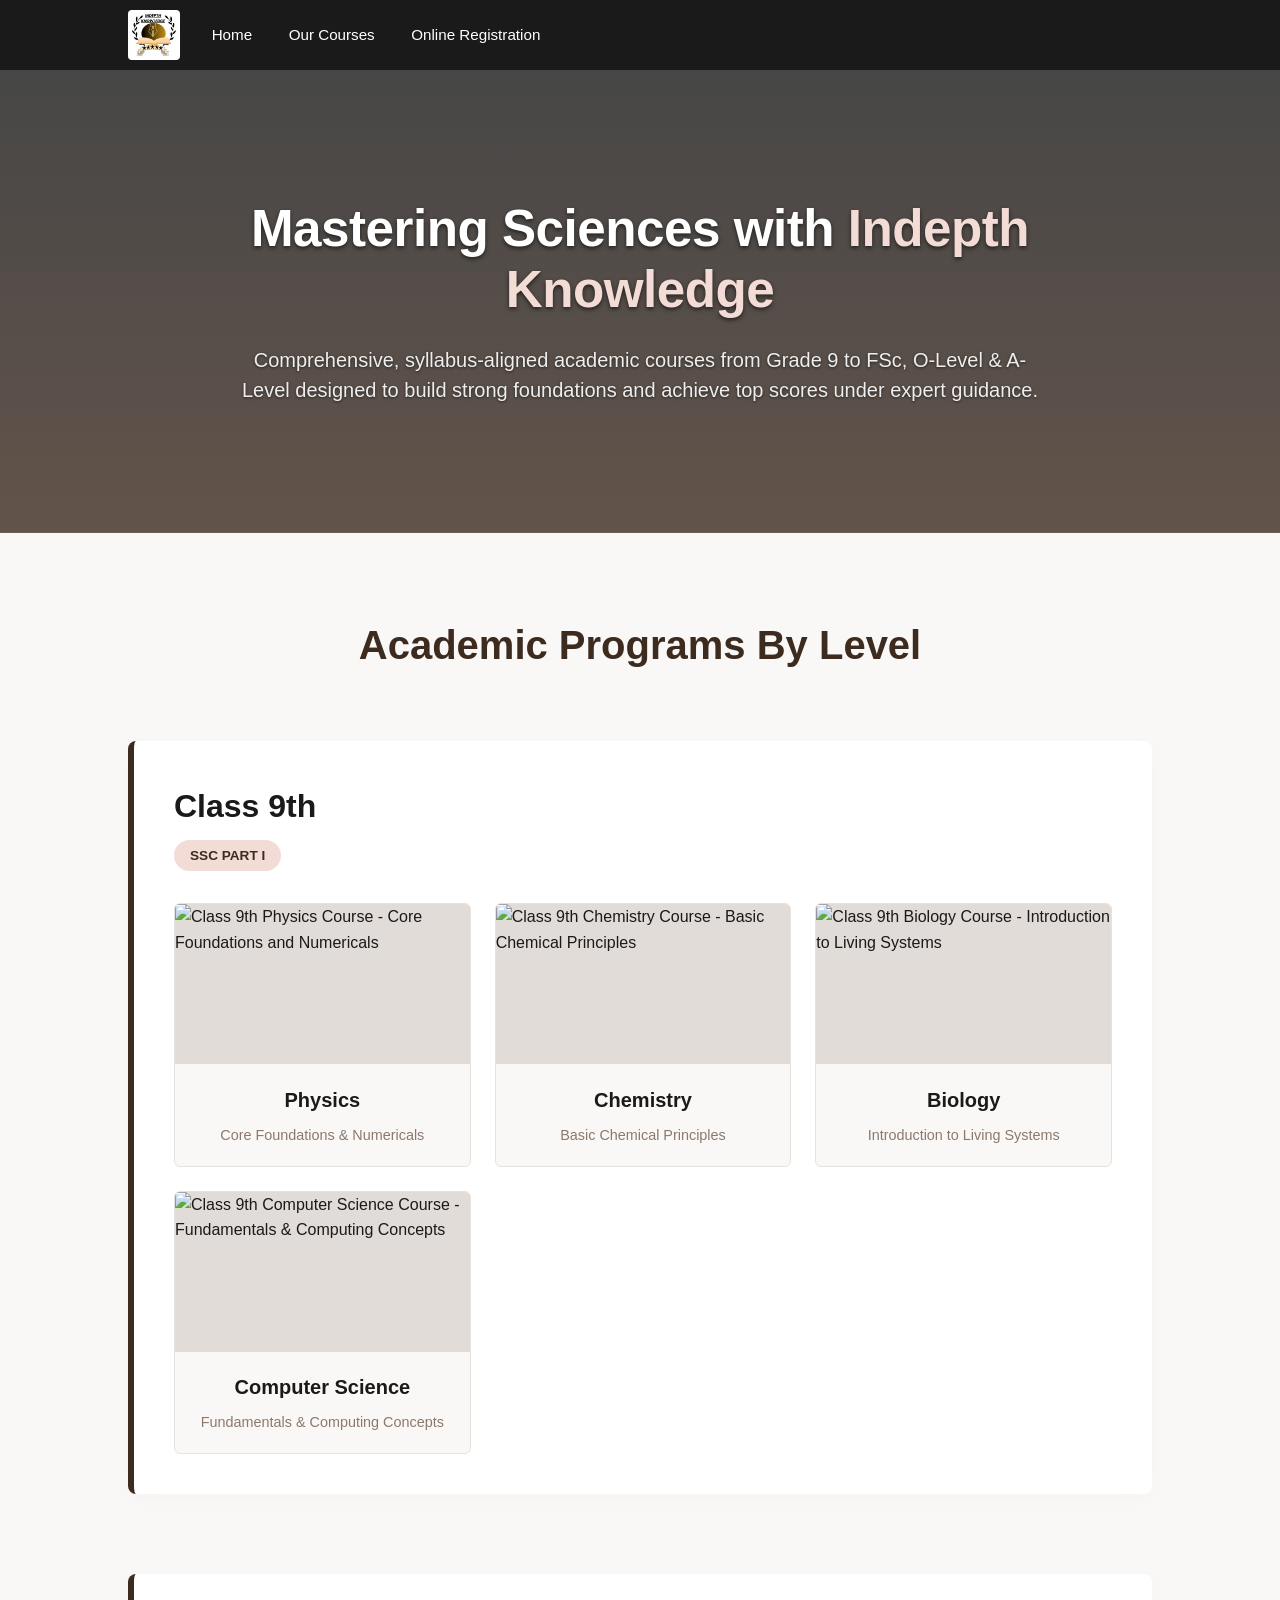
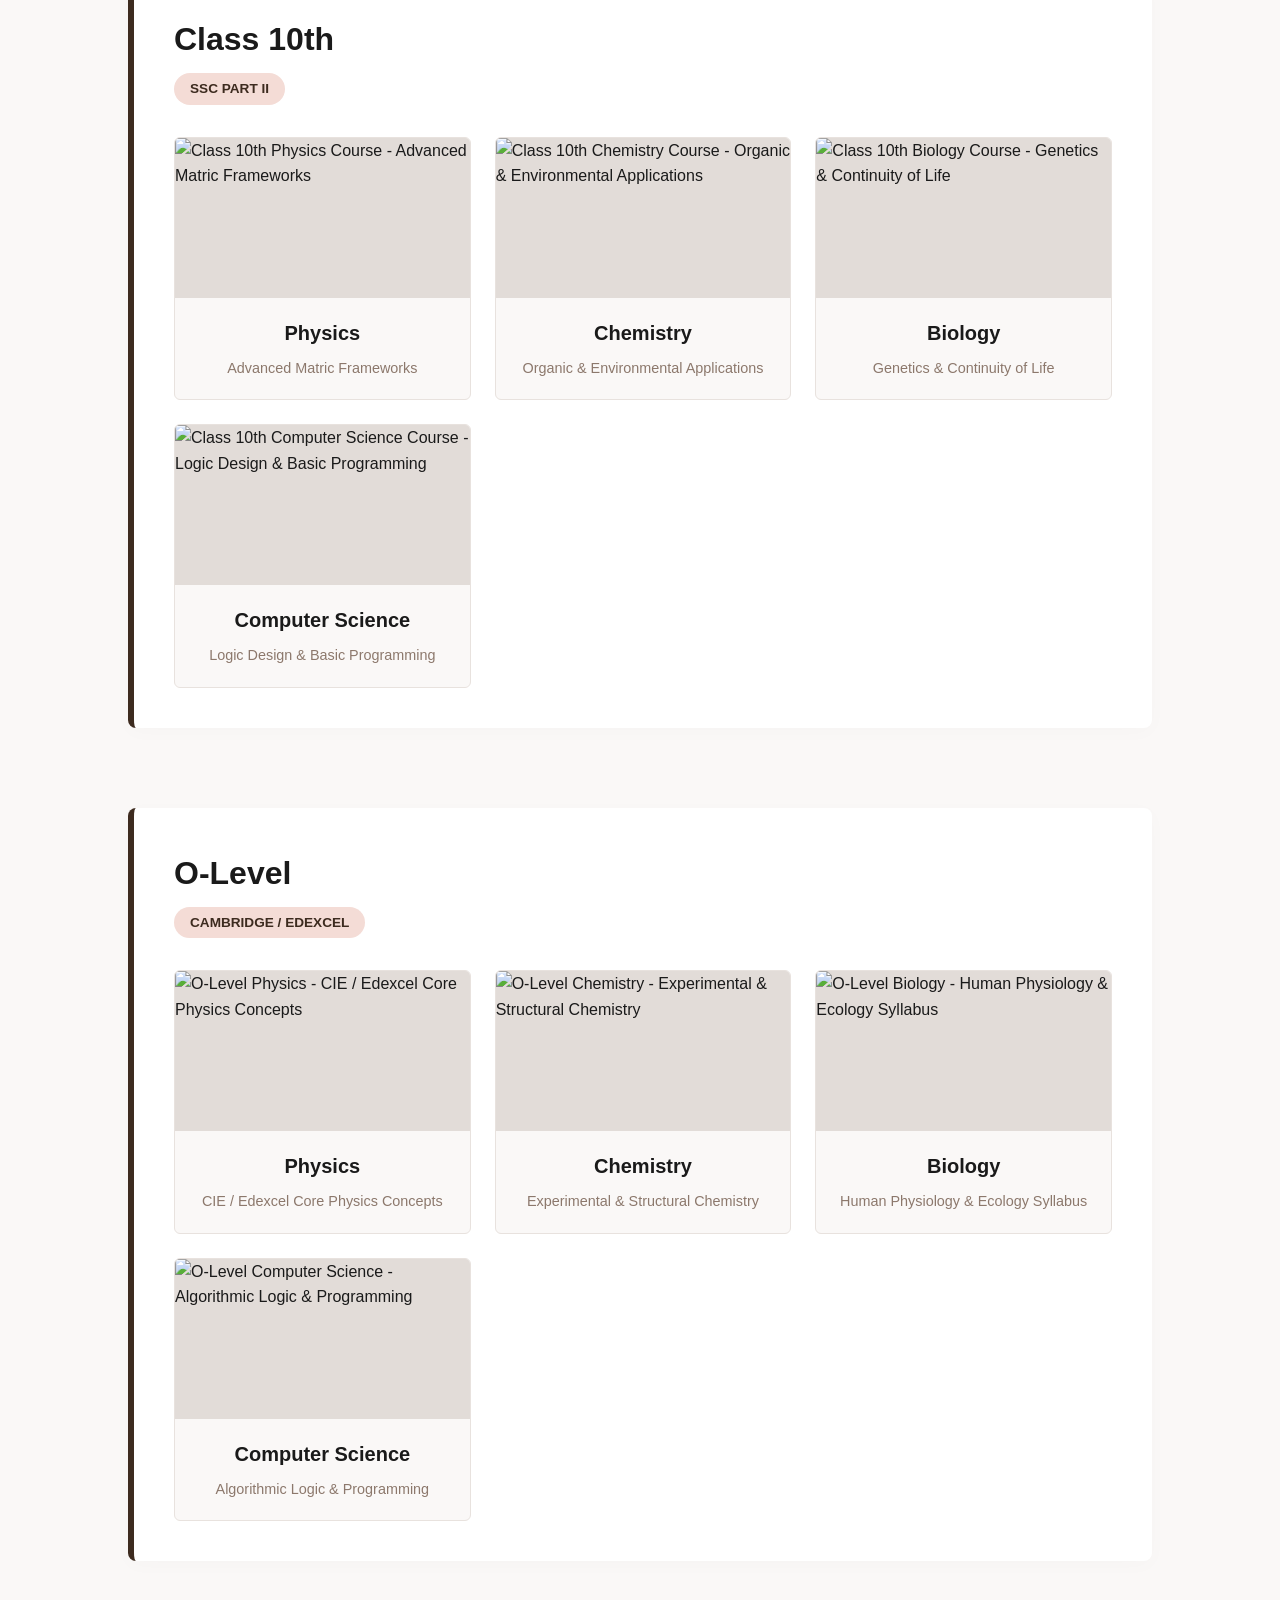
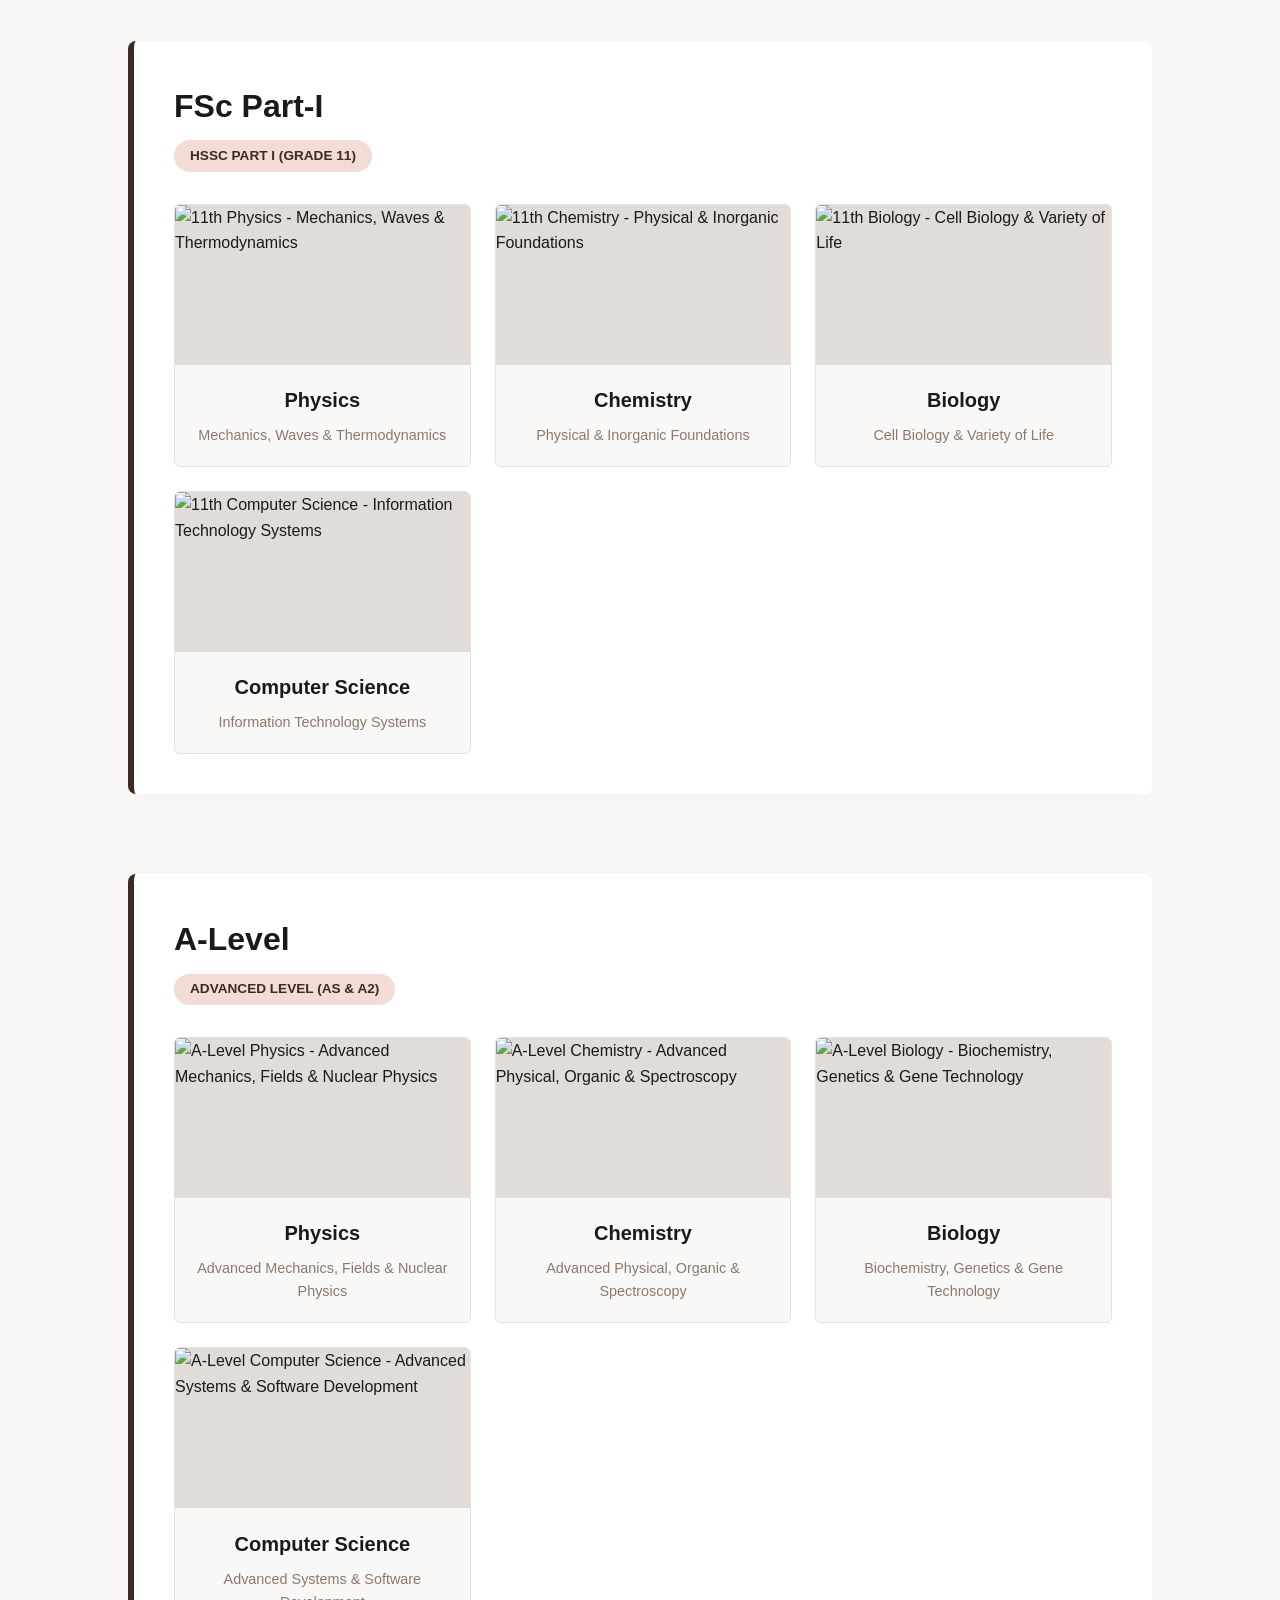
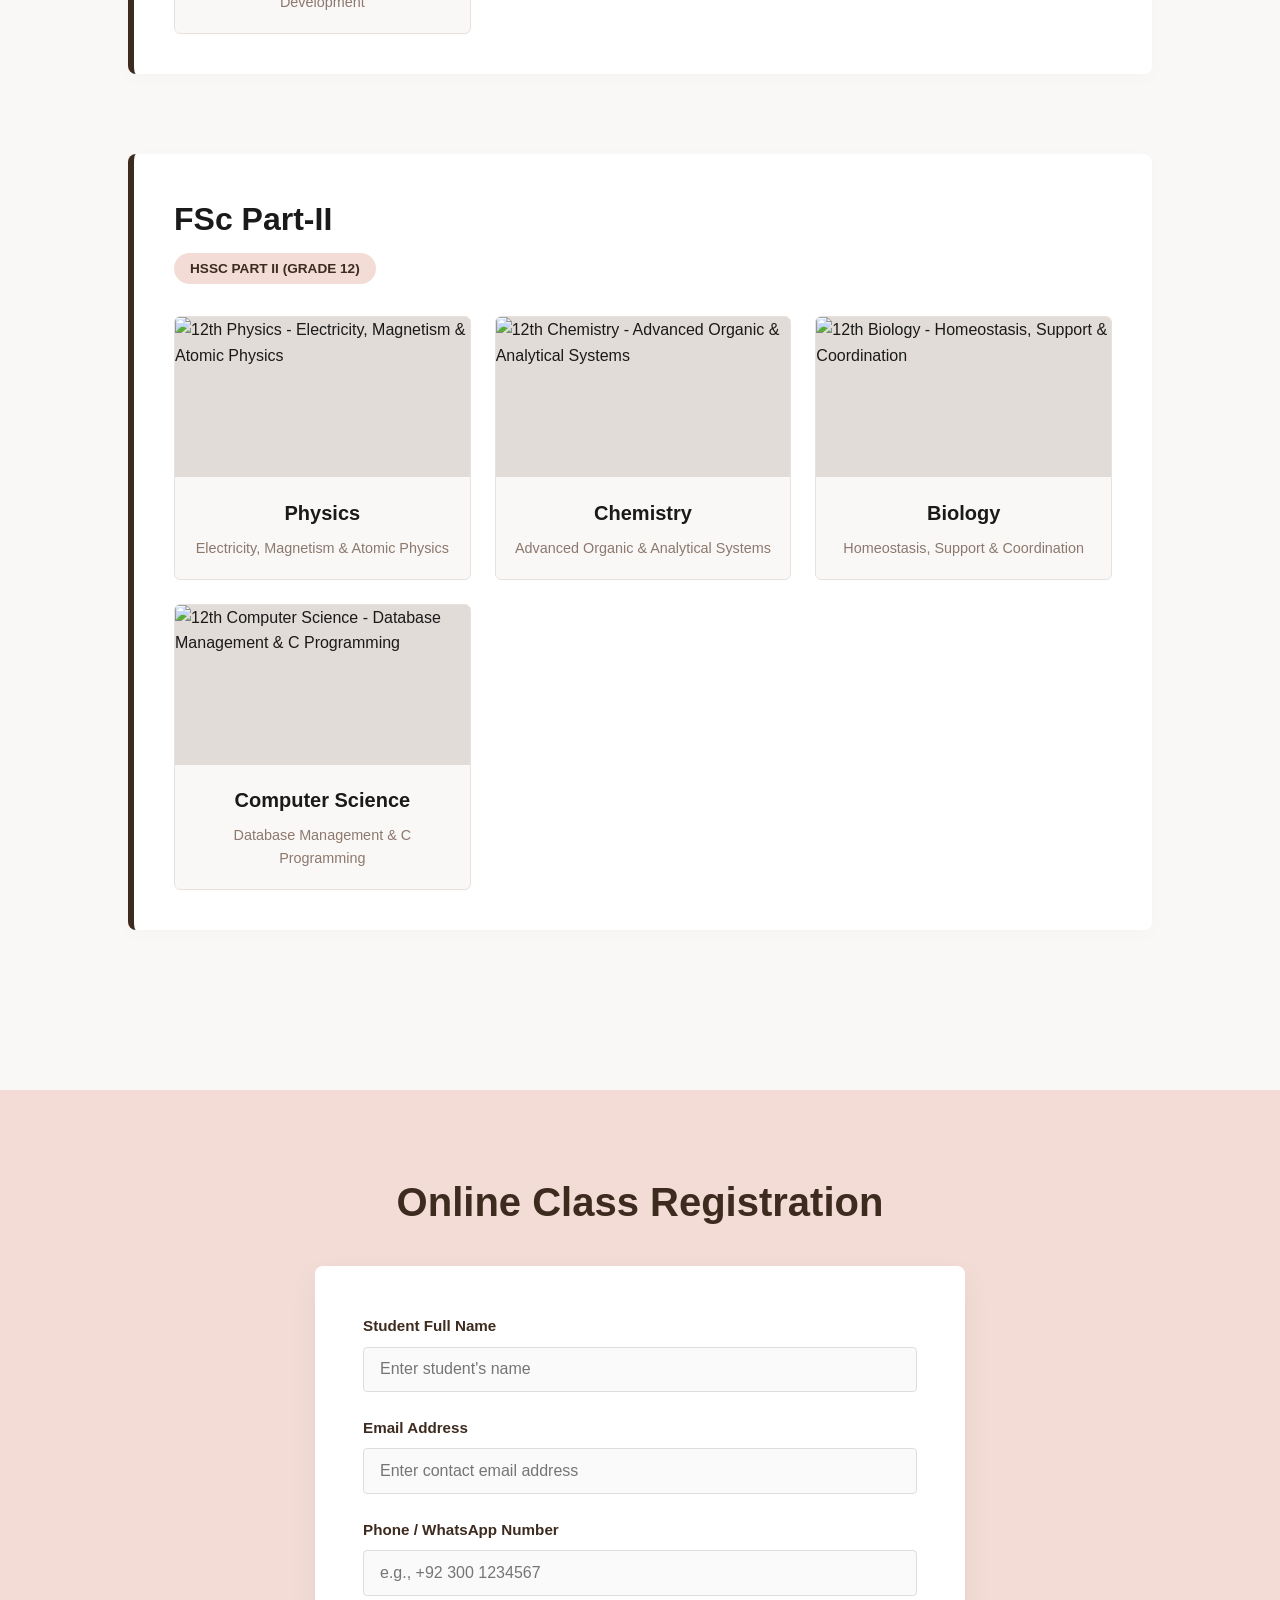
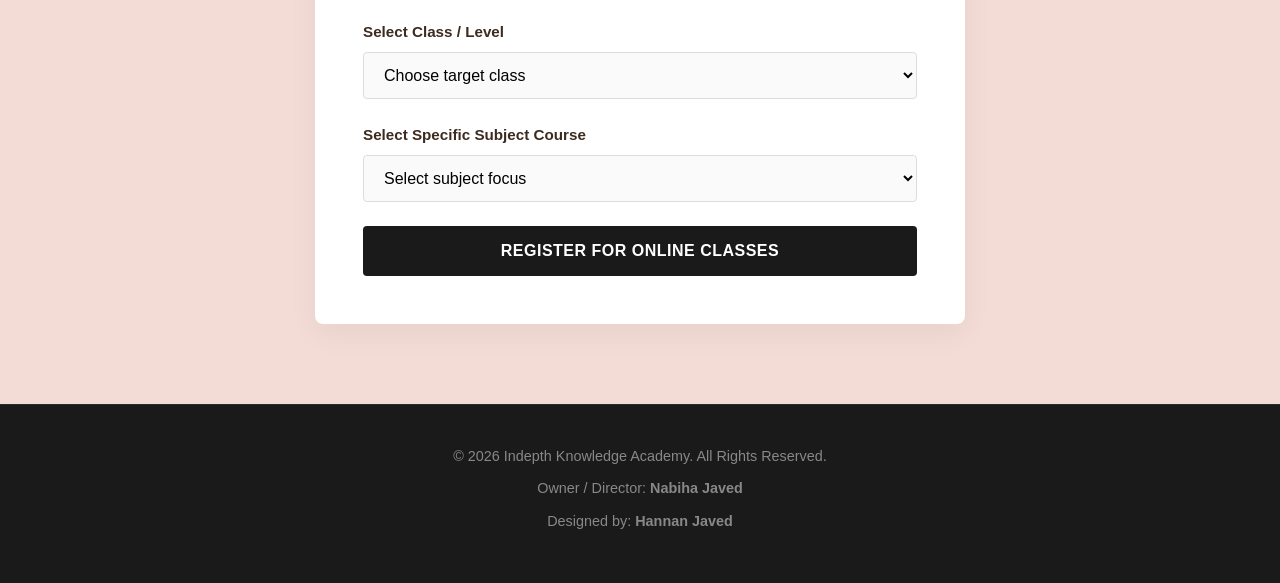
==== index.html @ d08467b9 "Update index.html" ====
<!DOCTYPE html>
<html lang="en">


    
<head>

    <meta name="google-site-verification" content="olIi0YYb6KyYKxqacEdqMsvg9S6M71KrC2X16PNwboU" />  
    <meta charset="UTF-8">
    <meta name="viewport" content="width=device-width, initial-scale=1.0">
    <meta name="robots" content="index, follow">
    <meta name="author" content="Nabiha Javed">
    
    <!-- Optimized Title & Meta Description for Google Search -->
    <title>Indepth Knowledge Academy | Matric, FSc, O & A Level Science Classes</title>
    <meta name="description" content="Master Physics, Chemistry, Biology, and Computer Science at Indepth Knowledge Academy under Director Nabiha Javed. Syllabus-aligned coaching for SSC, HSSC, O-Level, and A-Level students.">
    <meta name="keywords" content="Indepth Knowledge Academy, Class 9th Physics, Class 10th Chemistry, FSc Biology, O Level Computer Science, A Level Physics, Online Science Coaching">

    <!-- Social Media & WhatsApp Link Sharing Preview (Open Graph) -->
    <meta property="og:type" content="website">
    <meta property="og:url" content="https://indepth-knowledge-academy.vercel.app/">
    <meta property="og:title" content="Indepth Knowledge Academy | Science Coaching">
    <meta property="og:description" content="Comprehensive academic preparation for Grade 9 to FSc, O-Level & A-Level under expert guidance.">
    <meta property="og:image" content="your-backgroun.jpg">

    <link rel="canonical" href="https://indepth-knowledge-academy.vercel.app/">
        
    <!-- Browser Tab Icon (Favicon) -->
    <link class="favicon" rel="icon" type="image/png" href="your-backgroun.jpg">

    <!-- Schema Markup for Search Engine Crawlers -->
    <script type="application/ld+json">
    {
      "@context": "https://schema.org",
      "@type": "EducationalOrganization",
      "name": "Indepth Knowledge Academy",
      "url": "https://nabihajaved301-cmyk.github.io/Indepth-knowleg-Academy/",
      "founder": {
        "@type": "Person",
        "name": "Nabiha Javed"
      }
    }
    </script>

    <style>
        /* Modern Reset & Base Styles */
        * {
            margin: 0;
            padding: 0;
            box-sizing: border-box;
            font-family: 'Segoe UI', Tahoma, Geneva, Verdana, sans-serif;
        }
        :root {
            --primary-black: #1a1a1a;
            --deep-brown: #3d2b1f;
            --warm-tan: #8c786c;
            --soft-pink: #f4dcd6;
            --accent-pink: #e0b0a8;
            --pure-white: #ffffff;
            --light-bg: #faf8f7;
        }
        html {
            scroll-behavior: smooth;
        }
        body {
            background-color: var(--light-bg);
            color: var(--primary-black);
            line-height: 1.6;
        }
        /* Navigation Header */
        header {
            background-color: var(--primary-black);
            padding: 10px 10%;
            display: flex;
            justify-content: space-between;
            align-items: center;
            position: sticky;
            top: 0;
            z-index: 1000;
        }
        .logo {
            display: flex;
            align-items: center;
        }
        .logo img {
            height: 50px;
            width: auto;
            display: block;
            object-fit: contain;
            border-radius: 4px;
        }
        nav a {
            color: var(--pure-white);
            text-decoration: none;
            margin-left: 2rem;
            font-size: 0.95rem;
            font-weight: 500;
            transition: color 0.3s;
        }
        nav a:hover {
            color: var(--soft-pink);
        }
        /* Modern Hero Section */
        .hero {
            background: linear-gradient(rgba(26, 26, 26, 0.8), rgba(61, 43, 31, 0.8)), 
                        url('https://images.unsplash.com/photo-1524995997946-a1c2e315a42f?auto=format&fit=crop&w=1600&q=80');
            background-size: cover;
            background-position: center;
            color: var(--pure-white);
            padding: 8rem 10%;
            display: flex;
            flex-direction: column;
            align-items: center;
            justify-content: center;
            text-align: center;
            min-height: 450px;
        }
        .hero-content {
            max-width: 800px;
            margin: 0 auto;
        }
        .hero h1 {
            font-size: 3.2rem;
            margin-bottom: 1.5rem;
            font-weight: 600;
            letter-spacing: -0.5px;
            line-height: 1.2;
            text-shadow: 0 2px 4px rgba(0, 0, 0, 0.6);
        }
        .hero h1 span {
            color: var(--soft-pink);
        }
        .hero p {
            font-size: 1.25rem;
            color: #eeeeee;
            margin-bottom: 0;
            text-shadow: 0 1px 3px rgba(0, 0, 0, 0.6);
            line-height: 1.5;
        }
        /* Main Section Styling */
        .academic-section {
            padding: 5rem 10%;
        }
        .main-title {
            text-align: center;
            font-size: 2.5rem;
            color: var(--deep-brown);
            margin-bottom: 4rem;
        }
        /* Class Row Setup */
        .class-row {
            margin-bottom: 5rem;
            background-color: var(--pure-white);
            padding: 2.5rem;
            border-radius: 8px;
            box-shadow: 0 4px 20px rgba(0,0,0,0.02);
            border-left: 6px solid var(--deep-brown);
        }
        .class-heading {
            font-size: 2rem;
            color: var(--primary-black);
            margin-bottom: 0.5rem;
        }
        .class-badge {
            display: inline-block;
            background-color: var(--soft-pink);
            color: var(--deep-brown);
            padding: 0.3rem 1rem;
            font-size: 0.85rem;
            font-weight: 600;
            border-radius: 20px;
            margin-bottom: 2rem;
            text-transform: uppercase;
        }
        /* Subject Grid Column Framework */
        .subject-grid {
            display: grid;
            grid-template-columns: repeat(auto-fit, minmax(220px, 1fr));
            gap: 1.5rem;
        }
        /* Subject Individual Column/Card */
        .subject-column {
            background: var(--light-bg);
            border: 1px solid #e8e2de;
            border-radius: 6px;
            overflow: hidden;
            display: flex;
            flex-direction: column;
            transition: transform 0.3s, box-shadow 0.3s;
        }
        .subject-column:hover {
            transform: translateY(-5px);
            box-shadow: 0 5px 15px rgba(61, 43, 31, 0.1);
        }
        /* Image Container inside Subject Column */
        .subject-image-container {
            width: 100%;
            height: 160px;
            background-color: #e2dcd8;
            overflow: hidden;
            position: relative;
        }
        .subject-image-container img {
            width: 100%;
            height: 100%;
            object-fit: cover;
            display: block;
        }
        /* Subject Details */
        .subject-details {
            padding: 1.2rem;
            text-align: center;
            flex-grow: 1;
            display: flex;
            flex-direction: column;
            justify-content: center;
        }
        .subject-details h4 {
            font-size: 1.25rem;
            color: var(--primary-black);
            margin-bottom: 0.5rem;
        }
        .subject-details p {
            font-size: 0.9rem;
            color: var(--warm-tan);
        }
        /* Registration & Teacher Portal Forms */
        .registration-section, .teacher-section {
            background-color: var(--soft-pink);
            padding: 5rem 10%;
        }
        .teacher-section {
            background-color: #f0eae5;
            border-top: 2px dashed var(--warm-tan);
        }
        .form-container {
            max-width: 650px;
            margin: 0 auto;
            background: var(--pure-white);
            padding: 3rem;
            border-radius: 8px;
            box-shadow: 0 10px 30px rgba(0,0,0,0.05);
        }
        .form-group {
            margin-bottom: 1.5rem;
        }
        .form-group label {
            display: block;
            font-weight: 600;
            margin-bottom: 0.5rem;
            color: var(--deep-brown);
            font-size: 0.95rem;
        }
        .form-group input, 
        .form-group select {
            width: 100%;
            padding: 0.8rem 1rem;
            border: 1px solid #dddddd;
            border-radius: 4px;
            font-size: 1rem;
            background-color: #fafafa;
            transition: border-color 0.3s, background-color 0.3s;
        }
        .form-group input:focus, 
        .form-group select:focus {
            outline: none;
            border-color: var(--accent-pink);
            background-color: var(--pure-white);
        }
        .form-group input[type="file"] {
            padding: 0.6rem;
            background-color: #fff;
            cursor: pointer;
        }
        .form-group .file-help-text {
            display: block;
            font-size: 0.8rem;
            color: #777777;
            margin-top: 0.3rem;
        }
        .submit-btn {
            width: 100%;
            background-color: var(--primary-black);
            color: var(--pure-white);
            border: none;
            padding: 1rem;
            font-size: 1rem;
            font-weight: 600;
            border-radius: 4px;
            cursor: pointer;
            transition: background-color 0.3s;
            text-transform: uppercase;
            letter-spacing: 0.5px;
        }
        .submit-btn:hover {
            background-color: var(--deep-brown);
        }
        /* Notes Table Container */
        .notes-table-container {
            margin-top: 2.5rem;
            background: var(--pure-white);
            padding: 2rem;
            border-radius: 8px;
            box-shadow: 0 4px 15px rgba(0,0,0,0.05);
        }
        .notes-table-container h3 {
            color: var(--deep-brown);
            margin-bottom: 1.5rem;
            font-size: 1.4rem;
            border-bottom: 2px solid var(--soft-pink);
            padding-bottom: 0.5rem;
        }
        .table-responsive {
            width: 100%;
            overflow-x: auto;
            -webkit-overflow-scrolling: touch;
        }
        .notes-table {
            width: 100%;
            border-collapse: collapse;
            text-align: left;
            min-width: 500px;
        }
        .notes-table th, .notes-table td {
            padding: 1rem;
            border-bottom: 1px solid #eeeeee;
        }
        .notes-table th {
            background-color: var(--primary-black);
            color: var(--pure-white);
            font-size: 0.9rem;
            text-transform: uppercase;
        }
        .notes-table tr:hover {
            background-color: #fafafa;
        }
        .download-btn {
            background-color: var(--accent-pink);
            color: var(--deep-brown);
            padding: 0.4rem 0.8rem;
            border-radius: 4px;
            text-decoration: none;
            font-weight: bold;
            font-size: 0.85rem;
            transition: background-color 0.2s;
            display: inline-block;
        }
        .download-btn:hover {
            background-color: var(--warm-tan);
            color: var(--pure-white);
        }
        /* Footer */
        footer {
            background-color: var(--primary-black);
            color: #888888;
            padding: 2.5rem 10%;
            text-align: center;
            font-size: 0.9rem;
            border-top: 1px solid #2a2a2a;
        }
        footer p {
            margin-bottom: 0.6rem;
        }
        footer .credits-container {
            margin-top: 1rem;
            padding-top: 1rem;
            border-top: 1px solid #252525;
            display: flex;
            flex-direction: column;
            align-items: center;
            gap: 0.5rem;
        }
        footer .credit-tag {
            font-size: 0.85rem;
            letter-spacing: 1px;
            text-transform: uppercase;
            color: #aaaaaa;
        }
        footer .credit-tag span {
            color: var(--accent-pink);
            font-weight: 600;
        }
        /* Responsive CSS */
        @media (max-width: 992px) {
            .hero {
                padding: 6rem 5%;
                min-height: 400px;
            }
            .hero h1 {
                font-size: 2.5rem;
            }
        }
        @media (max-width: 768px) {
            header {
                flex-direction: column;
                gap: 1rem;
                padding: 15px 5%;
            }
            nav {
                display: flex;
                flex-wrap: wrap;
                justify-content: center;
                gap: 1rem;
            }
            nav a {
                margin: 0;
            }
            .hero h1 {
                font-size: 2.2rem;
            }
            .class-row {
                padding: 1.5rem;
            }
            .form-container {
                padding: 2rem 1.5rem;
            }
            .notes-table th, .notes-table td {
                padding: 0.8rem 0.5rem;
                font-size: 0.85rem;
            }
        }
    </style>

</head>

<body>
    <script src="form.js"></script>
    <!-- Header Navigation -->
    <header>
        <div class="logo">
            <!-- Online logo placeholder that works out of the box -->
            <img src="your-backgroun.jpg"
        </div>
        <nav>
            <a href="#home">Home</a>
            <a href="#courses">Our Courses</a>
            <!-- <a href="#portal">Upload Notes</a> -->
            <a href="#register">Online Registration</a>
        </nav>
    </header>

    <main id="home">

    <!-- Clean Education-themed Hero Section -->
    <section class="hero" id="home">
        <div class="hero-content">
            <h1>Mastering Sciences with <span>Indepth Knowledge</span></h1>
            <p>Comprehensive, syllabus-aligned academic courses from Grade 9 to FSc, O-Level & A-Level designed to build strong foundations and achieve top scores under expert guidance.</p>
        </div>
    </section>

    <!-- All Academic Levels Section -->
    <section class="academic-section" id="courses">
        <h2 class="main-title">Academic Programs By Level</h2>

        <!-- ================= CLASS 9TH ROW ================= -->
        <div class="class-row">
            <h3 class="class-heading">Class 9th</h3>
            <span class="class-badge">SSC Part I</span>
            <div class="subject-grid">
                <div class="subject-column">
                    <div class="subject-image-container">
                        <img src="https://images.unsplash.com/photo-1507668077129-56e32842fceb?auto=format&fit=crop&w=400&q=80" 
                        alt="Class 9th Physics Course - Core Foundations and Numericals" loading="lazy">
                    </div>
                    <div class="subject-details">
                        <h4>Physics</h4>
                        <p>Core Foundations & Numericals</p>
                    </div>
                </div>

                <div class="subject-column">
                    <div class="subject-image-container">
                        <img src="https://images.unsplash.com/photo-1617155093730-a8bf47be792d?auto=format&fit=crop&w=400&q=80" 
                        alt="Class 9th Chemistry Course - Basic Chemical Principles" loading="lazy">
                    </div>
                    <div class="subject-details">
                        <h4>Chemistry</h4>
                        <p>Basic Chemical Principles</p>
                    </div>
                </div>

                <div class="subject-column">
                    <div class="subject-image-container">
                        <img src="https://images.unsplash.com/photo-1447752875215-b2761acb3c5d?auto=format&fit=crop&w=400&q=80" alt="Class 9th Biology Course - Introduction to Living Systems" loading="lazy">
                    </div>
                    <div class="subject-details">
                        <h4>Biology</h4>
                        <p>Introduction to Living Systems</p>
                    </div>
                </div>

                <div class="subject-column">
                    <div class="subject-image-container">
                        <img src="https://images.unsplash.com/photo-1517694712202-14dd9538aa97?auto=format&fit=crop&w=400&q=80"
                         alt="Class 9th Computer Science Course - Fundamentals & Computing Concepts" loading="lazy">
                    </div>
                    <div class="subject-details">
                        <h4>Computer Science</h4>
                        <p>Fundamentals & Computing Concepts</p>
                    </div>
                </div>
            </div>
        </div>

        <!-- ================= CLASS 10TH ROW ================= -->
        <div class="class-row">
            <h3 class="class-heading">Class 10th</h3>
            <span class="class-badge">SSC Part II</span>
            <div class="subject-grid">
                <div class="subject-column">
                    <div class="subject-image-container">
                        <img src="https://images.unsplash.com/photo-1614064641938-3bbee52942c7?auto=format&fit=crop&w=400&q=80" 
                        alt="Class 10th Physics Course - Advanced Matric Frameworks" loading="lazy">
                    </div>
                    <div class="subject-details">
                        <h4>Physics</h4>
                        <p>Advanced Matric Frameworks</p>
                    </div>
                </div>

                <div class="subject-column">
                    <div class="subject-image-container">
                        <img src="https://images.unsplash.com/photo-1603126857599-f6e157fa2fe6?auto=format&fit=crop&w=400&q=80" 
                        alt="Class 10th Chemistry Course - Organic & Environmental Applications" loading="lazy">
                    </div>
                    <div class="subject-details">
                        <h4>Chemistry</h4>
                        <p>Organic & Environmental Applications</p>
                    </div>
                </div>

                <div class="subject-column">
                    <div class="subject-image-container">
                        <img src="https://images.unsplash.com/photo-1516321318423-f06f85e504b3?auto=format&fit=crop&w=400&q=80" 
                        alt="Class 10th Biology Course - Genetics & Continuity of Life" loading="lazy">
                    </div>
                    <div class="subject-details">
                        <h4>Biology</h4>
                        <p>Genetics & Continuity of Life</p>
                    </div>
                </div>

                <div class="subject-column">
                    <div class="subject-image-container">
                        <img src="https://images.unsplash.com/photo-1555066931-4365d14bab8c?auto=format&fit=crop&w=400&q=80" 
                        alt="Class 10th Computer Science Course - Logic Design & Basic Programming" loading="lazy">
                    </div>
                    <div class="subject-details">
                        <h4>Computer Science</h4>
                        <p>Logic Design & Basic Programming</p>
                    </div>
                </div>
            </div>
        </div>

        <!-- ================= O LEVEL ROW ================= -->
        <div class="class-row">
            <h3 class="class-heading">O-Level</h3>
            <span class="class-badge">Cambridge / Edexcel</span>
            <div class="subject-grid">
                <div class="subject-column">
                    <div class="subject-image-container">
                        <img src="https://images.unsplash.com/photo-1451187580459-43490279c0fa?auto=format&fit=crop&w=400&q=80" 
                        alt="O-Level Physics - CIE / Edexcel Core Physics Concepts" loading="lazy">
                    </div>
                    <div class="subject-details">
                        <h4>Physics</h4>
                        <p>CIE / Edexcel Core Physics Concepts</p>
                    </div>
                </div>

                <div class="subject-column">
                    <div class="subject-image-container">
                        <img src="https://images.unsplash.com/photo-1461360370896-922624d12aa1?auto=format&fit=crop&w=400&q=80" 
                        alt="O-Level Chemistry - Experimental & Structural Chemistry" loading="lazy">
                    </div>
                    <div class="subject-details">
                        <h4>Chemistry</h4>
                        <p>Experimental & Structural Chemistry</p>
                    </div>
                </div>

                <div class="subject-column">
                    <div class="subject-image-container">
                        <img src="https://images.unsplash.com/photo-1559827291-72ee739d0d9a?auto=format&fit=crop&w=400&q=80" 
                        alt="O-Level Biology - Human Physiology & Ecology Syllabus" loading="lazy">
                    </div>
                    <div class="subject-details">
                        <h4>Biology</h4>
                        <p>Human Physiology & Ecology Syllabus</p>
                    </div>
                </div>

                <div class="subject-column">
                    <div class="subject-image-container">
                        <img src="https://images.unsplash.com/photo-1542831371-29b0f74f9713?auto=format&fit=crop&w=400&q=80" 
                        alt="O-Level Computer Science - Algorithmic Logic & Programming" loading="lazy">
                    </div>
                    <div class="subject-details">
                        <h4>Computer Science</h4>
                        <p>Algorithmic Logic & Programming</p>
                    </div>
                </div>
            </div>
        </div>

        <!-- ================= FSC PART 1 (11th) ROW ================= -->
        <div class="class-row">
            <h3 class="class-heading">FSc Part-I</h3>
            <span class="class-badge">HSSC Part I (Grade 11)</span>
            <div class="subject-grid">
                <div class="subject-column">
                    <div class="subject-image-container">
                        <img src="https://images.unsplash.com/photo-1635070041078-e363dbe005cb?auto=format&fit=crop&w=400&q=80" 
                        alt="11th Physics - Mechanics, Waves & Thermodynamics" loading="lazy">
                    </div>
                    <div class="subject-details">
                        <h4>Physics</h4>
                        <p>Mechanics, Waves & Thermodynamics</p>
                    </div>
                </div>

                <div class="subject-column">
                    <div class="subject-image-container">
                        <img src="https://images.unsplash.com/photo-1603126857599-f6e157fa2fe6?auto=format&fit=crop&w=400&q=80" 
                        alt="11th Chemistry - Physical & Inorganic Foundations" loading="lazy">
                    </div>
                    <div class="subject-details">
                        <h4>Chemistry</h4>
                        <p>Physical & Inorganic Foundations</p>
                    </div>
                </div>

                <div class="subject-column">
                    <div class="subject-image-container">
                        <img src="https://images.unsplash.com/photo-1447752875215-b2761acb3c5d?auto=format&fit=crop&w=400&q=80" 
                        alt="11th Biology - Cell Biology & Variety of Life" loading="lazy">
                    </div>
                    <div class="subject-details">
                        <h4>Biology</h4>
                        <p>Cell Biology & Variety of Life</p>
                    </div>
                </div>

                <div class="subject-column">
                    <div class="subject-image-container">
                        <img src="https://images.unsplash.com/photo-1600132806370-bf17e65e942f?auto=format&fit=crop&w=400&q=80" 
                        alt="11th Computer Science - Information Technology Systems" loading="lazy">

                    </div>
                    <div class="subject-details">
                        <h4>Computer Science</h4>
                        <p>Information Technology Systems</p>
                    </div>
                </div>
            </div>
        </div>

        <!-- ================= A LEVEL ROW ================= -->
        <div class="class-row">
            <h3 class="class-heading">A-Level</h3>
            <span class="class-badge">Advanced Level (AS & A2)</span>
            <div class="subject-grid">
                <div class="subject-column">
                    <div class="subject-image-container">
                        <img src="https://images.unsplash.com/photo-1607988795691-3d0147b43231?auto=format&fit=crop&w=400&q=80" 
                        alt="A-Level Physics - Advanced Mechanics, Fields & Nuclear Physics" loading="lazy">
                    </div>
                    <div class="subject-details">
                        <h4>Physics</h4>
                        <p>Advanced Mechanics, Fields & Nuclear Physics</p>
                    </div>
                </div>

                <div class="subject-column">
                    <div class="subject-image-container">
                        <img src="https://images.unsplash.com/photo-1544383835-bda2bc66a55d?auto=format&fit=crop&w=400&q=80" 
                        alt="A-Level Chemistry - Advanced Physical, Organic & Spectroscopy" loading="lazy">
                    </div>
                    <div class="subject-details">
                        <h4>Chemistry</h4>
                        <p>Advanced Physical, Organic & Spectroscopy</p>
                    </div>
                </div>

                <div class="subject-column">
                    <div class="subject-image-container">
                        <img src="https://images.unsplash.com/photo-1576086213369-97a306d36557?auto=format&fit=crop&w=400&q=80" 
                        alt="A-Level Biology - Biochemistry, Genetics & Gene Technology" loading="lazy">
                    </div>
                    <div class="subject-details">
                        <h4>Biology</h4>
                        <p>Biochemistry, Genetics & Gene Technology</p>
                    </div>
                </div>

                <div class="subject-column">
                    <div class="subject-image-container">
                        <img src="https://images.unsplash.com/photo-1526374965328-7f61d4dc18c5?auto=format&fit=crop&w=400&q=80" 
                        alt="A-Level Computer Science - Advanced Systems & Software Development" loading="lazy">
                    </div>
                    <div class="subject-details">
                        <h4>Computer Science</h4>
                        <p>Advanced Systems & Software Development</p>
                    </div>
                </div>
            </div>
        </div>

        <!-- ================= FSC PART 2 (12th) ROW ================= -->
        <div class="class-row">
            <h3 class="class-heading">FSc Part-II</h3>
            <span class="class-badge">HSSC Part II (Grade 12)</span>
            <div class="subject-grid">
                <div class="subject-column">
                    <div class="subject-image-container">
                        <img src="https://images.unsplash.com/photo-1506784983877-45594efa4cbe?auto=format&fit=crop&w=400&q=80" 
                        alt="12th Physics - Electricity, Magnetism & Atomic Physics" loading="lazy">
                    </div>
                    <div class="subject-details">
                        <h4>Physics</h4>
                        <p>Electricity, Magnetism & Atomic Physics</p>
                    </div>
                </div>

                <div class="subject-column">
                    <div class="subject-image-container">
                        <img src="https://images.unsplash.com/photo-1617155093730-a8bf47be792d?auto=format&fit=crop&w=400&q=80" 
                        alt="12th Chemistry - Advanced Organic & Analytical Systems" loading="lazy">
                    </div>
                    <div class="subject-details">
                        <h4>Chemistry</h4>
                        <p>Advanced Organic & Analytical Systems</p>
                    </div>
                </div>

                <div class="subject-column">
                    <div class="subject-image-container">
                        <img src="https://images.unsplash.com/photo-1501854140801-50d01698950b?auto=format&fit=crop&w=400&q=80" 
                        alt="12th Biology - Homeostasis, Support & Coordination" loading="lazy">
                    </div>
                    <div class="subject-details">
                        <h4>Biology</h4>
                        <p>Homeostasis, Support & Coordination</p>
                    </div>
                </div>

                <div class="subject-column">
                    <div class="subject-image-container">
                        <img src="https://images.unsplash.com/photo-1531297484001-80022131f5a1?auto=format&fit=crop&w=400&q=80" 
                        alt="12th Computer Science - Database Management & C Programming" loading="lazy">
                    </div>
                    <div class="subject-details">
                        <h4>Computer Science</h4>
                        <p>Database Management & C Programming</p>
                    </div>
                </div>
            </div>
        </div>
    </section>

    <!-- ================= TEACHER / ADMIN PORTAL SECTION ================= -->
    <!-- <section class="teacher-section" id="portal">
        <h2 class="main-title" style="margin-bottom: 2rem;">Teacher Portal — Upload Study Notes</h2>
        <div class="form-container">
            <form id="uploadNotesForm" onsubmit="addUploadedNote(event)">
                <div class="form-group">
                    <label for="notes-title">Notes Topic / Chapter Name</label>
                    <input type="text" id="notes-title" placeholder="e.g., Plasma Membrane structure, Cell Transport" required>
                </div>

                <div class="form-group">
                    <label for="notes-grade">Target Class / Level</label>
                    <select id="notes-grade" required>
                        <option value="" disabled selected>Select Level</option>
                        <option value="Class 9th">Class 9th (SSC-I)</option>
                        <option value="Class 10th">Class 10th (SSC-II)</option>
                        <option value="O-Level">O-Level (CIE / Edexcel)</option>
                        <option value="FSc Part-I">FSc Part-I (Grade 11)</option>
                        <option value="A-Level">A-Level (AS & A2)</option>
                        <option value="FSc Part-II">FSc Part-II (Grade 12)</option>
                    </select>
                </div>

                <div class="form-group">
                    <label for="notes-subject">Subject</label>
                    <select id="notes-subject" required>
                        <option value="" disabled selected>Select Subject</option>
                        <option value="Physics">Physics</option>
                        <option value="Chemistry">Chemistry</option>
                        <option value="Biology">Biology</option>
                        <option value="Computer Science">Computer Science</option>
                    </select>
                </div>

                <div class="form-group">
                    <label for="teacher-file">Choose Notes File</label>
                    <input type="file" id="teacher-file" accept=".pdf,.doc,.docx,.jpg,.jpeg,.png" required>
                    <span class="file-help-text">Upload .docx, .pdf, or image file notes.</span>
                </div>

                <button type="submit" class="submit-btn">Publish Notes on Website</button>
            </form>

            <div class="notes-table-container">
                <h3>Download Study Resources</h3>
                <div class="table-responsive">
                    <table class="notes-table">
                        <thead>
                            <tr>
                                <th>Class</th>
                                <th>Subject</th>
                                <th>Topic</th>
                                <th>Action</th>
                            </tr>
                        </thead>
                        <tbody id="notes-list-body">
                            Default placeholder notes
                            <tr>
                                <td>Class 9th</td>
                                <td>Biology</td>
                                <td>Cell Membrane & Cell Theory Notes</td>
                                <td><a href="#" class="download-btn" onclick="alert('Downloading sample file...')">Download Docx</a></td>
                            </tr>
                            <tr>
                                <td>FSc Part-I</td>
                                <td>Chemistry</td>
                                <td>Chemical Shift and Spectroscopy Basics</td>
                                <td><a href="#" class="download-btn" onclick="alert('Downloading sample file...')">Download PDF</a></td>
                            </tr>
                        </tbody>
                    </table>
                </div>
            </div>
        </div>
    </section>

    <!-- Online Class Registration Section -->
    <section class="section registration-section" id="register">
        <h2 class="main-title" style="margin-bottom: 2rem;">Online Class Registration</h2>
        <div class="form-container">
            <form id="student-registration-form" action="#" method="POST">
                <input type="hidden" name="access_key" value="75689110-ca5c-4e39-abfa-f3f4c56ea6d0">
                <input type="hidden" name="subject" value="New Student Registration">
                <input type="hidden" name="from_name" value="Indepth Knowledge Academy Website">
            
                <div class="form-group">
                    <label for="student-name">Student Full Name</label>
                    <input type="text" id="student-name" name="Student Name" placeholder="Enter student's name" required>
                </div>
                <div class="form-group">
                    <label for="email">Email Address</label>
                    <input type="email" id="email" name="Email" placeholder="Enter contact email address" required>
                </div>

                <div class="form-group">
                    <label for="phone">Phone / WhatsApp Number</label>
                    <input type="tel" id="phone" name="Phone" placeholder="e.g., +92 300 1234567" required>
                </div>

                <div class="form-group">
                    <label for="grade">Select Class / Level</label>
                    <select id="grade" name="Grade"  required>
                        <option value="" disabled selected>Choose target class</option>
                        <option value="9th">Class 9th (SSC-I)</option>
                        <option value="10th">Class 10th (SSC-II)</option>
                        <option value="O-Level">O-Level (CIE / Edexcel)</option>
                        <option value="FSc Part-I">FSc Part-I (HSSC-I)</option>
                        <option value="A-Level">A-Level (CIE / Edexcel)</option>
                        <option value="FSc Part-II">FSc Part-II (HSSC-II)</option>
                    </select>
                </div>

                <div class="form-group">
                    <label for="subject">Select Specific Subject Course</label>
                    <select id="subject" name="Subject" required>
                        <option value="" disabled selected>Select subject focus</option>
                        <option value="All Science Subjects">All Science Subjects Bundle</option>
                        <option value="Physics">Physics</option>
                        <option value="Chemistry">Chemistry</option>
                        <option value="Biology">Biology</option>
                        <option value="Computer Science">Computer Science</option>
                    </select>
                </div>

                <button type="submit" class="submit-btn">Register for Online Classes</button>
            </form>
        </div>
    </section>
    </main>

    <!-- Footer -->
    <footer>
        <p>&copy; 2026 Indepth Knowledge Academy. All Rights Reserved.</p>
        <div>
            <p>Owner / Director: <strong>Nabiha Javed</strong></p>
            <p>Designed by: <strong>Hannan Javed</strong></p>
        </div>
    </footer>

    <!-- JavaScript logic for dynamic behaviors -->
    <script>
        function addUploadedNote(event) {
            event.preventDefault();

            // Get form element values
            const titleInput = document.getElementById('notes-title');
            const gradeInput = document.getElementById('notes-grade');
            const subjectInput = document.getElementById('notes-subject');
            const fileInput = document.getElementById('teacher-file');

            const title = titleInput.value.trim();
            const grade = gradeInput.value;
            const subject = subjectInput.value;
            const file = fileInput.files[0];

            if (!title || !grade || !subject || !file) {
                alert('Please fill in all fields and select a valid file.');
                return;
            }

            // Extract file extension to display in download button label
            const filename = file.name;
            const extension = filename.slice(((filename.lastIndexOf(".") - 1) >>> 0) + 2).toUpperCase() || 'FILE';

            // Reference to the notes table body
            const tableBody = document.getElementById('notes-list-body');

            // Create a new row dynamically
            const newRow = document.createElement('tr');

            newRow.innerHTML = `
                <td>${escapeHTML(grade)}</td>
                <td>${escapeHTML(subject)}</td>
                <td>${escapeHTML(title)}</td>
                <td><a href="#" class="download-btn" onclick="alert('Simulating download of uploaded file: ${escapeHTML(filename)}')">Download ${escapeHTML(extension)}</a></td>
            `;

            // Insert new row at the beginning of the table body list
            tableBody.insertBefore(newRow, tableBody.firstChild);

            // Clean up and reset form inputs
            document.getElementById('uploadNotesForm').reset();
            alert('Success! Your notes have been published to the study table below.');
        }

        // Helper function to prevent HTML injection/XSS
        function escapeHTML(str) {
            return str.replace(/[&<>'"]/g, 
                tag => ({
                    '&': '&amp;',
                    '<': '&lt;',
                    '>': '&gt;',
                    "'": '&#39;',
                    '"': '&quot;'
                }[tag] || tag)
            );
        }
    </script>
</body>
</html>
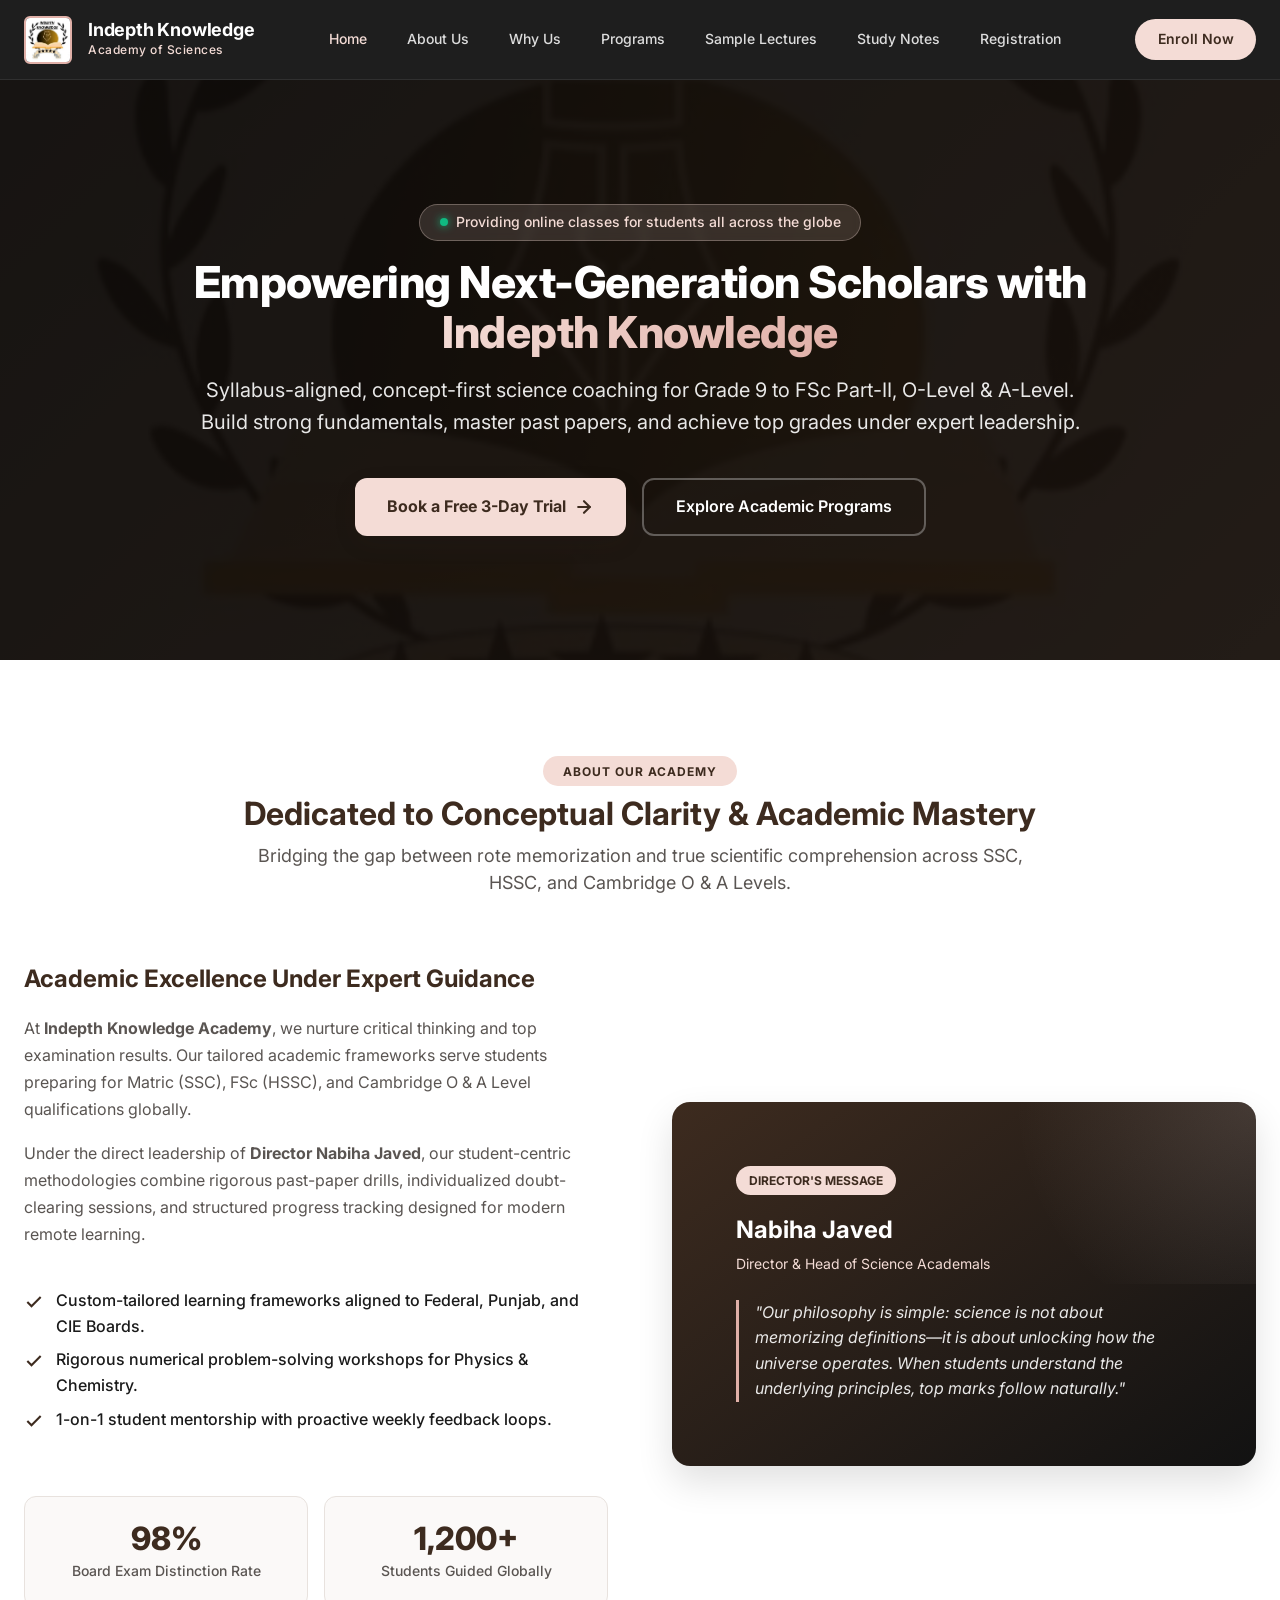
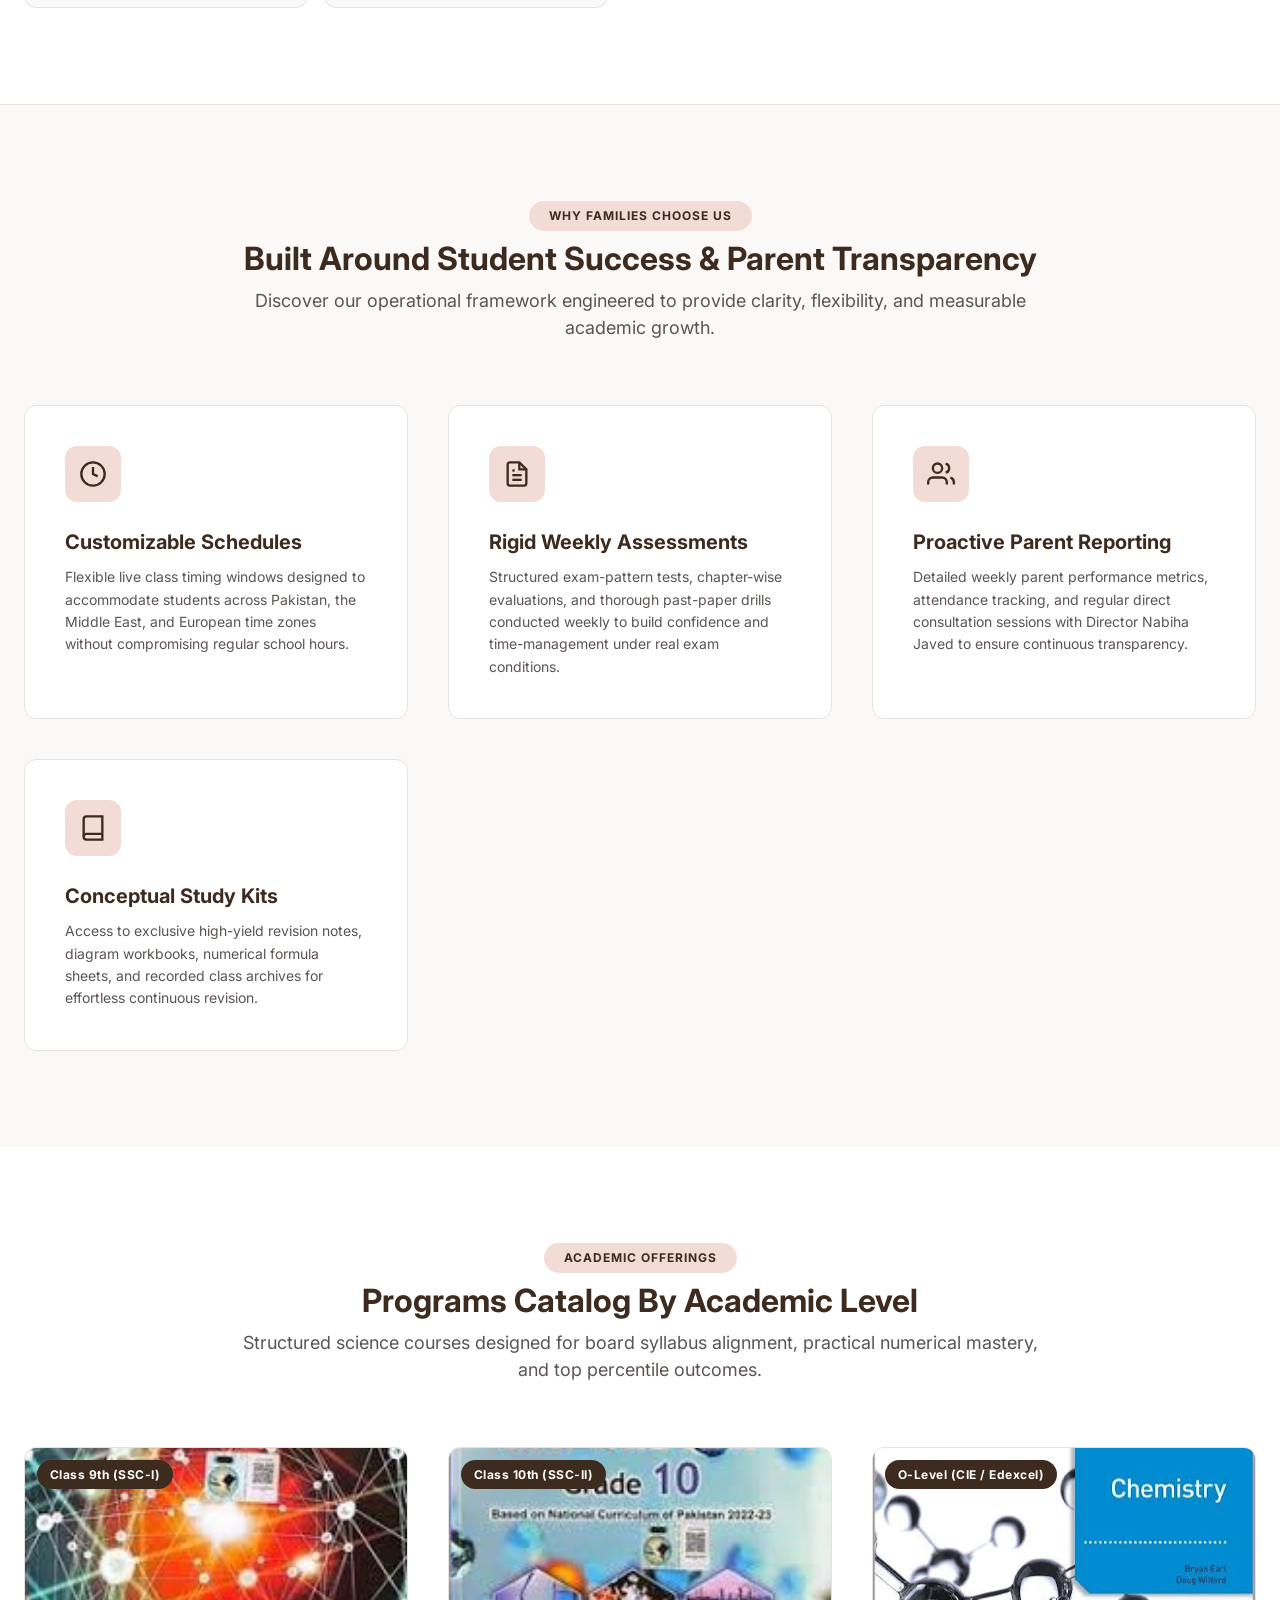
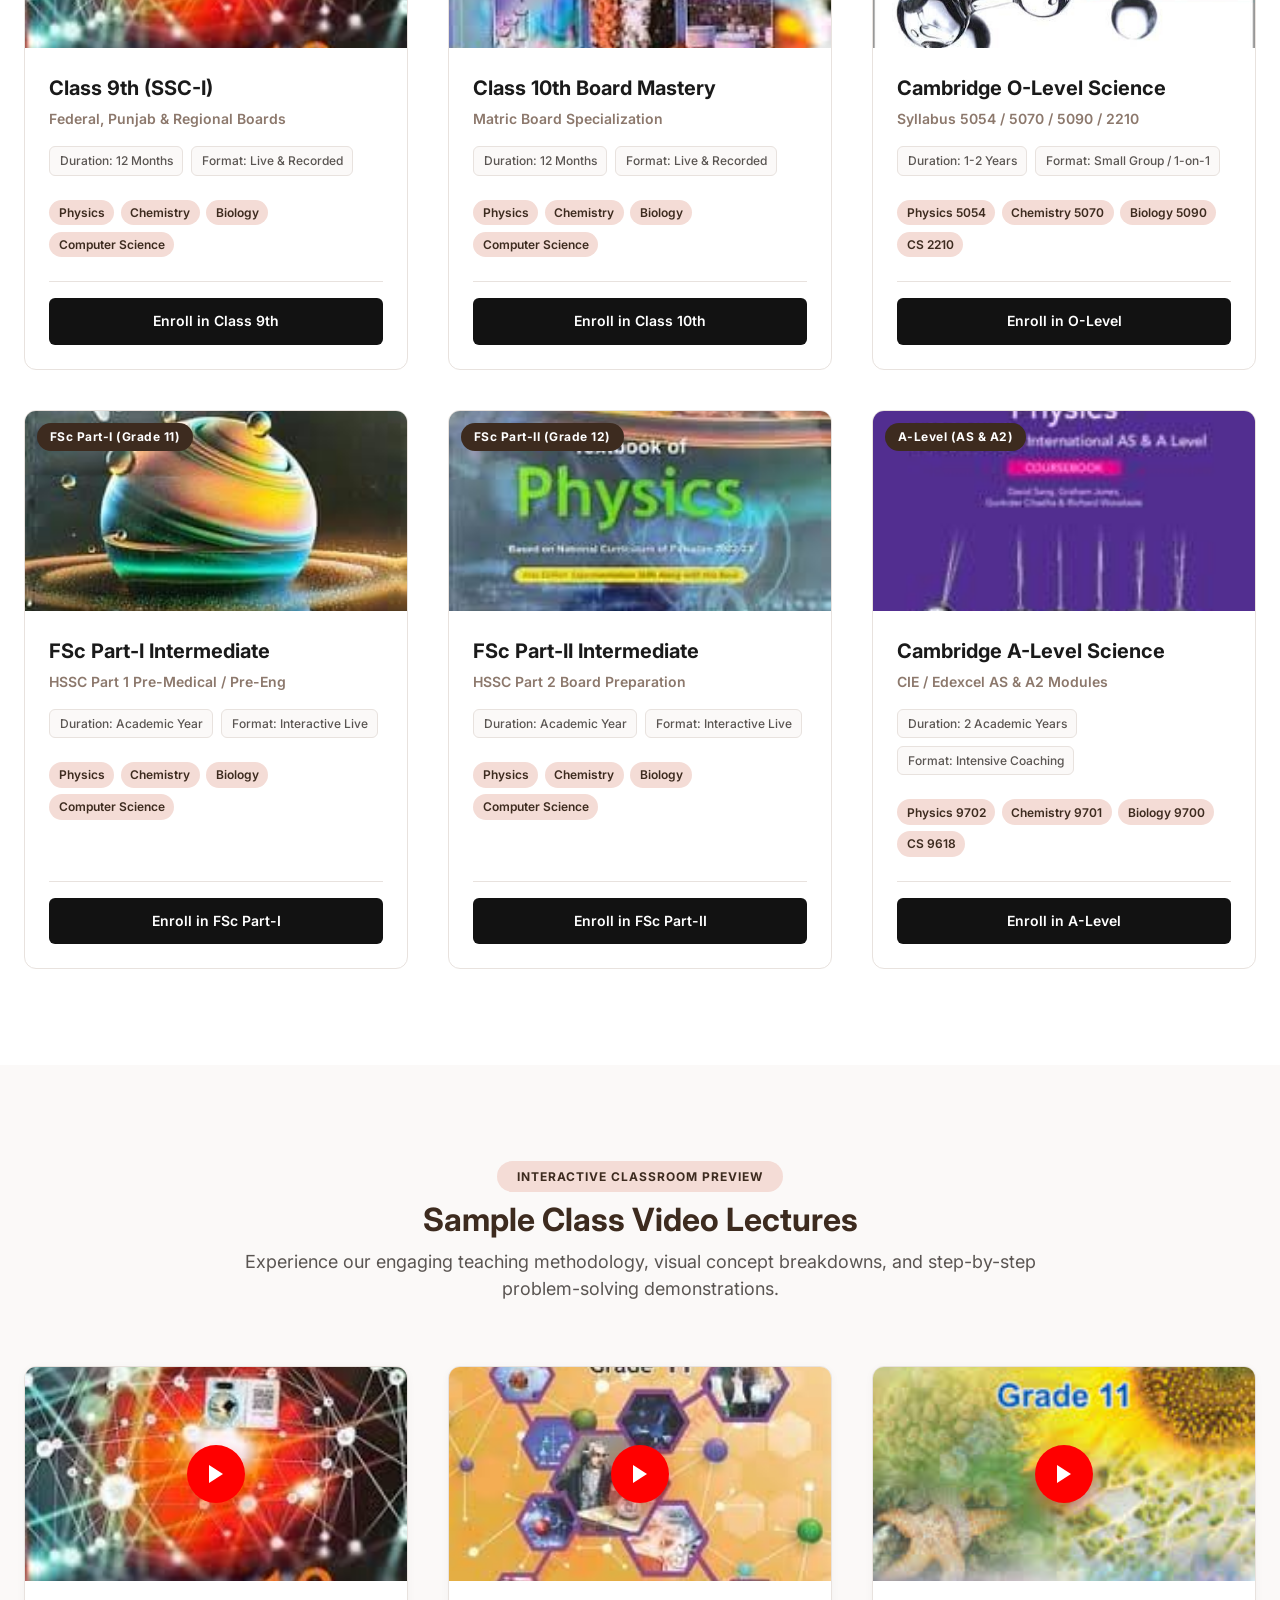
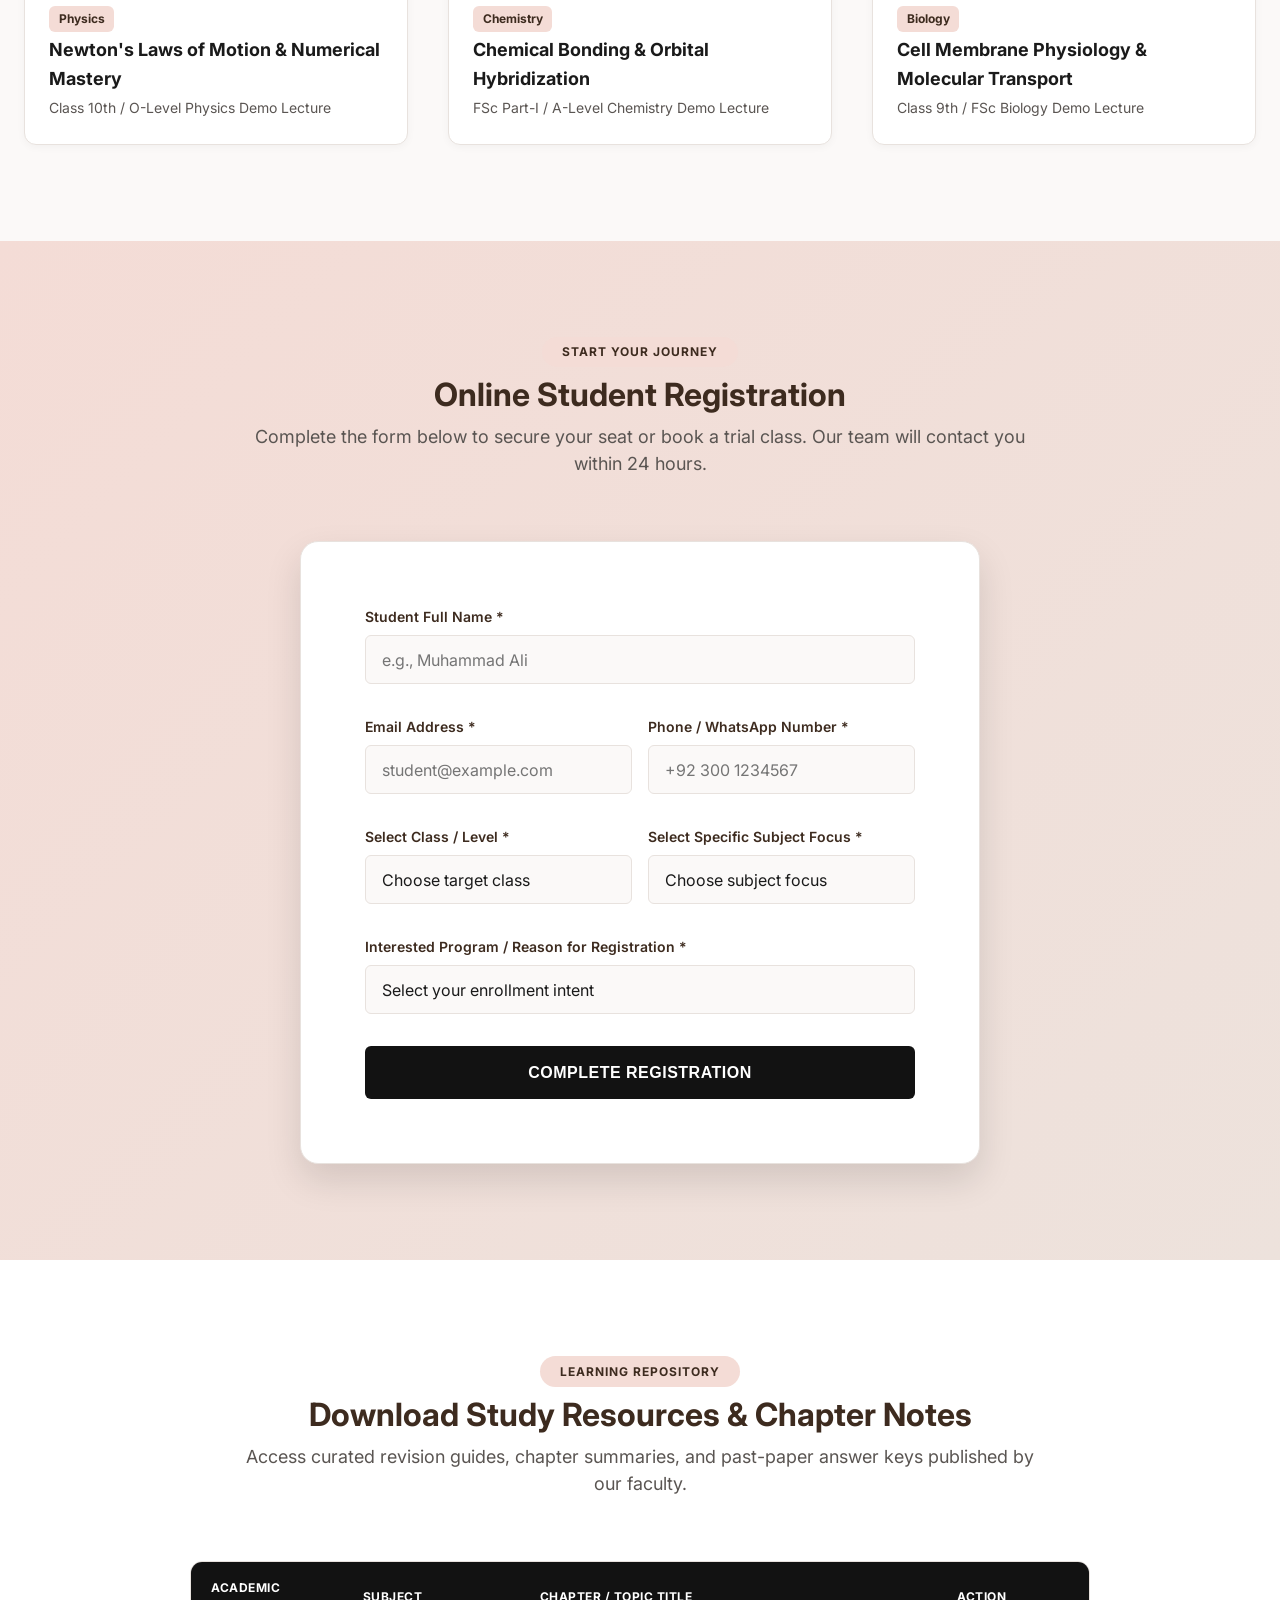
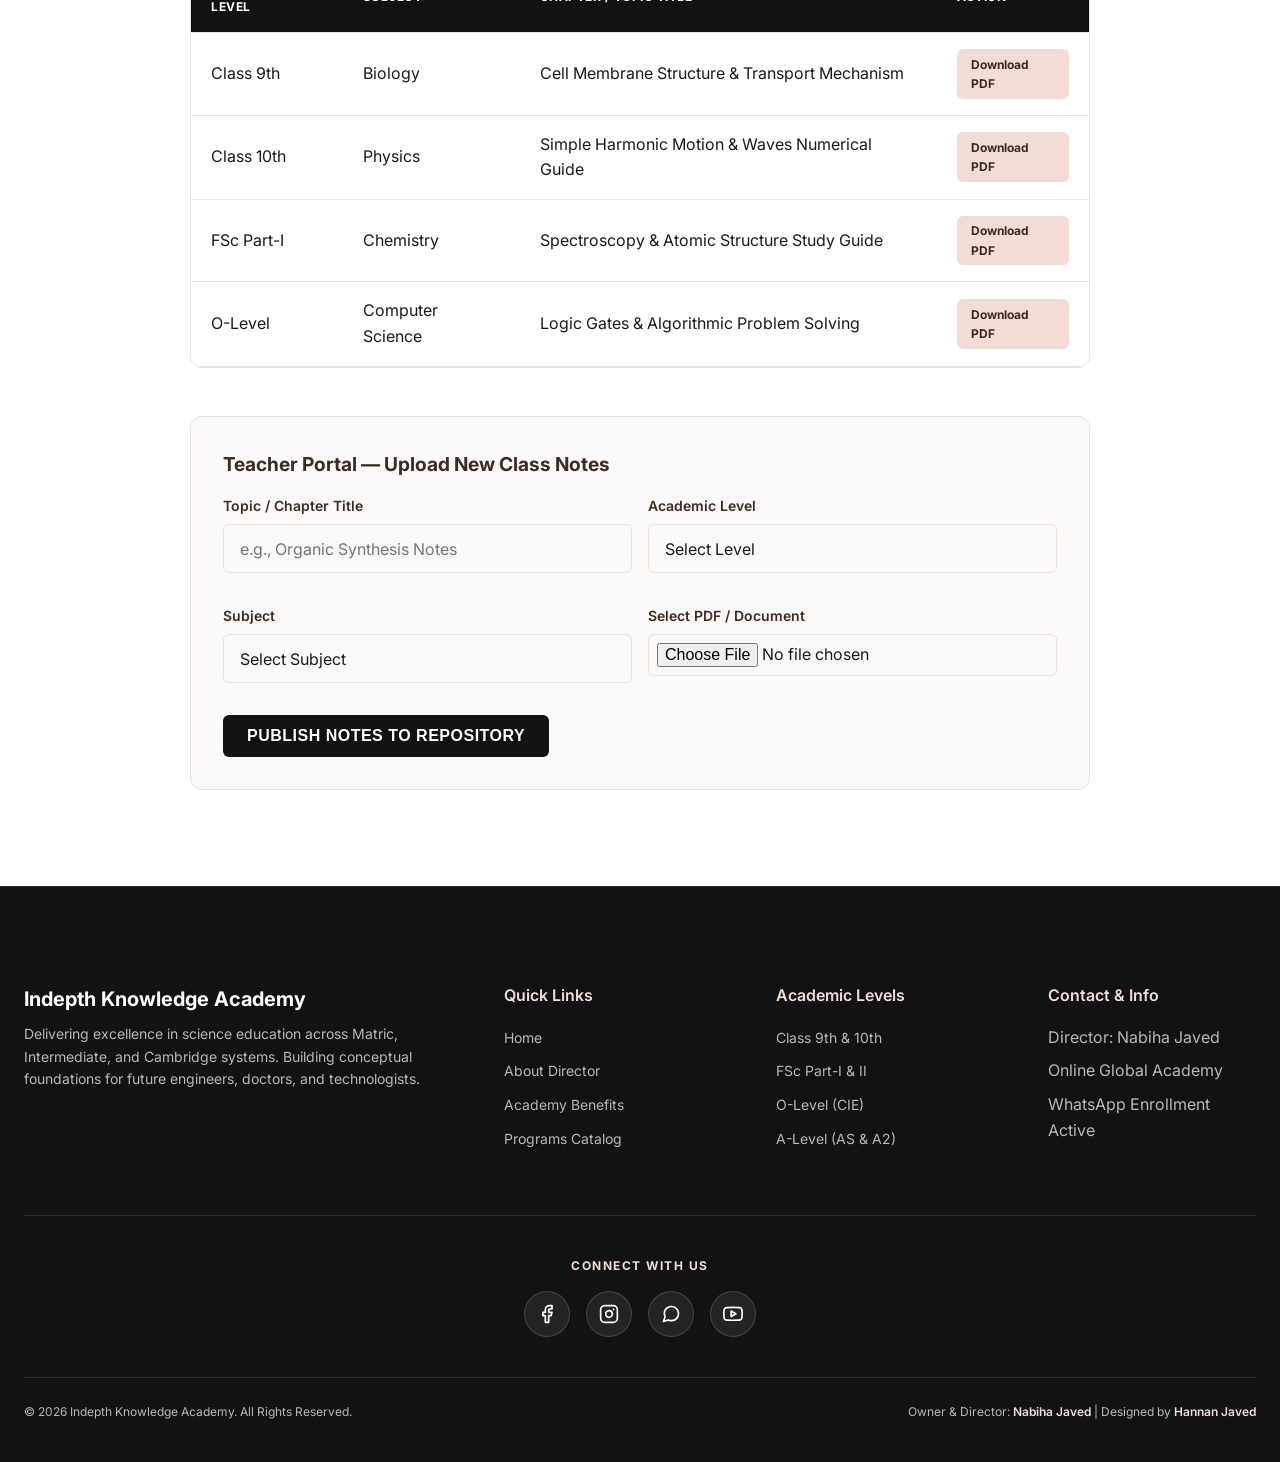
==== commit fe479d0a: "Website Refactoring Part 1" ====
--- a/index.html
+++ b/index.html
@@ -1,963 +1,872 @@
-
-<!DOCTYPE html>
-<html lang="en">
-
-
-    
-<head>
-
-    <meta name="google-site-verification" content="olIi0YYb6KyYKxqacEdqMsvg9S6M71KrC2X16PNwboU" />  
-    <meta charset="UTF-8">
-    <meta name="viewport" content="width=device-width, initial-scale=1.0">
-    <meta name="robots" content="index, follow">
-    <meta name="author" content="Nabiha Javed">
-    
-    <!-- Optimized Title & Meta Description for Google Search -->
-    <title>Indepth Knowledge Academy | Matric, FSc, O & A Level Science Classes</title>
-    <meta name="description" content="Master Physics, Chemistry, Biology, and Computer Science at Indepth Knowledge Academy under Director Nabiha Javed. Syllabus-aligned coaching for SSC, HSSC, O-Level, and A-Level students.">
-    <meta name="keywords" content="Indepth Knowledge Academy, Class 9th Physics, Class 10th Chemistry, FSc Biology, O Level Computer Science, A Level Physics, Online Science Coaching">
-
-    <!-- Social Media & WhatsApp Link Sharing Preview (Open Graph) -->
-    <meta property="og:type" content="website">
-    <meta property="og:url" content="https://indepth-knowledge-academy.vercel.app/">
-    <meta property="og:title" content="Indepth Knowledge Academy | Science Coaching">
-    <meta property="og:description" content="Comprehensive academic preparation for Grade 9 to FSc, O-Level & A-Level under expert guidance.">
-    <meta property="og:image" content="your-backgroun.jpg">
-
-    <link rel="canonical" href="https://indepth-knowledge-academy.vercel.app/">
-        
-    <!-- Browser Tab Icon (Favicon) -->
-    <link class="favicon" rel="icon" type="image/png" href="your-backgroun.jpg">
-
-    <!-- Schema Markup for Search Engine Crawlers -->
-    <script type="application/ld+json">
-    {
-      "@context": "https://schema.org",
-      "@type": "EducationalOrganization",
-      "name": "Indepth Knowledge Academy",
-      "url": "https://nabihajaved301-cmyk.github.io/Indepth-knowleg-Academy/",
-      "founder": {
-        "@type": "Person",
-        "name": "Nabiha Javed"
-      }
-    }
-    </script>
-
-    <style>
-        /* Modern Reset & Base Styles */
-        * {
-            margin: 0;
-            padding: 0;
-            box-sizing: border-box;
-            font-family: 'Segoe UI', Tahoma, Geneva, Verdana, sans-serif;
-        }
-        :root {
-            --primary-black: #1a1a1a;
-            --deep-brown: #3d2b1f;
-            --warm-tan: #8c786c;
-            --soft-pink: #f4dcd6;
-            --accent-pink: #e0b0a8;
-            --pure-white: #ffffff;
-            --light-bg: #faf8f7;
-        }
-        html {
-            scroll-behavior: smooth;
-        }
-        body {
-            background-color: var(--light-bg);
-            color: var(--primary-black);
-            line-height: 1.6;
-        }
-        /* Navigation Header */
-        header {
-            background-color: var(--primary-black);
-            padding: 10px 10%;
-            display: flex;
-            justify-content: space-between;
-            align-items: center;
-            position: sticky;
-            top: 0;
-            z-index: 1000;
-        }
-        .logo {
-            display: flex;
-            align-items: center;
-        }
-        .logo img {
-            height: 50px;
-            width: auto;
-            display: block;
-            object-fit: contain;
-            border-radius: 4px;
-        }
-        nav a {
-            color: var(--pure-white);
-            text-decoration: none;
-            margin-left: 2rem;
-            font-size: 0.95rem;
-            font-weight: 500;
-            transition: color 0.3s;
-        }
-        nav a:hover {
-            color: var(--soft-pink);
-        }
-        /* Modern Hero Section */
-        .hero {
-            background: linear-gradient(rgba(26, 26, 26, 0.8), rgba(61, 43, 31, 0.8)), 
-                        url('https://images.unsplash.com/photo-1524995997946-a1c2e315a42f?auto=format&fit=crop&w=1600&q=80');
-            background-size: cover;
-            background-position: center;
-            color: var(--pure-white);
-            padding: 8rem 10%;
-            display: flex;
-            flex-direction: column;
-            align-items: center;
-            justify-content: center;
-            text-align: center;
-            min-height: 450px;
-        }
-        .hero-content {
-            max-width: 800px;
-            margin: 0 auto;
-        }
-        .hero h1 {
-            font-size: 3.2rem;
-            margin-bottom: 1.5rem;
-            font-weight: 600;
-            letter-spacing: -0.5px;
-            line-height: 1.2;
-            text-shadow: 0 2px 4px rgba(0, 0, 0, 0.6);
-        }
-        .hero h1 span {
-            color: var(--soft-pink);
-        }
-        .hero p {
-            font-size: 1.25rem;
-            color: #eeeeee;
-            margin-bottom: 0;
-            text-shadow: 0 1px 3px rgba(0, 0, 0, 0.6);
-            line-height: 1.5;
-        }
-        /* Main Section Styling */
-        .academic-section {
-            padding: 5rem 10%;
-        }
-        .main-title {
-            text-align: center;
-            font-size: 2.5rem;
-            color: var(--deep-brown);
-            margin-bottom: 4rem;
-        }
-        /* Class Row Setup */
-        .class-row {
-            margin-bottom: 5rem;
-            background-color: var(--pure-white);
-            padding: 2.5rem;
-            border-radius: 8px;
-            box-shadow: 0 4px 20px rgba(0,0,0,0.02);
-            border-left: 6px solid var(--deep-brown);
-        }
-        .class-heading {
-            font-size: 2rem;
-            color: var(--primary-black);
-            margin-bottom: 0.5rem;
-        }
-        .class-badge {
-            display: inline-block;
-            background-color: var(--soft-pink);
-            color: var(--deep-brown);
-            padding: 0.3rem 1rem;
-            font-size: 0.85rem;
-            font-weight: 600;
-            border-radius: 20px;
-            margin-bottom: 2rem;
-            text-transform: uppercase;
-        }
-        /* Subject Grid Column Framework */
-        .subject-grid {
-            display: grid;
-            grid-template-columns: repeat(auto-fit, minmax(220px, 1fr));
-            gap: 1.5rem;
-        }
-        /* Subject Individual Column/Card */
-        .subject-column {
-            background: var(--light-bg);
-            border: 1px solid #e8e2de;
-            border-radius: 6px;
-            overflow: hidden;
-            display: flex;
-            flex-direction: column;
-            transition: transform 0.3s, box-shadow 0.3s;
-        }
-        .subject-column:hover {
-            transform: translateY(-5px);
-            box-shadow: 0 5px 15px rgba(61, 43, 31, 0.1);
-        }
-        /* Image Container inside Subject Column */
-        .subject-image-container {
-            width: 100%;
-            height: 160px;
-            background-color: #e2dcd8;
-            overflow: hidden;
-            position: relative;
-        }
-        .subject-image-container img {
-            width: 100%;
-            height: 100%;
-            object-fit: cover;
-            display: block;
-        }
-        /* Subject Details */
-        .subject-details {
-            padding: 1.2rem;
-            text-align: center;
-            flex-grow: 1;
-            display: flex;
-            flex-direction: column;
-            justify-content: center;
-        }
-        .subject-details h4 {
-            font-size: 1.25rem;
-            color: var(--primary-black);
-            margin-bottom: 0.5rem;
-        }
-        .subject-details p {
-            font-size: 0.9rem;
-            color: var(--warm-tan);
-        }
-        /* Registration & Teacher Portal Forms */
-        .registration-section, .teacher-section {
-            background-color: var(--soft-pink);
-            padding: 5rem 10%;
-        }
-        .teacher-section {
-            background-color: #f0eae5;
-            border-top: 2px dashed var(--warm-tan);
-        }
-        .form-container {
-            max-width: 650px;
-            margin: 0 auto;
-            background: var(--pure-white);
-            padding: 3rem;
-            border-radius: 8px;
-            box-shadow: 0 10px 30px rgba(0,0,0,0.05);
-        }
-        .form-group {
-            margin-bottom: 1.5rem;
-        }
-        .form-group label {
-            display: block;
-            font-weight: 600;
-            margin-bottom: 0.5rem;
-            color: var(--deep-brown);
-            font-size: 0.95rem;
-        }
-        .form-group input, 
-        .form-group select {
-            width: 100%;
-            padding: 0.8rem 1rem;
-            border: 1px solid #dddddd;
-            border-radius: 4px;
-            font-size: 1rem;
-            background-color: #fafafa;
-            transition: border-color 0.3s, background-color 0.3s;
-        }
-        .form-group input:focus, 
-        .form-group select:focus {
-            outline: none;
-            border-color: var(--accent-pink);
-            background-color: var(--pure-white);
-        }
-        .form-group input[type="file"] {
-            padding: 0.6rem;
-            background-color: #fff;
-            cursor: pointer;
-        }
-        .form-group .file-help-text {
-            display: block;
-            font-size: 0.8rem;
-            color: #777777;
-            margin-top: 0.3rem;
-        }
-        .submit-btn {
-            width: 100%;
-            background-color: var(--primary-black);
-            color: var(--pure-white);
-            border: none;
-            padding: 1rem;
-            font-size: 1rem;
-            font-weight: 600;
-            border-radius: 4px;
-            cursor: pointer;
-            transition: background-color 0.3s;
-            text-transform: uppercase;
-            letter-spacing: 0.5px;
-        }
-        .submit-btn:hover {
-            background-color: var(--deep-brown);
-        }
-        /* Notes Table Container */
-        .notes-table-container {
-            margin-top: 2.5rem;
-            background: var(--pure-white);
-            padding: 2rem;
-            border-radius: 8px;
-            box-shadow: 0 4px 15px rgba(0,0,0,0.05);
-        }
-        .notes-table-container h3 {
-            color: var(--deep-brown);
-            margin-bottom: 1.5rem;
-            font-size: 1.4rem;
-            border-bottom: 2px solid var(--soft-pink);
-            padding-bottom: 0.5rem;
-        }
-        .table-responsive {
-            width: 100%;
-            overflow-x: auto;
-            -webkit-overflow-scrolling: touch;
-        }
-        .notes-table {
-            width: 100%;
-            border-collapse: collapse;
-            text-align: left;
-            min-width: 500px;
-        }
-        .notes-table th, .notes-table td {
-            padding: 1rem;
-            border-bottom: 1px solid #eeeeee;
-        }
-        .notes-table th {
-            background-color: var(--primary-black);
-            color: var(--pure-white);
-            font-size: 0.9rem;
-            text-transform: uppercase;
-        }
-        .notes-table tr:hover {
-            background-color: #fafafa;
-        }
-        .download-btn {
-            background-color: var(--accent-pink);
-            color: var(--deep-brown);
-            padding: 0.4rem 0.8rem;
-            border-radius: 4px;
-            text-decoration: none;
-            font-weight: bold;
-            font-size: 0.85rem;
-            transition: background-color 0.2s;
-            display: inline-block;
-        }
-        .download-btn:hover {
-            background-color: var(--warm-tan);
-            color: var(--pure-white);
-        }
-        /* Footer */
-        footer {
-            background-color: var(--primary-black);
-            color: #888888;
-            padding: 2.5rem 10%;
-            text-align: center;
-            font-size: 0.9rem;
-            border-top: 1px solid #2a2a2a;
-        }
-        footer p {
-            margin-bottom: 0.6rem;
-        }
-        footer .credits-container {
-            margin-top: 1rem;
-            padding-top: 1rem;
-            border-top: 1px solid #252525;
-            display: flex;
-            flex-direction: column;
-            align-items: center;
-            gap: 0.5rem;
-        }
-        footer .credit-tag {
-            font-size: 0.85rem;
-            letter-spacing: 1px;
-            text-transform: uppercase;
-            color: #aaaaaa;
-        }
-        footer .credit-tag span {
-            color: var(--accent-pink);
-            font-weight: 600;
-        }
-        /* Responsive CSS */
-        @media (max-width: 992px) {
-            .hero {
-                padding: 6rem 5%;
-                min-height: 400px;
-            }
-            .hero h1 {
-                font-size: 2.5rem;
-            }
-        }
-        @media (max-width: 768px) {
-            header {
-                flex-direction: column;
-                gap: 1rem;
-                padding: 15px 5%;
-            }
-            nav {
-                display: flex;
-                flex-wrap: wrap;
-                justify-content: center;
-                gap: 1rem;
-            }
-            nav a {
-                margin: 0;
-            }
-            .hero h1 {
-                font-size: 2.2rem;
-            }
-            .class-row {
-                padding: 1.5rem;
-            }
-            .form-container {
-                padding: 2rem 1.5rem;
-            }
-            .notes-table th, .notes-table td {
-                padding: 0.8rem 0.5rem;
-                font-size: 0.85rem;
-            }
-        }
-    </style>
-
-</head>
-
-<body>
-    <script src="form.js"></script>
-    <!-- Header Navigation -->
-    <header>
-        <div class="logo">
-            <!-- Online logo placeholder that works out of the box -->
-            <img src="your-backgroun.jpg"
-        </div>
-        <nav>
-            <a href="#home">Home</a>
-            <a href="#courses">Our Courses</a>
-            <!-- <a href="#portal">Upload Notes</a> -->
-            <a href="#register">Online Registration</a>
-        </nav>
-    </header>
-
-    <main id="home">
-
-    <!-- Clean Education-themed Hero Section -->
-    <section class="hero" id="home">
-        <div class="hero-content">
-            <h1>Mastering Sciences with <span>Indepth Knowledge</span></h1>
-            <p>Comprehensive, syllabus-aligned academic courses from Grade 9 to FSc, O-Level & A-Level designed to build strong foundations and achieve top scores under expert guidance.</p>
-        </div>
-    </section>
-
-    <!-- All Academic Levels Section -->
-    <section class="academic-section" id="courses">
-        <h2 class="main-title">Academic Programs By Level</h2>
-
-        <!-- ================= CLASS 9TH ROW ================= -->
-        <div class="class-row">
-            <h3 class="class-heading">Class 9th</h3>
-            <span class="class-badge">SSC Part I</span>
-            <div class="subject-grid">
-                <div class="subject-column">
-                    <div class="subject-image-container">
-                        <img src="https://images.unsplash.com/photo-1507668077129-56e32842fceb?auto=format&fit=crop&w=400&q=80" 
-                        alt="Class 9th Physics Course - Core Foundations and Numericals" loading="lazy">
-                    </div>
-                    <div class="subject-details">
-                        <h4>Physics</h4>
-                        <p>Core Foundations & Numericals</p>
-                    </div>
-                </div>
-
-                <div class="subject-column">
-                    <div class="subject-image-container">
-                        <img src="https://images.unsplash.com/photo-1617155093730-a8bf47be792d?auto=format&fit=crop&w=400&q=80" 
-                        alt="Class 9th Chemistry Course - Basic Chemical Principles" loading="lazy">
-                    </div>
-                    <div class="subject-details">
-                        <h4>Chemistry</h4>
-                        <p>Basic Chemical Principles</p>
-                    </div>
-                </div>
-
-                <div class="subject-column">
-                    <div class="subject-image-container">
-                        <img src="https://images.unsplash.com/photo-1447752875215-b2761acb3c5d?auto=format&fit=crop&w=400&q=80" alt="Class 9th Biology Course - Introduction to Living Systems" loading="lazy">
-                    </div>
-                    <div class="subject-details">
-                        <h4>Biology</h4>
-                        <p>Introduction to Living Systems</p>
-                    </div>
-                </div>
-
-                <div class="subject-column">
-                    <div class="subject-image-container">
-                        <img src="https://images.unsplash.com/photo-1517694712202-14dd9538aa97?auto=format&fit=crop&w=400&q=80"
-                         alt="Class 9th Computer Science Course - Fundamentals & Computing Concepts" loading="lazy">
-                    </div>
-                    <div class="subject-details">
-                        <h4>Computer Science</h4>
-                        <p>Fundamentals & Computing Concepts</p>
-                    </div>
-                </div>
-            </div>
-        </div>
-
-        <!-- ================= CLASS 10TH ROW ================= -->
-        <div class="class-row">
-            <h3 class="class-heading">Class 10th</h3>
-            <span class="class-badge">SSC Part II</span>
-            <div class="subject-grid">
-                <div class="subject-column">
-                    <div class="subject-image-container">
-                        <img src="https://images.unsplash.com/photo-1614064641938-3bbee52942c7?auto=format&fit=crop&w=400&q=80" 
-                        alt="Class 10th Physics Course - Advanced Matric Frameworks" loading="lazy">
-                    </div>
-                    <div class="subject-details">
-                        <h4>Physics</h4>
-                        <p>Advanced Matric Frameworks</p>
-                    </div>
-                </div>
-
-                <div class="subject-column">
-                    <div class="subject-image-container">
-                        <img src="https://images.unsplash.com/photo-1603126857599-f6e157fa2fe6?auto=format&fit=crop&w=400&q=80" 
-                        alt="Class 10th Chemistry Course - Organic & Environmental Applications" loading="lazy">
-                    </div>
-                    <div class="subject-details">
-                        <h4>Chemistry</h4>
-                        <p>Organic & Environmental Applications</p>
-                    </div>
-                </div>
-
-                <div class="subject-column">
-                    <div class="subject-image-container">
-                        <img src="https://images.unsplash.com/photo-1516321318423-f06f85e504b3?auto=format&fit=crop&w=400&q=80" 
-                        alt="Class 10th Biology Course - Genetics & Continuity of Life" loading="lazy">
-                    </div>
-                    <div class="subject-details">
-                        <h4>Biology</h4>
-                        <p>Genetics & Continuity of Life</p>
-                    </div>
-                </div>
-
-                <div class="subject-column">
-                    <div class="subject-image-container">
-                        <img src="https://images.unsplash.com/photo-1555066931-4365d14bab8c?auto=format&fit=crop&w=400&q=80" 
-                        alt="Class 10th Computer Science Course - Logic Design & Basic Programming" loading="lazy">
-                    </div>
-                    <div class="subject-details">
-                        <h4>Computer Science</h4>
-                        <p>Logic Design & Basic Programming</p>
-                    </div>
-                </div>
-            </div>
-        </div>
-
-        <!-- ================= O LEVEL ROW ================= -->
-        <div class="class-row">
-            <h3 class="class-heading">O-Level</h3>
-            <span class="class-badge">Cambridge / Edexcel</span>
-            <div class="subject-grid">
-                <div class="subject-column">
-                    <div class="subject-image-container">
-                        <img src="https://images.unsplash.com/photo-1451187580459-43490279c0fa?auto=format&fit=crop&w=400&q=80" 
-                        alt="O-Level Physics - CIE / Edexcel Core Physics Concepts" loading="lazy">
-                    </div>
-                    <div class="subject-details">
-                        <h4>Physics</h4>
-                        <p>CIE / Edexcel Core Physics Concepts</p>
-                    </div>
-                </div>
-
-                <div class="subject-column">
-                    <div class="subject-image-container">
-                        <img src="https://images.unsplash.com/photo-1461360370896-922624d12aa1?auto=format&fit=crop&w=400&q=80" 
-                        alt="O-Level Chemistry - Experimental & Structural Chemistry" loading="lazy">
-                    </div>
-                    <div class="subject-details">
-                        <h4>Chemistry</h4>
-                        <p>Experimental & Structural Chemistry</p>
-                    </div>
-                </div>
-
-                <div class="subject-column">
-                    <div class="subject-image-container">
-                        <img src="https://images.unsplash.com/photo-1559827291-72ee739d0d9a?auto=format&fit=crop&w=400&q=80" 
-                        alt="O-Level Biology - Human Physiology & Ecology Syllabus" loading="lazy">
-                    </div>
-                    <div class="subject-details">
-                        <h4>Biology</h4>
-                        <p>Human Physiology & Ecology Syllabus</p>
-                    </div>
-                </div>
-
-                <div class="subject-column">
-                    <div class="subject-image-container">
-                        <img src="https://images.unsplash.com/photo-1542831371-29b0f74f9713?auto=format&fit=crop&w=400&q=80" 
-                        alt="O-Level Computer Science - Algorithmic Logic & Programming" loading="lazy">
-                    </div>
-                    <div class="subject-details">
-                        <h4>Computer Science</h4>
-                        <p>Algorithmic Logic & Programming</p>
-                    </div>
-                </div>
-            </div>
-        </div>
-
-        <!-- ================= FSC PART 1 (11th) ROW ================= -->
-        <div class="class-row">
-            <h3 class="class-heading">FSc Part-I</h3>
-            <span class="class-badge">HSSC Part I (Grade 11)</span>
-            <div class="subject-grid">
-                <div class="subject-column">
-                    <div class="subject-image-container">
-                        <img src="https://images.unsplash.com/photo-1635070041078-e363dbe005cb?auto=format&fit=crop&w=400&q=80" 
-                        alt="11th Physics - Mechanics, Waves & Thermodynamics" loading="lazy">
-                    </div>
-                    <div class="subject-details">
-                        <h4>Physics</h4>
-                        <p>Mechanics, Waves & Thermodynamics</p>
-                    </div>
-                </div>
-
-                <div class="subject-column">
-                    <div class="subject-image-container">
-                        <img src="https://images.unsplash.com/photo-1603126857599-f6e157fa2fe6?auto=format&fit=crop&w=400&q=80" 
-                        alt="11th Chemistry - Physical & Inorganic Foundations" loading="lazy">
-                    </div>
-                    <div class="subject-details">
-                        <h4>Chemistry</h4>
-                        <p>Physical & Inorganic Foundations</p>
-                    </div>
-                </div>
-
-                <div class="subject-column">
-                    <div class="subject-image-container">
-                        <img src="https://images.unsplash.com/photo-1447752875215-b2761acb3c5d?auto=format&fit=crop&w=400&q=80" 
-                        alt="11th Biology - Cell Biology & Variety of Life" loading="lazy">
-                    </div>
-                    <div class="subject-details">
-                        <h4>Biology</h4>
-                        <p>Cell Biology & Variety of Life</p>
-                    </div>
-                </div>
-
-                <div class="subject-column">
-                    <div class="subject-image-container">
-                        <img src="https://images.unsplash.com/photo-1600132806370-bf17e65e942f?auto=format&fit=crop&w=400&q=80" 
-                        alt="11th Computer Science - Information Technology Systems" loading="lazy">
-
-                    </div>
-                    <div class="subject-details">
-                        <h4>Computer Science</h4>
-                        <p>Information Technology Systems</p>
-                    </div>
-                </div>
-            </div>
-        </div>
-
-        <!-- ================= A LEVEL ROW ================= -->
-        <div class="class-row">
-            <h3 class="class-heading">A-Level</h3>
-            <span class="class-badge">Advanced Level (AS & A2)</span>
-            <div class="subject-grid">
-                <div class="subject-column">
-                    <div class="subject-image-container">
-                        <img src="https://images.unsplash.com/photo-1607988795691-3d0147b43231?auto=format&fit=crop&w=400&q=80" 
-                        alt="A-Level Physics - Advanced Mechanics, Fields & Nuclear Physics" loading="lazy">
-                    </div>
-                    <div class="subject-details">
-                        <h4>Physics</h4>
-                        <p>Advanced Mechanics, Fields & Nuclear Physics</p>
-                    </div>
-                </div>
-
-                <div class="subject-column">
-                    <div class="subject-image-container">
-                        <img src="https://images.unsplash.com/photo-1544383835-bda2bc66a55d?auto=format&fit=crop&w=400&q=80" 
-                        alt="A-Level Chemistry - Advanced Physical, Organic & Spectroscopy" loading="lazy">
-                    </div>
-                    <div class="subject-details">
-                        <h4>Chemistry</h4>
-                        <p>Advanced Physical, Organic & Spectroscopy</p>
-                    </div>
-                </div>
-
-                <div class="subject-column">
-                    <div class="subject-image-container">
-                        <img src="https://images.unsplash.com/photo-1576086213369-97a306d36557?auto=format&fit=crop&w=400&q=80" 
-                        alt="A-Level Biology - Biochemistry, Genetics & Gene Technology" loading="lazy">
-                    </div>
-                    <div class="subject-details">
-                        <h4>Biology</h4>
-                        <p>Biochemistry, Genetics & Gene Technology</p>
-                    </div>
-                </div>
-
-                <div class="subject-column">
-                    <div class="subject-image-container">
-                        <img src="https://images.unsplash.com/photo-1526374965328-7f61d4dc18c5?auto=format&fit=crop&w=400&q=80" 
-                        alt="A-Level Computer Science - Advanced Systems & Software Development" loading="lazy">
-                    </div>
-                    <div class="subject-details">
-                        <h4>Computer Science</h4>
-                        <p>Advanced Systems & Software Development</p>
-                    </div>
-                </div>
-            </div>
-        </div>
-
-        <!-- ================= FSC PART 2 (12th) ROW ================= -->
-        <div class="class-row">
-            <h3 class="class-heading">FSc Part-II</h3>
-            <span class="class-badge">HSSC Part II (Grade 12)</span>
-            <div class="subject-grid">
-                <div class="subject-column">
-                    <div class="subject-image-container">
-                        <img src="https://images.unsplash.com/photo-1506784983877-45594efa4cbe?auto=format&fit=crop&w=400&q=80" 
-                        alt="12th Physics - Electricity, Magnetism & Atomic Physics" loading="lazy">
-                    </div>
-                    <div class="subject-details">
-                        <h4>Physics</h4>
-                        <p>Electricity, Magnetism & Atomic Physics</p>
-                    </div>
-                </div>
-
-                <div class="subject-column">
-                    <div class="subject-image-container">
-                        <img src="https://images.unsplash.com/photo-1617155093730-a8bf47be792d?auto=format&fit=crop&w=400&q=80" 
-                        alt="12th Chemistry - Advanced Organic & Analytical Systems" loading="lazy">
-                    </div>
-                    <div class="subject-details">
-                        <h4>Chemistry</h4>
-                        <p>Advanced Organic & Analytical Systems</p>
-                    </div>
-                </div>
-
-                <div class="subject-column">
-                    <div class="subject-image-container">
-                        <img src="https://images.unsplash.com/photo-1501854140801-50d01698950b?auto=format&fit=crop&w=400&q=80" 
-                        alt="12th Biology - Homeostasis, Support & Coordination" loading="lazy">
-                    </div>
-                    <div class="subject-details">
-                        <h4>Biology</h4>
-                        <p>Homeostasis, Support & Coordination</p>
-                    </div>
-                </div>
-
-                <div class="subject-column">
-                    <div class="subject-image-container">
-                        <img src="https://images.unsplash.com/photo-1531297484001-80022131f5a1?auto=format&fit=crop&w=400&q=80" 
-                        alt="12th Computer Science - Database Management & C Programming" loading="lazy">
-                    </div>
-                    <div class="subject-details">
-                        <h4>Computer Science</h4>
-                        <p>Database Management & C Programming</p>
-                    </div>
-                </div>
-            </div>
-        </div>
-    </section>
-
-    <!-- ================= TEACHER / ADMIN PORTAL SECTION ================= -->
-    <!-- <section class="teacher-section" id="portal">
-        <h2 class="main-title" style="margin-bottom: 2rem;">Teacher Portal — Upload Study Notes</h2>
-        <div class="form-container">
-            <form id="uploadNotesForm" onsubmit="addUploadedNote(event)">
-                <div class="form-group">
-                    <label for="notes-title">Notes Topic / Chapter Name</label>
-                    <input type="text" id="notes-title" placeholder="e.g., Plasma Membrane structure, Cell Transport" required>
-                </div>
-
-                <div class="form-group">
-                    <label for="notes-grade">Target Class / Level</label>
-                    <select id="notes-grade" required>
-                        <option value="" disabled selected>Select Level</option>
-                        <option value="Class 9th">Class 9th (SSC-I)</option>
-                        <option value="Class 10th">Class 10th (SSC-II)</option>
-                        <option value="O-Level">O-Level (CIE / Edexcel)</option>
-                        <option value="FSc Part-I">FSc Part-I (Grade 11)</option>
-                        <option value="A-Level">A-Level (AS & A2)</option>
-                        <option value="FSc Part-II">FSc Part-II (Grade 12)</option>
-                    </select>
-                </div>
-
-                <div class="form-group">
-                    <label for="notes-subject">Subject</label>
-                    <select id="notes-subject" required>
-                        <option value="" disabled selected>Select Subject</option>
-                        <option value="Physics">Physics</option>
-                        <option value="Chemistry">Chemistry</option>
-                        <option value="Biology">Biology</option>
-                        <option value="Computer Science">Computer Science</option>
-                    </select>
-                </div>
-
-                <div class="form-group">
-                    <label for="teacher-file">Choose Notes File</label>
-                    <input type="file" id="teacher-file" accept=".pdf,.doc,.docx,.jpg,.jpeg,.png" required>
-                    <span class="file-help-text">Upload .docx, .pdf, or image file notes.</span>
-                </div>
-
-                <button type="submit" class="submit-btn">Publish Notes on Website</button>
-            </form>
-
-            <div class="notes-table-container">
-                <h3>Download Study Resources</h3>
-                <div class="table-responsive">
-                    <table class="notes-table">
-                        <thead>
-                            <tr>
-                                <th>Class</th>
-                                <th>Subject</th>
-                                <th>Topic</th>
-                                <th>Action</th>
-                            </tr>
-                        </thead>
-                        <tbody id="notes-list-body">
-                            Default placeholder notes
-                            <tr>
-                                <td>Class 9th</td>
-                                <td>Biology</td>
-                                <td>Cell Membrane & Cell Theory Notes</td>
-                                <td><a href="#" class="download-btn" onclick="alert('Downloading sample file...')">Download Docx</a></td>
-                            </tr>
-                            <tr>
-                                <td>FSc Part-I</td>
-                                <td>Chemistry</td>
-                                <td>Chemical Shift and Spectroscopy Basics</td>
-                                <td><a href="#" class="download-btn" onclick="alert('Downloading sample file...')">Download PDF</a></td>
-                            </tr>
-                        </tbody>
-                    </table>
-                </div>
-            </div>
-        </div>
-    </section>
-
-    <!-- Online Class Registration Section -->
-    <section class="section registration-section" id="register">
-        <h2 class="main-title" style="margin-bottom: 2rem;">Online Class Registration</h2>
-        <div class="form-container">
-            <form id="student-registration-form" action="#" method="POST">
-                <input type="hidden" name="access_key" value="75689110-ca5c-4e39-abfa-f3f4c56ea6d0">
-                <input type="hidden" name="subject" value="New Student Registration">
-                <input type="hidden" name="from_name" value="Indepth Knowledge Academy Website">
-            
-                <div class="form-group">
-                    <label for="student-name">Student Full Name</label>
-                    <input type="text" id="student-name" name="Student Name" placeholder="Enter student's name" required>
-                </div>
-                <div class="form-group">
-                    <label for="email">Email Address</label>
-                    <input type="email" id="email" name="Email" placeholder="Enter contact email address" required>
-                </div>
-
-                <div class="form-group">
-                    <label for="phone">Phone / WhatsApp Number</label>
-                    <input type="tel" id="phone" name="Phone" placeholder="e.g., +92 300 1234567" required>
-                </div>
-
-                <div class="form-group">
-                    <label for="grade">Select Class / Level</label>
-                    <select id="grade" name="Grade"  required>
-                        <option value="" disabled selected>Choose target class</option>
-                        <option value="9th">Class 9th (SSC-I)</option>
-                        <option value="10th">Class 10th (SSC-II)</option>
-                        <option value="O-Level">O-Level (CIE / Edexcel)</option>
-                        <option value="FSc Part-I">FSc Part-I (HSSC-I)</option>
-                        <option value="A-Level">A-Level (CIE / Edexcel)</option>
-                        <option value="FSc Part-II">FSc Part-II (HSSC-II)</option>
-                    </select>
-                </div>
-
-                <div class="form-group">
-                    <label for="subject">Select Specific Subject Course</label>
-                    <select id="subject" name="Subject" required>
-                        <option value="" disabled selected>Select subject focus</option>
-                        <option value="All Science Subjects">All Science Subjects Bundle</option>
-                        <option value="Physics">Physics</option>
-                        <option value="Chemistry">Chemistry</option>
-                        <option value="Biology">Biology</option>
-                        <option value="Computer Science">Computer Science</option>
-                    </select>
-                </div>
-
-                <button type="submit" class="submit-btn">Register for Online Classes</button>
-            </form>
-        </div>
-    </section>
-    </main>
-
-    <!-- Footer -->
-    <footer>
-        <p>&copy; 2026 Indepth Knowledge Academy. All Rights Reserved.</p>
-        <div>
-            <p>Owner / Director: <strong>Nabiha Javed</strong></p>
-            <p>Designed by: <strong>Hannan Javed</strong></p>
-        </div>
-    </footer>
-
-    <!-- JavaScript logic for dynamic behaviors -->
-    <script>
-        function addUploadedNote(event) {
-            event.preventDefault();
-
-            // Get form element values
-            const titleInput = document.getElementById('notes-title');
-            const gradeInput = document.getElementById('notes-grade');
-            const subjectInput = document.getElementById('notes-subject');
-            const fileInput = document.getElementById('teacher-file');
-
-            const title = titleInput.value.trim();
-            const grade = gradeInput.value;
-            const subject = subjectInput.value;
-            const file = fileInput.files[0];
-
-            if (!title || !grade || !subject || !file) {
-                alert('Please fill in all fields and select a valid file.');
-                return;
-            }
-
-            // Extract file extension to display in download button label
-            const filename = file.name;
-            const extension = filename.slice(((filename.lastIndexOf(".") - 1) >>> 0) + 2).toUpperCase() || 'FILE';
-
-            // Reference to the notes table body
-            const tableBody = document.getElementById('notes-list-body');
-
-            // Create a new row dynamically
-            const newRow = document.createElement('tr');
-
-            newRow.innerHTML = `
-                <td>${escapeHTML(grade)}</td>
-                <td>${escapeHTML(subject)}</td>
-                <td>${escapeHTML(title)}</td>
-                <td><a href="#" class="download-btn" onclick="alert('Simulating download of uploaded file: ${escapeHTML(filename)}')">Download ${escapeHTML(extension)}</a></td>
-            `;
-
-            // Insert new row at the beginning of the table body list
-            tableBody.insertBefore(newRow, tableBody.firstChild);
-
-            // Clean up and reset form inputs
-            document.getElementById('uploadNotesForm').reset();
-            alert('Success! Your notes have been published to the study table below.');
-        }
-
-        // Helper function to prevent HTML injection/XSS
-        function escapeHTML(str) {
-            return str.replace(/[&<>'"]/g, 
-                tag => ({
-                    '&': '&amp;',
-                    '<': '&lt;',
-                    '>': '&gt;',
-                    "'": '&#39;',
-                    '"': '&quot;'
-                }[tag] || tag)
-            );
-        }
-    </script>
-</body>
-</html>
+<!DOCTYPE html>
+<html lang="en">
+
+<head>
+  <meta charset="UTF-8">
+  <meta name="viewport" content="width=device-width, initial-scale=1.0">
+  <meta name="robots" content="index, follow">
+  <meta name="author" content="Director Nabiha Javed - Indepth Knowledge Academy">
+  <meta name="google-site-verification" content="olIi0YYb6KyYKxqacEdqMsvg9S6M71KrC2X16PNwboU">
+
+  <!-- SEO Title & Meta Description -->
+  <title>Indepth Knowledge Academy | Matric, FSc, O & A Level Science Classes</title>
+  <meta name="description"
+    content="Master Physics, Chemistry, Biology, and Computer Science at Indepth Knowledge Academy under Director Nabiha Javed. Syllabus-aligned coaching for SSC, HSSC, O/A Levels.">
+  <meta name="keywords"
+    content="Indepth Knowledge Academy, Class 9th Physics, Class 10th Chemistry, FSc Biology, O Level Computer Science, A Level Physics, Online Science Coaching, Pakistan Science Academy">
+
+  <!-- OpenGraph Social Sharing Metadata -->
+  <meta property="og:type" content="website">
+  <meta property="og:url" content="https://indepth-knowledge-academy.vercel.app/">
+  <meta property="og:title" content="Indepth Knowledge Academy | Premier Science Coaching">
+  <meta property="og:description"
+    content="Comprehensive academic preparation for SSC, HSSC, O-Level & A-Level under expert guidance of Director Nabiha Javed.">
+  <meta property="og:image" content="assets/images/your-backgroun.jpg">
+
+  <!-- Canonical URL & Favicon -->
+  <link rel="canonical" href="https://indepth-knowledge-academy.vercel.app/">
+  <link rel="icon" type="image/png" href="assets/images/your-backgroun.jpg">
+
+  <!-- External Stylesheet -->
+  <link rel="stylesheet" href="styles.css">
+
+  <!-- Google Fonts Preconnect -->
+  <link rel="preconnect" href="https://fonts.googleapis.com">
+  <link rel="preconnect" href="https://fonts.gstatic.com" crossorigin>
+  <link href="https://fonts.googleapis.com/css2?family=Inter:wght@400;500;600;700;800&display=swap" rel="stylesheet">
+
+  <!-- Structured Data JSON-LD Schema (EducationalOrganization) -->
+  <script type="application/ld+json">
+  {
+    "@context": "https://schema.org",
+    "@type": "EducationalOrganization",
+    "name": "Indepth Knowledge Academy",
+    "url": "https://indepth-knowledge-academy.vercel.app/",
+    "logo": "https://indepth-knowledge-academy.vercel.app/assets/images/your-backgroun.jpg",
+    "description": "Leading science academy delivering comprehensive coaching in Physics, Chemistry, Biology, and Computer Science for SSC, HSSC, O-Level, and A-Level students globally.",
+    "founder": {
+      "@type": "Person",
+      "name": "Nabiha Javed",
+      "jobTitle": "Director & Lead Science Educator"
+    },
+    "address": {
+      "@type": "PostalAddress",
+      "addressCountry": "PK"
+    },
+    "hasOfferCatalog": {
+      "@type": "OfferCatalog",
+      "name": "Academic Science Programs",
+      "itemListElement": [
+        {
+          "@type": "Course",
+          "name": "Class 9th SSC Part-I Science Coaching",
+          "description": "Core foundation in Physics, Chemistry, Biology & Computer Science"
+        },
+        {
+          "@type": "Course",
+          "name": "Class 10th SSC Part-II Science Coaching",
+          "description": "Matric examination preparation and numerical mastery"
+        },
+        {
+          "@type": "Course",
+          "name": "O-Level CIE & Edexcel Science Preparation",
+          "description": "Experimental physics, organic chemistry, physiology and algorithmic logic"
+        },
+        {
+          "@type": "Course",
+          "name": "FSc & A-Level Advanced Science Coaching",
+          "description": "HSSC and Cambridge AS/A2 level comprehensive science curricula"
+        }
+      ]
+    }
+  }
+  </script>
+</head>
+
+<body>
+
+  <!-- ================= HEADER & NAVIGATION ================= -->
+  <header class="site-header" role="banner">
+    <div class="container nav-container">
+      <a href="#home" class="logo-brand" aria-label="Indepth Knowledge Academy Homepage">
+        <img src="assets/images/your-backgroun.jpg" alt="Indepth Knowledge Academy Emblem" class="logo-img" width="48"
+          height="48" loading="eager">
+        <div class="logo-text">
+          <span class="logo-title">Indepth Knowledge</span>
+          <span class="logo-subtitle">Academy of Sciences</span>
+        </div>
+      </a>
+
+      <!-- Mobile Menu Navigation Toggle -->
+      <button class="mobile-toggle" aria-label="Toggle Navigation Menu" aria-expanded="false"
+        aria-controls="primary-nav">
+        &#9776;
+      </button>
+
+      <!-- Primary Navigation Links -->
+      <nav id="primary-nav" class="nav-menu" role="navigation" aria-label="Main Navigation">
+        <a href="#home" class="nav-link active">Home</a>
+        <a href="#about" class="nav-link">About Us</a>
+        <a href="#advantages" class="nav-link">Why Us</a>
+        <a href="#courses" class="nav-link">Programs</a>
+        <a href="#lectures" class="nav-link">Sample Lectures</a>
+        <a href="#resources" class="nav-link">Study Notes</a>
+        <a href="#register" class="nav-link">Registration</a>
+      </nav>
+
+      <a href="#register" class="header-cta-btn">Enroll Now</a>
+    </div>
+  </header>
+
+  <main id="main-content" role="main">
+
+    <!-- ================= HERO SECTION (POLISHED BACKGROUND WITH MINIMAL OPACITY) ================= -->
+    <section class="hero-section" id="home" aria-labelledby="hero-title-text">
+      <div class="container">
+        <div class="hero-grid">
+          <div>
+            <div class="trust-badge">
+              <span class="trust-badge-dot"></span>
+              <span>Providing online classes for students all across the globe</span>
+            </div>
+
+            <!-- Single Unique H1 Heading -->
+            <h1 id="hero-title-text" class="hero-title">
+              Empowering Next-Generation Scholars with <span>Indepth Knowledge</span>
+            </h1>
+
+            <p class="hero-subtitle">
+              Syllabus-aligned, concept-first science coaching for Grade 9 to FSc Part-II, O-Level & A-Level. Build
+              strong fundamentals, master past papers, and achieve top grades under expert leadership.
+            </p>
+
+            <div class="hero-cta-group">
+              <a href="#register" class="btn-primary">
+                Book a Free 3-Day Trial
+                <svg width="20" height="20" viewBox="0 0 24 24" fill="none" stroke="currentColor" stroke-width="2.5"
+                  stroke-linecap="round" stroke-linejoin="round" aria-hidden="true">
+                  <line x1="5" y1="12" x2="19" y2="12"></line>
+                  <polyline points="12 5 19 12 12 19"></polyline>
+                </svg>
+              </a>
+              <a href="#courses" class="btn-secondary">Explore Academic Programs</a>
+            </div>
+          </div>
+        </div>
+      </div>
+    </section>
+
+    <!-- ================= ABOUT US SECTION (BALANCED ALIGNMENT) ================= -->
+    <section class="section-padding about-section" id="about" aria-labelledby="about-title">
+      <div class="container">
+
+        <!-- Centered Section Header -->
+        <div class="section-header">
+          <span class="section-tag">About Our Academy</span>
+          <h2 id="about-title" class="section-title">Dedicated to Conceptual Clarity & Academic Mastery</h2>
+          <p class="section-subtitle">Bridging the gap between rote memorization and true scientific comprehension
+            across SSC, HSSC, and Cambridge O & A Levels.</p>
+        </div>
+
+        <!-- Balanced Grid Content -->
+        <div class="about-grid">
+          <div class="about-content">
+            <h3>Academic Excellence Under Expert Guidance</h3>
+            <p>
+              At <strong>Indepth Knowledge Academy</strong>, we nurture critical thinking and top examination results.
+              Our tailored academic frameworks serve students preparing for Matric (SSC), FSc (HSSC), and Cambridge O &
+              A Level qualifications globally.
+            </p>
+            <p>
+              Under the direct leadership of <strong>Director Nabiha Javed</strong>, our student-centric methodologies
+              combine rigorous past-paper drills, individualized doubt-clearing sessions, and structured progress
+              tracking designed for modern remote learning.
+            </p>
+
+            <ul class="authority-list" role="list">
+              <li>
+                <svg width="20" height="20" viewBox="0 0 24 24" fill="none" stroke="currentColor" stroke-width="2.5">
+                  <polyline points="20 6 9 17 4 12"></polyline>
+                </svg>
+                <span>Custom-tailored learning frameworks aligned to Federal, Punjab, and CIE Boards.</span>
+              </li>
+              <li>
+                <svg width="20" height="20" viewBox="0 0 24 24" fill="none" stroke="currentColor" stroke-width="2.5">
+                  <polyline points="20 6 9 17 4 12"></polyline>
+                </svg>
+                <span>Rigorous numerical problem-solving workshops for Physics & Chemistry.</span>
+              </li>
+              <li>
+                <svg width="20" height="20" viewBox="0 0 24 24" fill="none" stroke="currentColor" stroke-width="2.5">
+                  <polyline points="20 6 9 17 4 12"></polyline>
+                </svg>
+                <span>1-on-1 student mentorship with proactive weekly feedback loops.</span>
+              </li>
+            </ul>
+
+            <div class="about-stats">
+              <div class="stat-card">
+                <div class="stat-number">98%</div>
+                <div class="stat-label">Board Exam Distinction Rate</div>
+              </div>
+              <div class="stat-card">
+                <div class="stat-number">1,200+</div>
+                <div class="stat-label">Students Guided Globally</div>
+              </div>
+            </div>
+          </div>
+
+          <div class="about-visual">
+            <div class="director-card">
+              <span class="director-badge">Director's Message</span>
+              <h3 class="director-name">Nabiha Javed</h3>
+              <p class="director-title">Director & Head of Science Academals</p>
+              <blockquote class="director-quote">
+                "Our philosophy is simple: science is not about memorizing definitions—it is about unlocking how the
+                universe operates. When students understand the underlying principles, top marks follow naturally."
+              </blockquote>
+            </div>
+          </div>
+        </div>
+
+      </div>
+    </section>
+
+    <!-- ================= THE VALUE GRID SECTION ================= -->
+    <section class="section-padding value-section" id="advantages" aria-labelledby="advantages-title">
+      <div class="container">
+        <div class="section-header">
+          <span class="section-tag">Why Families Choose Us</span>
+          <h2 id="advantages-title" class="section-title">Built Around Student Success & Parent Transparency</h2>
+          <p class="section-subtitle">Discover our operational framework engineered to provide clarity, flexibility, and
+            measurable academic growth.</p>
+        </div>
+
+        <div class="value-grid">
+          <!-- Card 1 -->
+          <article class="value-card">
+            <div class="value-icon-box" aria-hidden="true">
+              <svg width="28" height="28" viewBox="0 0 24 24" fill="none" stroke="currentColor" stroke-width="2">
+                <circle cx="12" cy="12" r="10"></circle>
+                <polyline points="12 6 12 12 16 14"></polyline>
+              </svg>
+            </div>
+            <h3 class="value-title">Customizable Schedules</h3>
+            <p class="value-desc">
+              Flexible live class timing windows designed to accommodate students across Pakistan, the Middle East, and
+              European time zones without compromising regular school hours.
+            </p>
+          </article>
+
+          <!-- Card 2 -->
+          <article class="value-card">
+            <div class="value-icon-box" aria-hidden="true">
+              <svg width="28" height="28" viewBox="0 0 24 24" fill="none" stroke="currentColor" stroke-width="2">
+                <path d="M14 2H6a2 2 0 0 0-2 2v16a2 2 0 0 0 2 2h12a2 2 0 0 0 2-2V8z"></path>
+                <polyline points="14 2 14 8 20 8"></polyline>
+                <line x1="16" y1="13" x2="8" y2="13"></line>
+                <line x1="16" y1="17" x2="8" y2="17"></line>
+                <polyline points="10 9 9 9 8 9"></polyline>
+              </svg>
+            </div>
+            <h3 class="value-title">Rigid Weekly Assessments</h3>
+            <p class="value-desc">
+              Structured exam-pattern tests, chapter-wise evaluations, and thorough past-paper drills conducted weekly
+              to build confidence and time-management under real exam conditions.
+            </p>
+          </article>
+
+          <!-- Card 3 -->
+          <article class="value-card">
+            <div class="value-icon-box" aria-hidden="true">
+              <svg width="28" height="28" viewBox="0 0 24 24" fill="none" stroke="currentColor" stroke-width="2">
+                <path d="M17 21v-2a4 4 0 0 0-4-4H5a4 4 0 0 0-4 4v2"></path>
+                <circle cx="9" cy="7" r="4"></circle>
+                <path d="M23 21v-2a4 4 0 0 0-3-3.87"></path>
+                <path d="M16 3.13a4 4 0 0 1 0 7.75"></path>
+              </svg>
+            </div>
+            <h3 class="value-title">Proactive Parent Reporting</h3>
+            <p class="value-desc">
+              Detailed weekly parent performance metrics, attendance tracking, and regular direct consultation sessions
+              with Director Nabiha Javed to ensure continuous transparency.
+            </p>
+          </article>
+
+          <!-- Card 4 -->
+          <article class="value-card">
+            <div class="value-icon-box" aria-hidden="true">
+              <svg width="28" height="28" viewBox="0 0 24 24" fill="none" stroke="currentColor" stroke-width="2">
+                <path d="M4 19.5A2.5 2.5 0 0 1 6.5 17H20"></path>
+                <path d="M6.5 2H20v20H6.5A2.5 2.5 0 0 1 4 19.5v-15A2.5 2.5 0 0 1 6.5 2z"></path>
+              </svg>
+            </div>
+            <h3 class="value-title">Conceptual Study Kits</h3>
+            <p class="value-desc">
+              Access to exclusive high-yield revision notes, diagram workbooks, numerical formula sheets, and recorded
+              class archives for effortless continuous revision.
+            </p>
+          </article>
+        </div>
+      </div>
+    </section>
+
+    <!-- ================= PROGRAMS CATALOG GRID SECTION ================= -->
+    <section class="section-padding programs-section" id="courses" aria-labelledby="programs-title">
+      <div class="container">
+        <div class="section-header">
+          <span class="section-tag">Academic Offerings</span>
+          <h2 id="programs-title" class="section-title">Programs Catalog By Academic Level</h2>
+          <p class="section-subtitle">Structured science courses designed for board syllabus alignment, practical
+            numerical mastery, and top percentile outcomes.</p>
+        </div>
+
+        <div class="programs-grid">
+
+          <!-- Program 1: Class 9th -->
+          <article class="program-card">
+            <div class="program-img-wrapper">
+              <img src="assets/images/10th-Physics.jpg" alt="Class 9th SSC Science Class Room" loading="lazy"
+                width="400" height="200">
+              <span class="program-level-badge">Class 9th (SSC-I)</span>
+            </div>
+            <div class="program-body">
+              <h3 class="program-title">Class 9th (SSC-I)</h3>
+              <p class="program-subtitle">Federal, Punjab & Regional Boards</p>
+
+              <div class="program-meta">
+                <span class="meta-tag">Duration: 12 Months</span>
+                <span class="meta-tag">Format: Live & Recorded</span>
+              </div>
+
+              <div class="subject-list-tags">
+                <span class="subject-pill">Physics</span>
+                <span class="subject-pill">Chemistry</span>
+                <span class="subject-pill">Biology</span>
+                <span class="subject-pill">Computer Science</span>
+              </div>
+
+              <div class="program-card-footer">
+                <a href="#register" class="enroll-btn" data-enroll-level="9th">Enroll in Class 9th</a>
+              </div>
+            </div>
+          </article>
+
+          <!-- Program 2: Class 10th -->
+          <article class="program-card">
+            <div class="program-img-wrapper">
+              <img src="assets/images/10th-chemistry.jpg" alt="Class 10th SSC Chemistry & Science Class" loading="lazy"
+                width="400" height="200">
+              <span class="program-level-badge">Class 10th (SSC-II)</span>
+            </div>
+            <div class="program-body">
+              <h3 class="program-title">Class 10th Board Mastery</h3>
+              <p class="program-subtitle">Matric Board Specialization</p>
+
+              <div class="program-meta">
+                <span class="meta-tag">Duration: 12 Months</span>
+                <span class="meta-tag">Format: Live & Recorded</span>
+              </div>
+
+              <div class="subject-list-tags">
+                <span class="subject-pill">Physics</span>
+                <span class="subject-pill">Chemistry</span>
+                <span class="subject-pill">Biology</span>
+                <span class="subject-pill">Computer Science</span>
+              </div>
+
+              <div class="program-card-footer">
+                <a href="#register" class="enroll-btn" data-enroll-level="10th">Enroll in Class 10th</a>
+              </div>
+            </div>
+          </article>
+
+          <!-- Program 3: O-Level -->
+          <article class="program-card">
+            <div class="program-img-wrapper">
+              <img src="assets/images/o-chemistry.jpg" alt="O Level Cambridge Science Coaching" loading="lazy"
+                width="400" height="200">
+              <span class="program-level-badge">O-Level (CIE / Edexcel)</span>
+            </div>
+            <div class="program-body">
+              <h3 class="program-title">Cambridge O-Level Science</h3>
+              <p class="program-subtitle">Syllabus 5054 / 5070 / 5090 / 2210</p>
+
+              <div class="program-meta">
+                <span class="meta-tag">Duration: 1-2 Years</span>
+                <span class="meta-tag">Format: Small Group / 1-on-1</span>
+              </div>
+
+              <div class="subject-list-tags">
+                <span class="subject-pill">Physics 5054</span>
+                <span class="subject-pill">Chemistry 5070</span>
+                <span class="subject-pill">Biology 5090</span>
+                <span class="subject-pill">CS 2210</span>
+              </div>
+
+              <div class="program-card-footer">
+                <a href="#register" class="enroll-btn" data-enroll-level="O-Level">Enroll in O-Level</a>
+              </div>
+            </div>
+          </article>
+
+          <!-- Program 4: FSc Part-I -->
+          <article class="program-card">
+            <div class="program-img-wrapper">
+              <img src="assets/images/11th-physics.jpg" alt="11th Grade FSc Pre-Medical & Pre-Engineering Physics"
+                loading="lazy" width="400" height="200">
+              <span class="program-level-badge">FSc Part-I (Grade 11)</span>
+            </div>
+            <div class="program-body">
+              <h3 class="program-title">FSc Part-I Intermediate</h3>
+              <p class="program-subtitle">HSSC Part 1 Pre-Medical / Pre-Eng</p>
+
+              <div class="program-meta">
+                <span class="meta-tag">Duration: Academic Year</span>
+                <span class="meta-tag">Format: Interactive Live</span>
+              </div>
+
+              <div class="subject-list-tags">
+                <span class="subject-pill">Physics</span>
+                <span class="subject-pill">Chemistry</span>
+                <span class="subject-pill">Biology</span>
+                <span class="subject-pill">Computer Science</span>
+              </div>
+
+              <div class="program-card-footer">
+                <a href="#register" class="enroll-btn" data-enroll-level="FSc Part-I">Enroll in FSc Part-I</a>
+              </div>
+            </div>
+          </article>
+
+          <!-- Program 5: FSc Part-II -->
+          <article class="program-card">
+            <div class="program-img-wrapper">
+              <img src="assets/images/12th-physics.jpg" alt="12th Grade FSc Part II Science Class" loading="lazy"
+                width="400" height="200">
+              <span class="program-level-badge">FSc Part-II (Grade 12)</span>
+            </div>
+            <div class="program-body">
+              <h3 class="program-title">FSc Part-II Intermediate</h3>
+              <p class="program-subtitle">HSSC Part 2 Board Preparation</p>
+
+              <div class="program-meta">
+                <span class="meta-tag">Duration: Academic Year</span>
+                <span class="meta-tag">Format: Interactive Live</span>
+              </div>
+
+              <div class="subject-list-tags">
+                <span class="subject-pill">Physics</span>
+                <span class="subject-pill">Chemistry</span>
+                <span class="subject-pill">Biology</span>
+                <span class="subject-pill">Computer Science</span>
+              </div>
+
+              <div class="program-card-footer">
+                <a href="#register" class="enroll-btn" data-enroll-level="FSc Part-II">Enroll in FSc Part-II</a>
+              </div>
+            </div>
+          </article>
+
+          <!-- Program 6: A-Level -->
+          <article class="program-card">
+            <div class="program-img-wrapper">
+              <img src="assets/images/a-physics.jpg" alt="A Level Advanced Physics & Chemistry Coaching" loading="lazy"
+                width="400" height="200">
+              <span class="program-level-badge">A-Level (AS & A2)</span>
+            </div>
+            <div class="program-body">
+              <h3 class="program-title">Cambridge A-Level Science</h3>
+              <p class="program-subtitle">CIE / Edexcel AS & A2 Modules</p>
+
+              <div class="program-meta">
+                <span class="meta-tag">Duration: 2 Academic Years</span>
+                <span class="meta-tag">Format: Intensive Coaching</span>
+              </div>
+
+              <div class="subject-list-tags">
+                <span class="subject-pill">Physics 9702</span>
+                <span class="subject-pill">Chemistry 9701</span>
+                <span class="subject-pill">Biology 9700</span>
+                <span class="subject-pill">CS 9618</span>
+              </div>
+
+              <div class="program-card-footer">
+                <a href="#register" class="enroll-btn" data-enroll-level="A-Level">Enroll in A-Level</a>
+              </div>
+            </div>
+          </article>
+
+        </div>
+      </div>
+    </section>
+
+    <!-- ================= SAMPLE LECTURES SECTION (HIGH-QUALITY THUMBNAILS & EMBEDS) ================= -->
+    <section class="section-padding lectures-section" id="lectures" aria-labelledby="lectures-title">
+      <div class="container">
+        <div class="section-header">
+          <span class="section-tag">Interactive Classroom Preview</span>
+          <h2 id="lectures-title" class="section-title">Sample Class Video Lectures</h2>
+          <p class="section-subtitle">Experience our engaging teaching methodology, visual concept breakdowns, and
+            step-by-step problem-solving demonstrations.</p>
+        </div>
+
+        <div class="lectures-grid">
+          <!-- Lecture 1 -->
+          <article class="lecture-card">
+            <div class="video-wrapper" data-video-src="https://www.youtube.com/embed/LXb3EKWsInQ"
+              data-video-title="Class 10th Physics Sample Lecture">
+              <img src="assets/images/10th-Physics.jpg" alt="Class 10th Physics Lecture Poster" class="video-poster-img"
+                loading="lazy">
+              <div class="video-play-btn" aria-label="Play Physics Lecture">
+                <svg width="24" height="24" viewBox="0 0 24 24" fill="currentColor">
+                  <polygon points="5 3 19 12 5 21 5 3"></polygon>
+                </svg>
+              </div>
+            </div>
+            <div class="lecture-info">
+              <span class="lecture-badge">Physics</span>
+              <h3 class="lecture-title">Newton's Laws of Motion & Numerical Mastery</h3>
+              <p class="lecture-topic">Class 10th / O-Level Physics Demo Lecture</p>
+            </div>
+          </article>
+
+          <!-- Lecture 2 -->
+          <article class="lecture-card">
+            <div class="video-wrapper" data-video-src="https://www.youtube.com/embed/t1M4w_Q2y2c"
+              data-video-title="FSc Chemistry Sample Lecture">
+              <img src="assets/images/11th-chemistry.jpg" alt="FSc Chemistry Lecture Poster" class="video-poster-img"
+                loading="lazy">
+              <div class="video-play-btn" aria-label="Play Chemistry Lecture">
+                <svg width="24" height="24" viewBox="0 0 24 24" fill="currentColor">
+                  <polygon points="5 3 19 12 5 21 5 3"></polygon>
+                </svg>
+              </div>
+            </div>
+            <div class="lecture-info">
+              <span class="lecture-badge">Chemistry</span>
+              <h3 class="lecture-title">Chemical Bonding & Orbital Hybridization</h3>
+              <p class="lecture-topic">FSc Part-I / A-Level Chemistry Demo Lecture</p>
+            </div>
+          </article>
+
+          <!-- Lecture 3 -->
+          <article class="lecture-card">
+            <div class="video-wrapper" data-video-src="https://www.youtube.com/embed/rfscVS0vtbw"
+              data-video-title="Biology Sample Lecture">
+              <img src="assets/images/11th-biology.jpg" alt="Biology Lecture Poster" class="video-poster-img"
+                loading="lazy">
+              <div class="video-play-btn" aria-label="Play Biology Lecture">
+                <svg width="24" height="24" viewBox="0 0 24 24" fill="currentColor">
+                  <polygon points="5 3 19 12 5 21 5 3"></polygon>
+                </svg>
+              </div>
+            </div>
+            <div class="lecture-info">
+              <span class="lecture-badge">Biology</span>
+              <h3 class="lecture-title">Cell Membrane Physiology & Molecular Transport</h3>
+              <p class="lecture-topic">Class 9th / FSc Biology Demo Lecture</p>
+            </div>
+          </article>
+        </div>
+      </div>
+    </section>
+
+    <!-- ================= UNIFIED LEAD CONVERSION FORM ================= -->
+    <section class="section-padding registration-section" id="register" aria-labelledby="register-title">
+      <div class="container">
+        <div class="section-header">
+          <span class="section-tag">Start Your Journey</span>
+          <h2 id="register-title" class="section-title">Online Student Registration</h2>
+          <p class="section-subtitle">Complete the form below to secure your seat or book a trial class. Our team will
+            contact you within 24 hours.</p>
+        </div>
+
+        <div class="form-wrapper" id="form-wrapper">
+          <form id="student-registration-form" action="https://api.web3forms.com/submit" method="POST" novalidate>
+            <!-- Web3Forms API Hidden Parameters -->
+            <input type="hidden" name="access_key" value="75689110-ca5c-4e39-abfa-f3f4c56ea6d0">
+            <input type="hidden" name="subject" value="New Student Registration - Indepth Knowledge Academy">
+            <input type="hidden" name="from_name" value="Indepth Knowledge Academy Portal">
+
+            <div class="form-grid">
+              <!-- Full Name -->
+              <div class="form-group form-group-full">
+                <label for="student-name">Student Full Name *</label>
+                <input type="text" id="student-name" name="Student Name" class="form-control"
+                  placeholder="e.g., Muhammad Ali" required>
+              </div>
+
+              <!-- Email -->
+              <div class="form-group">
+                <label for="email">Email Address *</label>
+                <input type="email" id="email" name="Email" class="form-control" placeholder="student@example.com"
+                  required>
+              </div>
+
+              <!-- Phone / WhatsApp -->
+              <div class="form-group">
+                <label for="phone">Phone / WhatsApp Number *</label>
+                <input type="tel" id="phone" name="Phone" class="form-control" placeholder="+92 300 1234567" required>
+              </div>
+
+              <!-- Grade / Level -->
+              <div class="form-group">
+                <label for="grade">Select Class / Level *</label>
+                <select id="grade" name="Grade" class="form-control" required>
+                  <option value="" disabled selected>Choose target class</option>
+                  <option value="9th">Class 9th (SSC-I)</option>
+                  <option value="10th">Class 10th (SSC-II)</option>
+                  <option value="O-Level">O-Level (CIE / Edexcel)</option>
+                  <option value="FSc Part-I">FSc Part-I (HSSC-I)</option>
+                  <option value="FSc Part-II">FSc Part-II (HSSC-II)</option>
+                  <option value="A-Level">A-Level (CIE / Edexcel)</option>
+                </select>
+              </div>
+
+              <!-- Subject Choice -->
+              <div class="form-group">
+                <label for="subject">Select Specific Subject Focus *</label>
+                <select id="subject" name="Subject Focus" class="form-control" required>
+                  <option value="" disabled selected>Choose subject focus</option>
+                  <option value="All Science Subjects Bundle">All Science Subjects Bundle</option>
+                  <option value="Physics Focus">Physics Focus</option>
+                  <option value="Chemistry Focus">Chemistry Focus</option>
+                  <option value="Biology Focus">Biology Focus</option>
+                  <option value="Computer Science Focus">Computer Science Focus</option>
+                </select>
+              </div>
+
+              <!-- Contextual Action Dropdown (Requirement #4) -->
+              <div class="form-group form-group-full">
+                <label for="registration-reason">Interested Program / Reason for Registration *</label>
+                <select id="registration-reason" name="Registration Objective" class="form-control" required>
+                  <option value="" disabled selected>Select your enrollment intent</option>
+                  <option value="Book a Free 3-Day Trial Class">Book a Free 3-Day Trial Class</option>
+                  <option value="Regular Academic Course Enrollment">Regular Academic Course Enrollment</option>
+                  <option value="Competitive Examination Preparation Prep">Competitive Examination Preparation Prep
+                  </option>
+                  <option value="Language Program Registration">Language Program Registration</option>
+                </select>
+              </div>
+            </div>
+
+            <button type="submit" class="submit-btn-main" style="margin-top: 1rem;">
+              Complete Registration
+            </button>
+          </form>
+        </div>
+      </div>
+    </section>
+
+    <!-- ================= STUDY NOTES & TEACHER PORTAL ================= -->
+    <section class="section-padding resources-section" id="resources" aria-labelledby="resources-title">
+      <div class="container">
+        <div class="section-header">
+          <span class="section-tag">Learning Repository</span>
+          <h2 id="resources-title" class="section-title">Download Study Resources & Chapter Notes</h2>
+          <p class="section-subtitle">Access curated revision guides, chapter summaries, and past-paper answer keys
+            published by our faculty.</p>
+        </div>
+
+        <div style="max-width: 900px; margin: 0 auto;">
+          <div class="table-responsive">
+            <table class="resources-table" aria-label="Available Study Resources Table">
+              <thead>
+                <tr>
+                  <th scope="col">Academic Level</th>
+                  <th scope="col">Subject</th>
+                  <th scope="col">Chapter / Topic Title</th>
+                  <th scope="col">Action</th>
+                </tr>
+              </thead>
+              <tbody id="notes-list-body">
+                <tr>
+                  <td>Class 9th</td>
+                  <td>Biology</td>
+                  <td>Cell Membrane Structure & Transport Mechanism</td>
+                  <td><a href="#" class="download-link"
+                      onclick="alert('Downloading Class 9th Biology Notes PDF...'); return false;">Download PDF</a></td>
+                </tr>
+                <tr>
+                  <td>Class 10th</td>
+                  <td>Physics</td>
+                  <td>Simple Harmonic Motion & Waves Numerical Guide</td>
+                  <td><a href="#" class="download-link"
+                      onclick="alert('Downloading Class 10th Physics PDF...'); return false;">Download PDF</a></td>
+                </tr>
+                <tr>
+                  <td>FSc Part-I</td>
+                  <td>Chemistry</td>
+                  <td>Spectroscopy & Atomic Structure Study Guide</td>
+                  <td><a href="#" class="download-link"
+                      onclick="alert('Downloading FSc Chemistry PDF...'); return false;">Download PDF</a></td>
+                </tr>
+                <tr>
+                  <td>O-Level</td>
+                  <td>Computer Science</td>
+                  <td>Logic Gates & Algorithmic Problem Solving</td>
+                  <td><a href="#" class="download-link"
+                      onclick="alert('Downloading O-Level CS PDF...'); return false;">Download PDF</a></td>
+                </tr>
+              </tbody>
+            </table>
+          </div>
+
+          <!-- Teacher Portal Collapsible Upload Form -->
+          <div
+            style="margin-top: 3rem; background: var(--color-light-bg); padding: 2rem; border-radius: var(--radius-md); border: 1px solid var(--color-border);">
+            <h3 style="font-size: 1.2rem; color: var(--color-deep-brown); margin-bottom: 1rem;">Teacher Portal — Upload
+              New Class Notes</h3>
+            <form id="uploadNotesForm">
+              <div class="form-grid">
+                <div class="form-group">
+                  <label for="notes-title">Topic / Chapter Title</label>
+                  <input type="text" id="notes-title" class="form-control" placeholder="e.g., Organic Synthesis Notes"
+                    required>
+                </div>
+                <div class="form-group">
+                  <label for="notes-grade">Academic Level</label>
+                  <select id="notes-grade" class="form-control" required>
+                    <option value="" disabled selected>Select Level</option>
+                    <option value="Class 9th">Class 9th</option>
+                    <option value="Class 10th">Class 10th</option>
+                    <option value="O-Level">O-Level</option>
+                    <option value="FSc Part-I">FSc Part-I</option>
+                    <option value="FSc Part-II">FSc Part-II</option>
+                    <option value="A-Level">A-Level</option>
+                  </select>
+                </div>
+                <div class="form-group">
+                  <label for="notes-subject">Subject</label>
+                  <select id="notes-subject" class="form-control" required>
+                    <option value="" disabled selected>Select Subject</option>
+                    <option value="Physics">Physics</option>
+                    <option value="Chemistry">Chemistry</option>
+                    <option value="Biology">Biology</option>
+                    <option value="Computer Science">Computer Science</option>
+                  </select>
+                </div>
+                <div class="form-group">
+                  <label for="teacher-file">Select PDF / Document</label>
+                  <input type="file" id="teacher-file" class="form-control" accept=".pdf,.doc,.docx,.jpg,.png" required
+                    style="padding: 0.5rem;">
+                </div>
+              </div>
+              <button type="submit" class="submit-btn-main"
+                style="margin-top: 1rem; width: auto; padding: 0.75rem 1.5rem;">
+                Publish Notes to Repository
+              </button>
+            </form>
+          </div>
+        </div>
+      </div>
+    </section>
+
+  </main>
+
+  <!-- ================= FOOTER ================= -->
+  <footer class="site-footer" role="contentinfo">
+    <div class="container">
+      <div class="footer-grid">
+        <div class="footer-brand">
+          <h3>Indepth Knowledge Academy</h3>
+          <p>
+            Delivering excellence in science education across Matric, Intermediate, and Cambridge systems. Building
+            conceptual foundations for future engineers, doctors, and technologists.
+          </p>
+        </div>
+
+        <div class="footer-column">
+          <h4>Quick Links</h4>
+          <ul class="footer-links" role="list">
+            <li><a href="#home">Home</a></li>
+            <li><a href="#about">About Director</a></li>
+            <li><a href="#advantages">Academy Benefits</a></li>
+            <li><a href="#courses">Programs Catalog</a></li>
+          </ul>
+        </div>
+
+        <div class="footer-column">
+          <h4>Academic Levels</h4>
+          <ul class="footer-links" role="list">
+            <li><a href="#courses">Class 9th & 10th</a></li>
+            <li><a href="#courses">FSc Part-I & II</a></li>
+            <li><a href="#courses">O-Level (CIE)</a></li>
+            <li><a href="#courses">A-Level (AS & A2)</a></li>
+          </ul>
+        </div>
+
+        <div class="footer-column">
+          <h4>Contact & Info</h4>
+          <ul class="footer-links" role="list">
+            <li>Director: Nabiha Javed</li>
+            <li>Online Global Academy</li>
+            <li>WhatsApp Enrollment Active</li>
+          </ul>
+        </div>
+      </div>
+
+      <!-- Centered Social Contact Icons (FB, Insta, WhatsApp, YouTube) -->
+      <div class="footer-social-container">
+        <p class="social-heading">Connect With Us</p>
+        <div class="social-icons-group">
+          <!-- Facebook -->
+          <a href="https://facebook.com" target="_blank" rel="noopener noreferrer" class="social-icon-btn facebook"
+            aria-label="Facebook Page">
+            <svg width="20" height="20" viewBox="0 0 24 24" fill="none" stroke="currentColor" stroke-width="2"
+              stroke-linecap="round" stroke-linejoin="round">
+              <path d="M18 2h-3a5 5 0 0 0-5 5v3H7v4h3v8h4v-8h3l1-4h-4V7a1 1 0 0 1 1-1h3z"></path>
+            </svg>
+          </a>
+
+          <!-- Instagram -->
+          <a href="https://instagram.com" target="_blank" rel="noopener noreferrer" class="social-icon-btn instagram"
+            aria-label="Instagram Profile">
+            <svg width="20" height="20" viewBox="0 0 24 24" fill="none" stroke="currentColor" stroke-width="2"
+              stroke-linecap="round" stroke-linejoin="round">
+              <rect x="2" y="2" width="20" height="20" rx="5" ry="5"></rect>
+              <path d="M16 11.37A4 4 0 1 1 12.63 8 4 4 0 0 1 16 11.37z"></path>
+              <line x1="17.5" y1="6.5" x2="17.51" y2="6.5"></line>
+            </svg>
+          </a>
+
+          <!-- WhatsApp -->
+          <a href="https://wa.me/923001234567" target="_blank" rel="noopener noreferrer"
+            class="social-icon-btn whatsapp" aria-label="WhatsApp Contact">
+            <svg width="20" height="20" viewBox="0 0 24 24" fill="none" stroke="currentColor" stroke-width="2"
+              stroke-linecap="round" stroke-linejoin="round">
+              <path
+                d="M21 11.5a8.38 8.38 0 0 1-.9 3.8 8.5 8.5 0 0 1-7.6 4.7 8.38 8.38 0 0 1-3.8-.9L3 21l1.9-5.7a8.38 8.38 0 0 1-.9-3.8 8.5 8.5 0 0 1 4.7-7.6 8.38 8.38 0 0 1 3.8-.9h.5a8.48 8.48 0 0 1 8 8v.5z">
+              </path>
+            </svg>
+          </a>
+
+          <!-- YouTube -->
+          <a href="https://youtube.com" target="_blank" rel="noopener noreferrer" class="social-icon-btn youtube"
+            aria-label="YouTube Channel">
+            <svg width="20" height="20" viewBox="0 0 24 24" fill="none" stroke="currentColor" stroke-width="2"
+              stroke-linecap="round" stroke-linejoin="round">
+              <path
+                d="M22.54 6.42a2.78 2.78 0 0 0-1.94-2C18.88 4 12 4 12 4s-6.88 0-8.6.46a2.78 2.78 0 0 0-1.94 2A29 29 0 0 0 1 11.75a29 29 0 0 0 .46 5.33A2.78 2.78 0 0 0 3.4 19c1.72.46 8.6.46 8.6.46s6.88 0 8.6-.46a2.78 2.78 0 0 0 1.94-2 29 29 0 0 0 .46-5.25 29 29 0 0 0-.46-5.33z">
+              </path>
+              <polygon points="9.75 15.02 15.5 11.75 9.75 8.48 9.75 15.02"></polygon>
+            </svg>
+          </a>
+        </div>
+      </div>
+
+      <div class="footer-bottom">
+        <p>&copy; 2026 Indepth Knowledge Academy. All Rights Reserved.</p>
+        <p class="footer-credits">
+          Owner & Director: <span>Nabiha Javed</span> | Designed by <span>Hannan Javed</span>
+        </p>
+      </div>
+    </div>
+  </footer>
+
+  <!-- External JavaScript Logic -->
+  <script src="app.js" defer></script>
+</body>
+
+</html>
--- a/styles.css
+++ b/styles.css
@@ -0,0 +1,1274 @@
+/* ==========================================================================
+   INDEPTH KNOWLEDGE ACADEMY - DESIGN SYSTEM & STYLESHEET
+   Architectural Separation: Modular CSS Tokens, Responsive Engines & Components
+   ========================================================================== */
+
+/* --------------------------------------------------------------------------
+   1. DESIGN TOKENS & CSS CUSTOM PROPERTIES
+   -------------------------------------------------------------------------- */
+:root {
+  /* Color Palette - Premium Obsidian, Warm Bronze & Soft Rose Palette */
+  --color-primary: #121212;
+  --color-primary-dark: #0a0a0a;
+  --color-deep-brown: #3d2b1f;
+  --color-warm-tan: #8c786c;
+  --color-soft-pink: #f4dcd6;
+  --color-accent-pink: #e0b0a8;
+  --color-rose-gold: #d4a373;
+  --color-pure-white: #ffffff;
+  --color-light-bg: #fbf9f8;
+  --color-card-bg: #ffffff;
+  --color-border: #e8e2de;
+  --color-border-hover: #d2c8c0;
+  
+  /* Text Colors */
+  --color-text-main: #1a1a1a;
+  --color-text-muted: #5a5552;
+  --color-text-light: #f4dcd6;
+
+  /* Status & Accents */
+  --color-success: #10b981;
+  --color-success-bg: #ecfdf5;
+  --color-accent-badge: #3d2b1f;
+
+  /* Typography */
+  --font-family: 'Inter', -apple-system, BlinkMacSystemFont, 'Segoe UI', Roboto, Oxygen, Ubuntu, Cantarell, sans-serif;
+  --font-size-xs: 0.75rem;
+  --font-size-sm: 0.875rem;
+  --font-size-base: 1rem;
+  --font-size-lg: 1.125rem;
+  --font-size-xl: 1.25rem;
+  --font-size-2xl: 1.5rem;
+  --font-size-3xl: 2rem;
+  --font-size-4xl: 2.75rem;
+  --font-size-5xl: 3.5rem;
+
+  /* Spacing Scale */
+  --space-xs: 0.25rem;
+  --space-sm: 0.5rem;
+  --space-md: 1rem;
+  --space-lg: 1.5rem;
+  --space-xl: 2.5rem;
+  --space-2xl: 4rem;
+  --space-3xl: 6rem;
+
+  /* Layout Boundaries */
+  --container-max-width: 1280px;
+  --header-height: 80px;
+
+  /* Elevation & Shadows */
+  --shadow-sm: 0 2px 8px rgba(0, 0, 0, 0.04);
+  --shadow-md: 0 8px 24px rgba(61, 43, 31, 0.08);
+  --shadow-lg: 0 16px 36px rgba(0, 0, 0, 0.12);
+  --shadow-hover: 0 12px 30px rgba(61, 43, 31, 0.15);
+
+  /* Transitions & Radii */
+  --radius-sm: 6px;
+  --radius-md: 12px;
+  --radius-lg: 18px;
+  --radius-full: 9999px;
+  --transition-fast: 0.2s ease;
+  --transition-base: 0.3s cubic-bezier(0.4, 0, 0.2, 1);
+}
+
+/* --------------------------------------------------------------------------
+   2. MODERN CSS RESET & ACCESSIBILITY BASICS
+   -------------------------------------------------------------------------- */
+*, *::before, *::after {
+  box-sizing: border-box;
+  margin: 0;
+  padding: 0;
+}
+
+html {
+  scroll-behavior: smooth;
+  font-size: 16px;
+}
+
+body {
+  font-family: var(--font-family);
+  background-color: var(--color-light-bg);
+  color: var(--color-text-main);
+  line-height: 1.6;
+  -webkit-font-smoothing: antialiased;
+  -moz-osx-font-smoothing: grayscale;
+}
+
+img, iframe {
+  max-width: 100%;
+  height: auto;
+  display: block;
+}
+
+/* Focus styles for keyboard accessibility */
+:focus-visible {
+  outline: 3px solid var(--color-accent-pink);
+  outline-offset: 3px;
+}
+
+/* Screen reader utility */
+.sr-only {
+  position: absolute;
+  width: 1px;
+  height: 1px;
+  padding: 0;
+  margin: -1px;
+  overflow: hidden;
+  clip: rect(0, 0, 0, 0);
+  white-space: nowrap;
+  border: 0;
+}
+
+/* Container Utility */
+.container {
+  width: 100%;
+  max-width: var(--container-max-width);
+  margin: 0 auto;
+  padding: 0 var(--space-lg);
+}
+
+/* Section Wrapper Standard */
+.section-padding {
+  padding: var(--space-3xl) 0;
+}
+
+/* Section Header Typography */
+.section-header {
+  text-align: center;
+  max-width: 800px;
+  margin: 0 auto var(--space-2xl) auto;
+}
+
+.section-tag {
+  display: inline-block;
+  background-color: var(--color-soft-pink);
+  color: var(--color-deep-brown);
+  padding: 0.35rem 1.25rem;
+  font-size: var(--font-size-xs);
+  font-weight: 700;
+  letter-spacing: 1px;
+  text-transform: uppercase;
+  border-radius: var(--radius-full);
+  margin-bottom: var(--space-sm);
+}
+
+.section-title {
+  font-size: var(--font-size-3xl);
+  color: var(--color-deep-brown);
+  font-weight: 700;
+  line-height: 1.25;
+  margin-bottom: var(--space-sm);
+}
+
+.section-subtitle {
+  font-size: var(--font-size-lg);
+  color: var(--color-text-muted);
+  line-height: 1.5;
+}
+
+/* --------------------------------------------------------------------------
+   3. HEADER & NAVIGATION
+   -------------------------------------------------------------------------- */
+.site-header {
+  background-color: rgba(18, 18, 18, 0.95);
+  backdrop-filter: blur(12px);
+  -webkit-backdrop-filter: blur(12px);
+  position: sticky;
+  top: 0;
+  z-index: 1000;
+  border-bottom: 1px solid rgba(255, 255, 255, 0.08);
+  height: var(--header-height);
+  display: flex;
+  align-items: center;
+}
+
+.nav-container {
+  display: flex;
+  justify-content: space-between;
+  align-items: center;
+  width: 100%;
+}
+
+.logo-brand {
+  display: flex;
+  align-items: center;
+  gap: var(--space-md);
+  text-decoration: none;
+}
+
+.logo-img {
+  height: 48px;
+  width: 48px;
+  object-fit: cover;
+  border-radius: var(--radius-sm);
+  border: 2px solid var(--color-accent-pink);
+}
+
+.logo-text {
+  display: flex;
+  flex-direction: column;
+}
+
+.logo-title {
+  color: var(--color-pure-white);
+  font-size: var(--font-size-lg);
+  font-weight: 700;
+  letter-spacing: -0.2px;
+  line-height: 1.1;
+}
+
+.logo-subtitle {
+  color: var(--color-soft-pink);
+  font-size: var(--font-size-xs);
+  font-weight: 500;
+  letter-spacing: 0.5px;
+}
+
+.nav-menu {
+  display: flex;
+  align-items: center;
+  gap: var(--space-xl);
+  list-style: none;
+}
+
+.nav-link {
+  color: rgba(255, 255, 255, 0.85);
+  text-decoration: none;
+  font-size: var(--font-size-sm);
+  font-weight: 500;
+  transition: color var(--transition-fast);
+  padding: 0.5rem 0;
+  position: relative;
+}
+
+.nav-link:hover, .nav-link.active {
+  color: var(--color-soft-pink);
+}
+
+.nav-link::after {
+  content: '';
+  position: absolute;
+  bottom: 0;
+  left: 0;
+  width: 0;
+  height: 2px;
+  background-color: var(--color-accent-pink);
+  transition: width var(--transition-fast);
+}
+
+.nav-link:hover::after {
+  width: 100%;
+}
+
+.header-cta-btn {
+  background-color: var(--color-soft-pink);
+  color: var(--color-deep-brown);
+  padding: 0.6rem 1.4rem;
+  border-radius: var(--radius-full);
+  font-size: var(--font-size-sm);
+  font-weight: 600;
+  text-decoration: none;
+  transition: background-color var(--transition-fast), transform var(--transition-fast);
+}
+
+.header-cta-btn:hover {
+  background-color: var(--color-accent-pink);
+  transform: translateY(-1px);
+}
+
+/* Mobile Toggle */
+.mobile-toggle {
+  display: none;
+  background: none;
+  border: none;
+  color: var(--color-pure-white);
+  font-size: 1.5rem;
+  cursor: pointer;
+  padding: 0.5rem;
+}
+
+/* --------------------------------------------------------------------------
+   4. HERO SECTION (POLISHED BACKGROUND WITH MINIMAL OPACITY)
+   -------------------------------------------------------------------------- */
+.hero-section {
+  position: relative;
+  background-color: #0e0a07;
+  color: var(--color-pure-white);
+  padding: var(--space-3xl) 0;
+  min-height: 580px;
+  display: flex;
+  align-items: center;
+  overflow: hidden;
+}
+
+.hero-section::before {
+  content: '';
+  position: absolute;
+  top: 0;
+  left: 0;
+  right: 0;
+  bottom: 0;
+  background: linear-gradient(135deg, rgba(18, 18, 18, 0.88) 0%, rgba(61, 43, 31, 0.85) 100%),
+              url('assets/images/your-backgroun.jpg');
+  background-size: cover;
+  background-position: center;
+  opacity: 0.28; /* Minimal opacity for an ultra-polished background overlay */
+  z-index: 1;
+}
+
+.hero-section .container {
+  position: relative;
+  z-index: 2;
+}
+
+.hero-grid {
+  display: grid;
+  grid-template-columns: 1fr;
+  gap: var(--space-2xl);
+  text-align: center;
+  align-items: center;
+  max-width: 900px;
+  margin: 0 auto;
+}
+
+.trust-badge {
+  display: inline-flex;
+  align-items: center;
+  gap: 0.5rem;
+  background-color: rgba(244, 220, 214, 0.15);
+  border: 1px solid rgba(244, 220, 214, 0.3);
+  color: var(--color-soft-pink);
+  padding: 0.4rem 1.2rem;
+  border-radius: var(--radius-full);
+  font-size: var(--font-size-sm);
+  font-weight: 500;
+  backdrop-filter: blur(4px);
+  margin-bottom: var(--space-md);
+}
+
+.trust-badge-dot {
+  width: 8px;
+  height: 8px;
+  background-color: var(--color-success);
+  border-radius: 50%;
+  display: inline-block;
+  box-shadow: 0 0 8px var(--color-success);
+}
+
+.hero-title {
+  font-size: var(--font-size-4xl);
+  font-weight: 800;
+  line-height: 1.15;
+  letter-spacing: -0.5px;
+  margin-bottom: var(--space-md);
+}
+
+.hero-title span {
+  color: var(--color-soft-pink);
+  background: linear-gradient(120deg, var(--color-soft-pink), var(--color-accent-pink));
+  -webkit-background-clip: text;
+  -webkit-text-fill-color: transparent;
+}
+
+.hero-subtitle {
+  font-size: var(--font-size-xl);
+  color: rgba(255, 255, 255, 0.9);
+  line-height: 1.6;
+  margin-bottom: var(--space-xl);
+  font-weight: 400;
+}
+
+.hero-cta-group {
+  display: flex;
+  gap: var(--space-md);
+  justify-content: center;
+  flex-wrap: wrap;
+}
+
+.btn-primary {
+  background-color: var(--color-soft-pink);
+  color: var(--color-deep-brown);
+  padding: 0.9rem 2rem;
+  border-radius: var(--radius-md);
+  font-size: var(--font-size-base);
+  font-weight: 700;
+  text-decoration: none;
+  border: none;
+  cursor: pointer;
+  display: inline-flex;
+  align-items: center;
+  gap: 0.5rem;
+  transition: all var(--transition-base);
+  box-shadow: var(--shadow-md);
+}
+
+.btn-primary:hover {
+  background-color: var(--color-pure-white);
+  transform: translateY(-2px);
+  box-shadow: var(--shadow-hover);
+}
+
+.btn-secondary {
+  background-color: transparent;
+  color: var(--color-pure-white);
+  padding: 0.9rem 2rem;
+  border-radius: var(--radius-md);
+  font-size: var(--font-size-base);
+  font-weight: 600;
+  text-decoration: none;
+  border: 2px solid rgba(255, 255, 255, 0.3);
+  transition: all var(--transition-base);
+}
+
+.btn-secondary:hover {
+  border-color: var(--color-soft-pink);
+  color: var(--color-soft-pink);
+  background-color: rgba(255, 255, 255, 0.05);
+}
+
+/* --------------------------------------------------------------------------
+   5. ABOUT US SECTION (BALANCED & HARMONIOUS ALIGNMENT)
+   -------------------------------------------------------------------------- */
+.about-section {
+  background-color: var(--color-pure-white);
+  border-bottom: 1px solid var(--color-border);
+}
+
+.about-grid {
+  display: grid;
+  grid-template-columns: 1fr 1fr;
+  gap: var(--space-2xl);
+  align-items: center;
+}
+
+.about-content {
+  display: flex;
+  flex-direction: column;
+  justify-content: center;
+}
+
+.about-content h3 {
+  font-size: var(--font-size-2xl);
+  color: var(--color-deep-brown);
+  margin-bottom: var(--space-md);
+  font-weight: 700;
+}
+
+.about-content p {
+  color: var(--color-text-muted);
+  font-size: var(--font-size-base);
+  margin-bottom: var(--space-md);
+  line-height: 1.7;
+}
+
+.authority-list {
+  list-style: none;
+  margin: var(--space-lg) 0;
+  display: flex;
+  flex-direction: column;
+  gap: var(--space-sm);
+}
+
+.authority-list li {
+  display: flex;
+  align-items: flex-start;
+  gap: 0.75rem;
+  font-size: var(--font-size-base);
+  color: var(--color-text-main);
+  font-weight: 500;
+}
+
+.authority-list svg {
+  color: var(--color-deep-brown);
+  flex-shrink: 0;
+  margin-top: 4px;
+}
+
+.about-stats {
+  display: grid;
+  grid-template-columns: repeat(2, 1fr);
+  gap: var(--space-md);
+  margin-top: var(--space-xl);
+}
+
+.stat-card {
+  background-color: var(--color-light-bg);
+  padding: var(--space-lg);
+  border-radius: var(--radius-md);
+  border: 1px solid var(--color-border);
+  text-align: center;
+}
+
+.stat-number {
+  font-size: var(--font-size-3xl);
+  font-weight: 800;
+  color: var(--color-deep-brown);
+  line-height: 1.1;
+  margin-bottom: 0.25rem;
+}
+
+.stat-label {
+  font-size: var(--font-size-sm);
+  color: var(--color-text-muted);
+  font-weight: 500;
+}
+
+.about-visual {
+  position: relative;
+  display: flex;
+  align-items: center;
+}
+
+.director-card {
+  width: 100%;
+  background: linear-gradient(145deg, var(--color-deep-brown), var(--color-primary));
+  color: var(--color-pure-white);
+  padding: var(--space-2xl);
+  border-radius: var(--radius-lg);
+  box-shadow: var(--shadow-lg);
+  position: relative;
+  overflow: hidden;
+}
+
+.director-card::before {
+  content: '';
+  position: absolute;
+  top: -50%;
+  right: -50%;
+  width: 100%;
+  height: 100%;
+  background: radial-gradient(circle, rgba(244, 220, 214, 0.15) 0%, transparent 70%);
+  pointer-events: none;
+}
+
+.director-badge {
+  background-color: var(--color-soft-pink);
+  color: var(--color-deep-brown);
+  display: inline-block;
+  padding: 0.3rem 0.8rem;
+  border-radius: var(--radius-full);
+  font-size: var(--font-size-xs);
+  font-weight: 700;
+  text-transform: uppercase;
+  margin-bottom: var(--space-md);
+}
+
+.director-name {
+  font-size: var(--font-size-2xl);
+  font-weight: 700;
+  margin-bottom: 0.25rem;
+}
+
+.director-title {
+  color: var(--color-soft-pink);
+  font-size: var(--font-size-sm);
+  margin-bottom: var(--space-lg);
+}
+
+.director-quote {
+  font-style: italic;
+  font-size: var(--font-size-base);
+  line-height: 1.6;
+  color: rgba(255, 255, 255, 0.9);
+  position: relative;
+  padding-left: var(--space-md);
+  border-left: 3px solid var(--color-accent-pink);
+}
+
+/* --------------------------------------------------------------------------
+   6. THE VALUE GRID SECTION
+   -------------------------------------------------------------------------- */
+.value-section {
+  background-color: var(--color-light-bg);
+}
+
+.value-grid {
+  display: grid;
+  grid-template-columns: repeat(auto-fit, minmax(280px, 1fr));
+  gap: var(--space-xl);
+}
+
+.value-card {
+  background-color: var(--color-card-bg);
+  border: 1px solid var(--color-border);
+  border-radius: var(--radius-md);
+  padding: var(--space-xl);
+  transition: transform var(--transition-base), box-shadow var(--transition-base), border-color var(--transition-base);
+  display: flex;
+  flex-direction: column;
+}
+
+.value-card:hover {
+  transform: translateY(-6px);
+  box-shadow: var(--shadow-md);
+  border-color: var(--color-accent-pink);
+}
+
+.value-icon-box {
+  width: 56px;
+  height: 56px;
+  background-color: var(--color-soft-pink);
+  color: var(--color-deep-brown);
+  border-radius: var(--radius-md);
+  display: flex;
+  align-items: center;
+  justify-content: center;
+  margin-bottom: var(--space-lg);
+}
+
+.value-title {
+  font-size: var(--font-size-xl);
+  color: var(--color-deep-brown);
+  margin-bottom: var(--space-sm);
+  font-weight: 700;
+}
+
+.value-desc {
+  color: var(--color-text-muted);
+  font-size: var(--font-size-sm);
+  line-height: 1.6;
+  flex-grow: 1;
+}
+
+/* --------------------------------------------------------------------------
+   7. PROGRAMS CATALOG GRID SECTION
+   -------------------------------------------------------------------------- */
+.programs-section {
+  background-color: var(--color-pure-white);
+}
+
+.programs-grid {
+  display: grid;
+  grid-template-columns: repeat(auto-fit, minmax(320px, 1fr));
+  gap: var(--space-xl);
+}
+
+.program-card {
+  background-color: var(--color-card-bg);
+  border: 1px solid var(--color-border);
+  border-radius: var(--radius-md);
+  overflow: hidden;
+  display: flex;
+  flex-direction: column;
+  transition: transform var(--transition-base), box-shadow var(--transition-base);
+}
+
+.program-card:hover {
+  transform: translateY(-4px);
+  box-shadow: var(--shadow-md);
+}
+
+.program-img-wrapper {
+  position: relative;
+  height: 200px;
+  background-color: #e2dcd8;
+  overflow: hidden;
+}
+
+.program-img-wrapper img {
+  width: 100%;
+  height: 100%;
+  object-fit: cover;
+  transition: transform 0.5s ease;
+}
+
+.program-card:hover .program-img-wrapper img {
+  transform: scale(1.05);
+}
+
+.program-level-badge {
+  position: absolute;
+  top: 12px;
+  left: 12px;
+  background-color: var(--color-deep-brown);
+  color: var(--color-pure-white);
+  padding: 0.3rem 0.8rem;
+  font-size: var(--font-size-xs);
+  font-weight: 700;
+  border-radius: var(--radius-full);
+  letter-spacing: 0.5px;
+}
+
+.program-body {
+  padding: var(--space-lg);
+  display: flex;
+  flex-direction: column;
+  flex-grow: 1;
+}
+
+.program-title {
+  font-size: var(--font-size-xl);
+  color: var(--color-text-main);
+  margin-bottom: var(--space-xs);
+  font-weight: 700;
+}
+
+.program-subtitle {
+  color: var(--color-warm-tan);
+  font-size: var(--font-size-sm);
+  font-weight: 600;
+  margin-bottom: var(--space-md);
+}
+
+.program-meta {
+  display: flex;
+  flex-wrap: wrap;
+  gap: 0.5rem;
+  margin-bottom: var(--space-lg);
+}
+
+.meta-tag {
+  background-color: var(--color-light-bg);
+  border: 1px solid var(--color-border);
+  color: var(--color-text-muted);
+  padding: 0.25rem 0.6rem;
+  font-size: var(--font-size-xs);
+  border-radius: var(--radius-sm);
+  font-weight: 500;
+}
+
+.subject-list-tags {
+  display: flex;
+  flex-wrap: wrap;
+  gap: 0.4rem;
+  margin-bottom: var(--space-lg);
+}
+
+.subject-pill {
+  background-color: var(--color-soft-pink);
+  color: var(--color-deep-brown);
+  font-size: var(--font-size-xs);
+  padding: 0.2rem 0.6rem;
+  border-radius: var(--radius-full);
+  font-weight: 600;
+}
+
+.program-card-footer {
+  margin-top: auto;
+  padding-top: var(--space-md);
+  border-top: 1px solid var(--color-border);
+  display: flex;
+  justify-content: space-between;
+  align-items: center;
+}
+
+.enroll-btn {
+  width: 100%;
+  background-color: var(--color-primary);
+  color: var(--color-pure-white);
+  padding: 0.75rem 1rem;
+  border-radius: var(--radius-sm);
+  font-size: var(--font-size-sm);
+  font-weight: 600;
+  border: none;
+  cursor: pointer;
+  text-align: center;
+  text-decoration: none;
+  transition: background-color var(--transition-fast);
+}
+
+.enroll-btn:hover {
+  background-color: var(--color-deep-brown);
+}
+
+/* --------------------------------------------------------------------------
+   8. SAMPLE LECTURES SECTION (16:9 RESPONSIVE POSTER & VIDEO EMBEDS)
+   -------------------------------------------------------------------------- */
+.lectures-section {
+  background-color: var(--color-light-bg);
+}
+
+.lectures-grid {
+  display: grid;
+  grid-template-columns: repeat(auto-fit, minmax(320px, 1fr));
+  gap: var(--space-xl);
+}
+
+.lecture-card {
+  background-color: var(--color-card-bg);
+  border: 1px solid var(--color-border);
+  border-radius: var(--radius-md);
+  overflow: hidden;
+  box-shadow: var(--shadow-sm);
+  display: flex;
+  flex-direction: column;
+}
+
+.video-wrapper {
+  position: relative;
+  width: 100%;
+  aspect-ratio: 16 / 9;
+  background-color: #000000;
+  overflow: hidden;
+  cursor: pointer;
+}
+
+.video-poster-img {
+  width: 100%;
+  height: 100%;
+  object-fit: cover;
+  transition: transform 0.4s ease, filter 0.4s ease;
+}
+
+.video-wrapper:hover .video-poster-img {
+  transform: scale(1.05);
+  filter: brightness(0.85);
+}
+
+.video-play-btn {
+  position: absolute;
+  top: 50%;
+  left: 50%;
+  transform: translate(-50%, -50%);
+  width: 58px;
+  height: 58px;
+  background-color: #ff0000;
+  color: #ffffff;
+  border-radius: 50%;
+  display: flex;
+  align-items: center;
+  justify-content: center;
+  box-shadow: 0 8px 25px rgba(255, 0, 0, 0.4);
+  transition: transform 0.3s ease, background-color 0.3s ease;
+  z-index: 3;
+}
+
+.video-wrapper:hover .video-play-btn {
+  transform: translate(-50%, -50%) scale(1.15);
+  background-color: #cc0000;
+}
+
+.video-wrapper iframe {
+  position: absolute;
+  top: 0;
+  left: 0;
+  width: 100%;
+  height: 100%;
+  border: 0;
+}
+
+.lecture-info {
+  padding: var(--space-lg);
+}
+
+.lecture-badge {
+  display: inline-block;
+  background-color: var(--color-soft-pink);
+  color: var(--color-deep-brown);
+  padding: 0.2rem 0.6rem;
+  font-size: var(--font-size-xs);
+  font-weight: 700;
+  border-radius: var(--radius-sm);
+  margin-bottom: var(--space-xs);
+}
+
+.lecture-title {
+  font-size: var(--font-size-lg);
+  color: var(--color-text-main);
+  font-weight: 700;
+  margin-bottom: var(--space-xs);
+}
+
+.lecture-topic {
+  color: var(--color-text-muted);
+  font-size: var(--font-size-sm);
+}
+
+/* --------------------------------------------------------------------------
+   9. UNIFIED LEAD CONVERSION FORM SECTION
+   -------------------------------------------------------------------------- */
+.registration-section {
+  background: linear-gradient(135deg, var(--color-soft-pink) 0%, #ede2dc 100%);
+  padding: var(--space-3xl) 0;
+}
+
+.form-wrapper {
+  max-width: 680px;
+  margin: 0 auto;
+  background-color: var(--color-card-bg);
+  padding: var(--space-2xl);
+  border-radius: var(--radius-lg);
+  box-shadow: var(--shadow-lg);
+  border: 1px solid var(--color-border);
+}
+
+.form-grid {
+  display: grid;
+  grid-template-columns: 1fr 1fr;
+  gap: var(--space-md);
+}
+
+.form-group-full {
+  grid-column: span 2;
+}
+
+.form-group {
+  margin-bottom: var(--space-md);
+  display: flex;
+  flex-direction: column;
+}
+
+.form-group label {
+  font-size: var(--font-size-sm);
+  font-weight: 600;
+  color: var(--color-deep-brown);
+  margin-bottom: 0.4rem;
+}
+
+.form-control {
+  width: 100%;
+  padding: 0.85rem 1rem;
+  border: 1.5px solid var(--color-border);
+  border-radius: var(--radius-sm);
+  font-size: var(--font-size-base);
+  font-family: var(--font-family);
+  background-color: var(--color-light-bg);
+  color: var(--color-text-main);
+  transition: border-color var(--transition-fast), background-color var(--transition-fast), box-shadow var(--transition-fast);
+}
+
+.form-control:focus {
+  outline: none;
+  border-color: var(--color-deep-brown);
+  background-color: var(--color-pure-white);
+  box-shadow: 0 0 0 3px rgba(61, 43, 31, 0.1);
+}
+
+select.form-control {
+  appearance: none;
+  background-image: url("data:image/svg+xml,%3Csvg xmlns='http://www.w3.org/2000/svg' width='16' height='16' viewBox='0 0 24 24' fill='none' stroke='%3C3d2b1f' stroke-width='2' stroke-linecap='round' stroke-linejoin='round'%3E%3Cpolyline points='6 9 12 15 18 9'%3E%3C/polyline%3E%3C/svg%3E");
+  background-repeat: no-repeat;
+  background-position: right 1rem center;
+  padding-right: 2.5rem;
+}
+
+.submit-btn-main {
+  width: 100%;
+  background-color: var(--color-primary);
+  color: var(--color-pure-white);
+  border: none;
+  padding: 1.1rem;
+  font-size: var(--font-size-base);
+  font-weight: 700;
+  border-radius: var(--radius-sm);
+  cursor: pointer;
+  transition: background-color var(--transition-fast), transform var(--transition-fast);
+  text-transform: uppercase;
+  letter-spacing: 0.5px;
+  display: flex;
+  align-items: center;
+  justify-content: center;
+  gap: 0.5rem;
+}
+
+.submit-btn-main:hover {
+  background-color: var(--color-deep-brown);
+  transform: translateY(-1px);
+}
+
+.submit-btn-main:disabled {
+  opacity: 0.7;
+  cursor: not-allowed;
+  transform: none;
+}
+
+/* Spinner */
+.spinner {
+  width: 20px;
+  height: 20px;
+  border: 3px solid rgba(255, 255, 255, 0.3);
+  border-radius: 50%;
+  border-top-color: #fff;
+  animation: spin 0.8s linear infinite;
+  display: inline-block;
+}
+
+@keyframes spin {
+  to { transform: rotate(360deg); }
+}
+
+/* Thank You Card */
+.thank-you-card {
+  text-align: center;
+  padding: var(--space-xl) var(--space-md);
+  animation: fadeIn 0.4s ease;
+}
+
+.thank-you-icon {
+  width: 64px;
+  height: 64px;
+  background-color: var(--color-success-bg);
+  color: var(--color-success);
+  border-radius: 50%;
+  display: flex;
+  align-items: center;
+  justify-content: center;
+  margin: 0 auto var(--space-md) auto;
+}
+
+.thank-you-card h3 {
+  font-size: var(--font-size-2xl);
+  color: var(--color-deep-brown);
+  margin-bottom: var(--space-sm);
+}
+
+.thank-you-card p {
+  color: var(--color-text-muted);
+  font-size: var(--font-size-base);
+  margin-bottom: var(--space-lg);
+}
+
+@keyframes fadeIn {
+  from { opacity: 0; transform: translateY(10px); }
+  to { opacity: 1; transform: translateY(0); }
+}
+
+/* --------------------------------------------------------------------------
+   10. RESOURCE PORTAL TABLE
+   -------------------------------------------------------------------------- */
+.resources-section {
+  background-color: var(--color-pure-white);
+}
+
+.table-responsive {
+  width: 100%;
+  overflow-x: auto;
+  border-radius: var(--radius-md);
+  border: 1px solid var(--color-border);
+}
+
+.resources-table {
+  width: 100%;
+  border-collapse: collapse;
+  text-align: left;
+  min-width: 600px;
+}
+
+.resources-table th, .resources-table td {
+  padding: 1rem 1.25rem;
+  border-bottom: 1px solid var(--color-border);
+}
+
+.resources-table th {
+  background-color: var(--color-primary);
+  color: var(--color-pure-white);
+  font-size: var(--font-size-xs);
+  text-transform: uppercase;
+  letter-spacing: 0.5px;
+}
+
+.resources-table tr:hover {
+  background-color: var(--color-light-bg);
+}
+
+.download-link {
+  background-color: var(--color-soft-pink);
+  color: var(--color-deep-brown);
+  padding: 0.35rem 0.85rem;
+  border-radius: var(--radius-sm);
+  text-decoration: none;
+  font-weight: 700;
+  font-size: var(--font-size-xs);
+  transition: background-color var(--transition-fast);
+  display: inline-block;
+}
+
+.download-link:hover {
+  background-color: var(--color-accent-pink);
+}
+
+/* --------------------------------------------------------------------------
+   11. FOOTER & SOCIAL CONTACT ICONS
+   -------------------------------------------------------------------------- */
+.site-footer {
+  background-color: var(--color-primary);
+  color: rgba(255, 255, 255, 0.7);
+  padding: var(--space-3xl) 0 var(--space-xl) 0;
+  border-top: 1px solid rgba(255, 255, 255, 0.1);
+}
+
+.footer-grid {
+  display: grid;
+  grid-template-columns: 2fr 1fr 1fr 1fr;
+  gap: var(--space-2xl);
+  margin-bottom: var(--space-2xl);
+}
+
+.footer-brand h3 {
+  color: var(--color-pure-white);
+  font-size: var(--font-size-xl);
+  margin-bottom: var(--space-sm);
+}
+
+.footer-brand p {
+  font-size: var(--font-size-sm);
+  line-height: 1.6;
+}
+
+.footer-column h4 {
+  color: var(--color-soft-pink);
+  font-size: var(--font-size-base);
+  margin-bottom: var(--space-md);
+  font-weight: 600;
+}
+
+.footer-links {
+  list-style: none;
+  display: flex;
+  flex-direction: column;
+  gap: var(--space-sm);
+}
+
+.footer-links a {
+  color: rgba(255, 255, 255, 0.7);
+  text-decoration: none;
+  font-size: var(--font-size-sm);
+  transition: color var(--transition-fast);
+}
+
+.footer-links a:hover {
+  color: var(--color-soft-pink);
+}
+
+/* Centered Social Contact Icons Bar */
+.footer-social-container {
+  text-align: center;
+  padding-top: var(--space-xl);
+  margin-top: var(--space-xl);
+  border-top: 1px solid rgba(255, 255, 255, 0.1);
+}
+
+.social-heading {
+  color: var(--color-soft-pink);
+  font-size: var(--font-size-xs);
+  font-weight: 700;
+  text-transform: uppercase;
+  letter-spacing: 1.5px;
+  margin-bottom: var(--space-md);
+}
+
+.social-icons-group {
+  display: flex;
+  justify-content: center;
+  align-items: center;
+  gap: var(--space-md);
+}
+
+.social-icon-btn {
+  width: 46px;
+  height: 46px;
+  border-radius: 50%;
+  background-color: rgba(255, 255, 255, 0.08);
+  color: var(--color-pure-white);
+  display: flex;
+  align-items: center;
+  justify-content: center;
+  text-decoration: none;
+  transition: all var(--transition-base);
+  border: 1px solid rgba(255, 255, 255, 0.15);
+}
+
+.social-icon-btn:hover {
+  transform: translateY(-4px) scale(1.08);
+  box-shadow: 0 6px 20px rgba(0, 0, 0, 0.35);
+}
+
+.social-icon-btn.facebook:hover {
+  background-color: #1877f2;
+  border-color: #1877f2;
+  color: #ffffff;
+}
+
+.social-icon-btn.instagram:hover {
+  background: linear-gradient(45deg, #f09433 0%, #e6683c 25%, #dc2743 50%, #cc2366 75%, #bc1888 100%);
+  border-color: #dc2743;
+  color: #ffffff;
+}
+
+.social-icon-btn.whatsapp:hover {
+  background-color: #25d366;
+  border-color: #25d366;
+  color: #ffffff;
+}
+
+.social-icon-btn.youtube:hover {
+  background-color: #ff0000;
+  border-color: #ff0000;
+  color: #ffffff;
+}
+
+.footer-bottom {
+  border-top: 1px solid rgba(255, 255, 255, 0.1);
+  margin-top: var(--space-xl);
+  padding-top: var(--space-lg);
+  display: flex;
+  justify-content: space-between;
+  align-items: center;
+  flex-wrap: wrap;
+  gap: var(--space-md);
+  font-size: var(--font-size-xs);
+}
+
+.footer-credits span {
+  color: var(--color-soft-pink);
+  font-weight: 600;
+}
+
+/* --------------------------------------------------------------------------
+   12. RESPONSIVE BREAKPOINTS (Engine Fluidity)
+   -------------------------------------------------------------------------- */
+@media (max-width: 1024px) {
+  .about-grid {
+    grid-template-columns: 1fr;
+  }
+  .footer-grid {
+    grid-template-columns: 1fr 1fr;
+  }
+}
+
+@media (max-width: 768px) {
+  .site-header {
+    height: auto;
+    padding: 1rem 0;
+  }
+  .nav-menu {
+    display: none;
+    position: absolute;
+    top: 100%;
+    left: 0;
+    width: 100%;
+    background-color: var(--color-primary);
+    flex-direction: column;
+    padding: var(--space-lg);
+    gap: var(--space-md);
+    border-bottom: 1px solid rgba(255, 255, 255, 0.1);
+  }
+  .nav-menu.is-active {
+    display: flex;
+  }
+  .mobile-toggle {
+    display: block;
+  }
+  .header-cta-btn {
+    display: none;
+  }
+  .hero-title {
+    font-size: var(--font-size-3xl);
+  }
+  .hero-subtitle {
+    font-size: var(--font-size-base);
+  }
+  .form-grid {
+    grid-template-columns: 1fr;
+  }
+  .form-group-full {
+    grid-column: span 1;
+  }
+  .footer-grid {
+    grid-template-columns: 1fr;
+  }
+  .footer-bottom {
+    flex-direction: column;
+    text-align: center;
+  }
+}
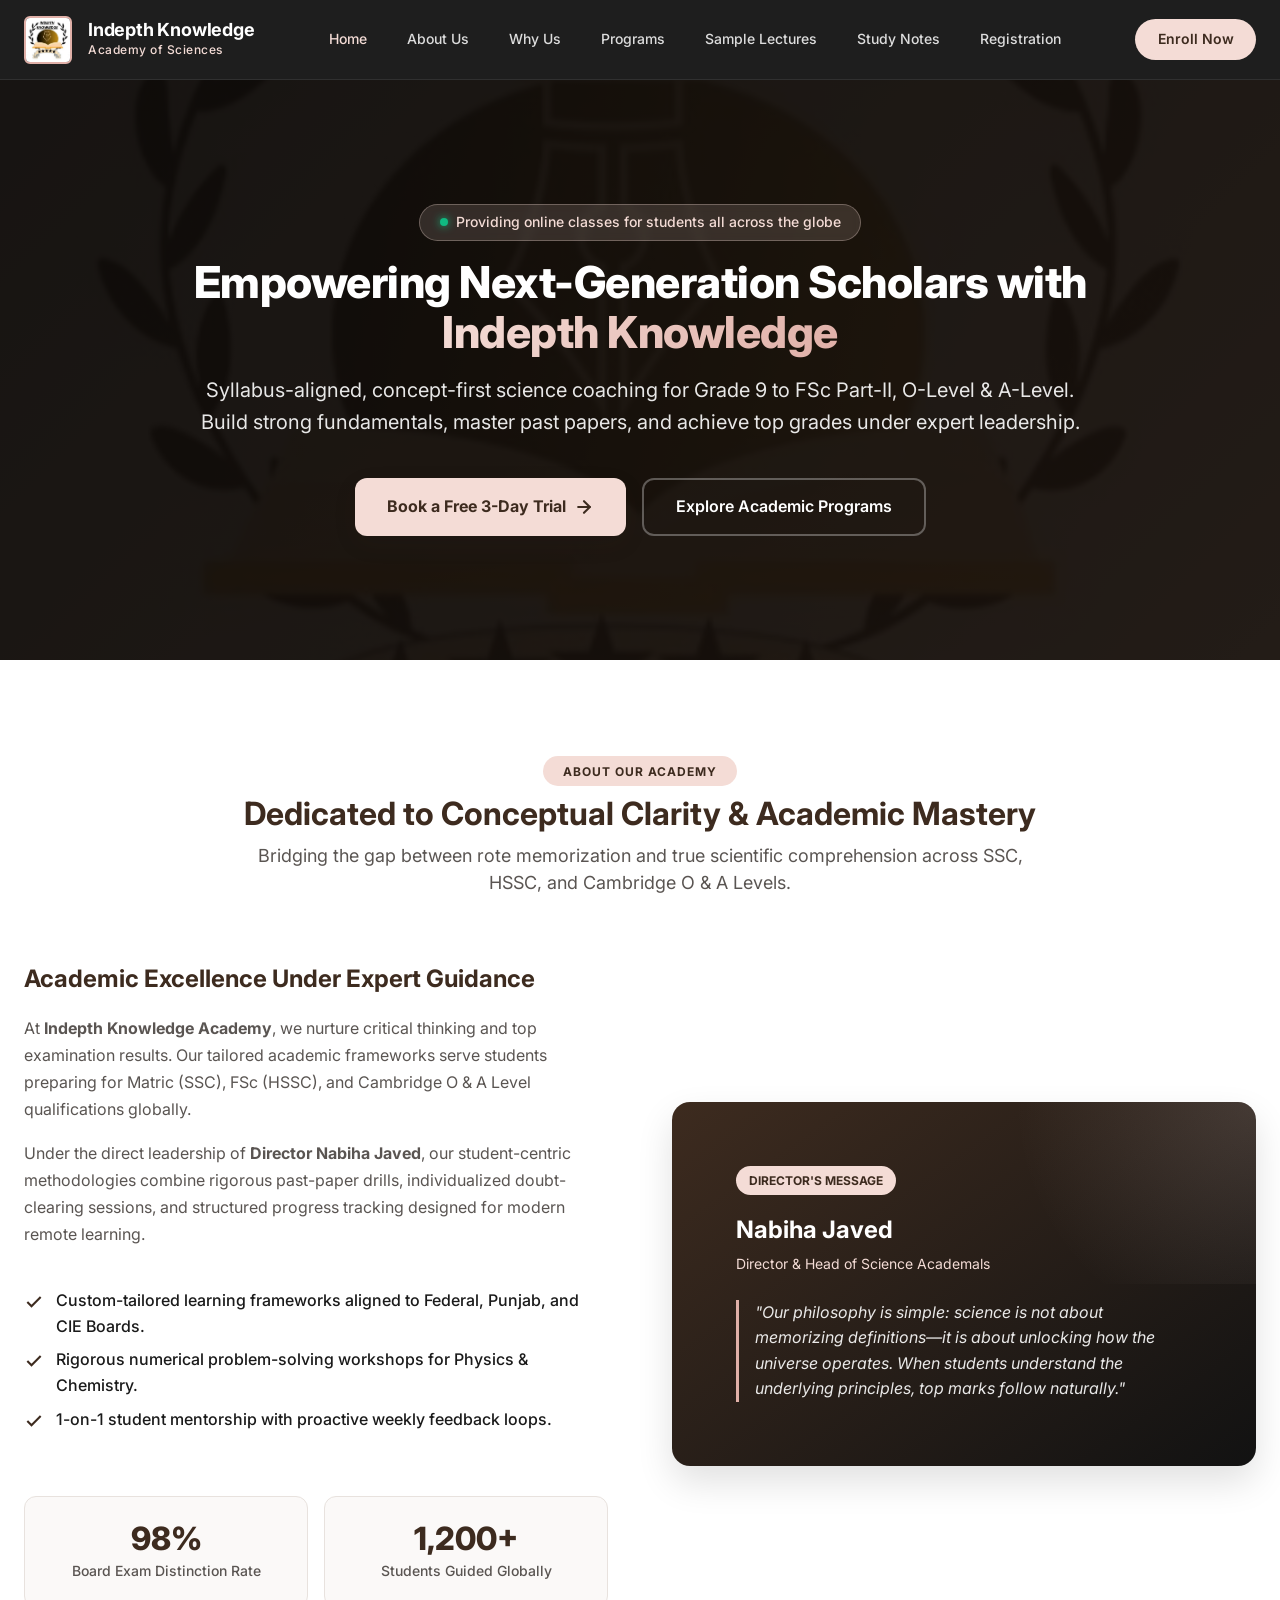
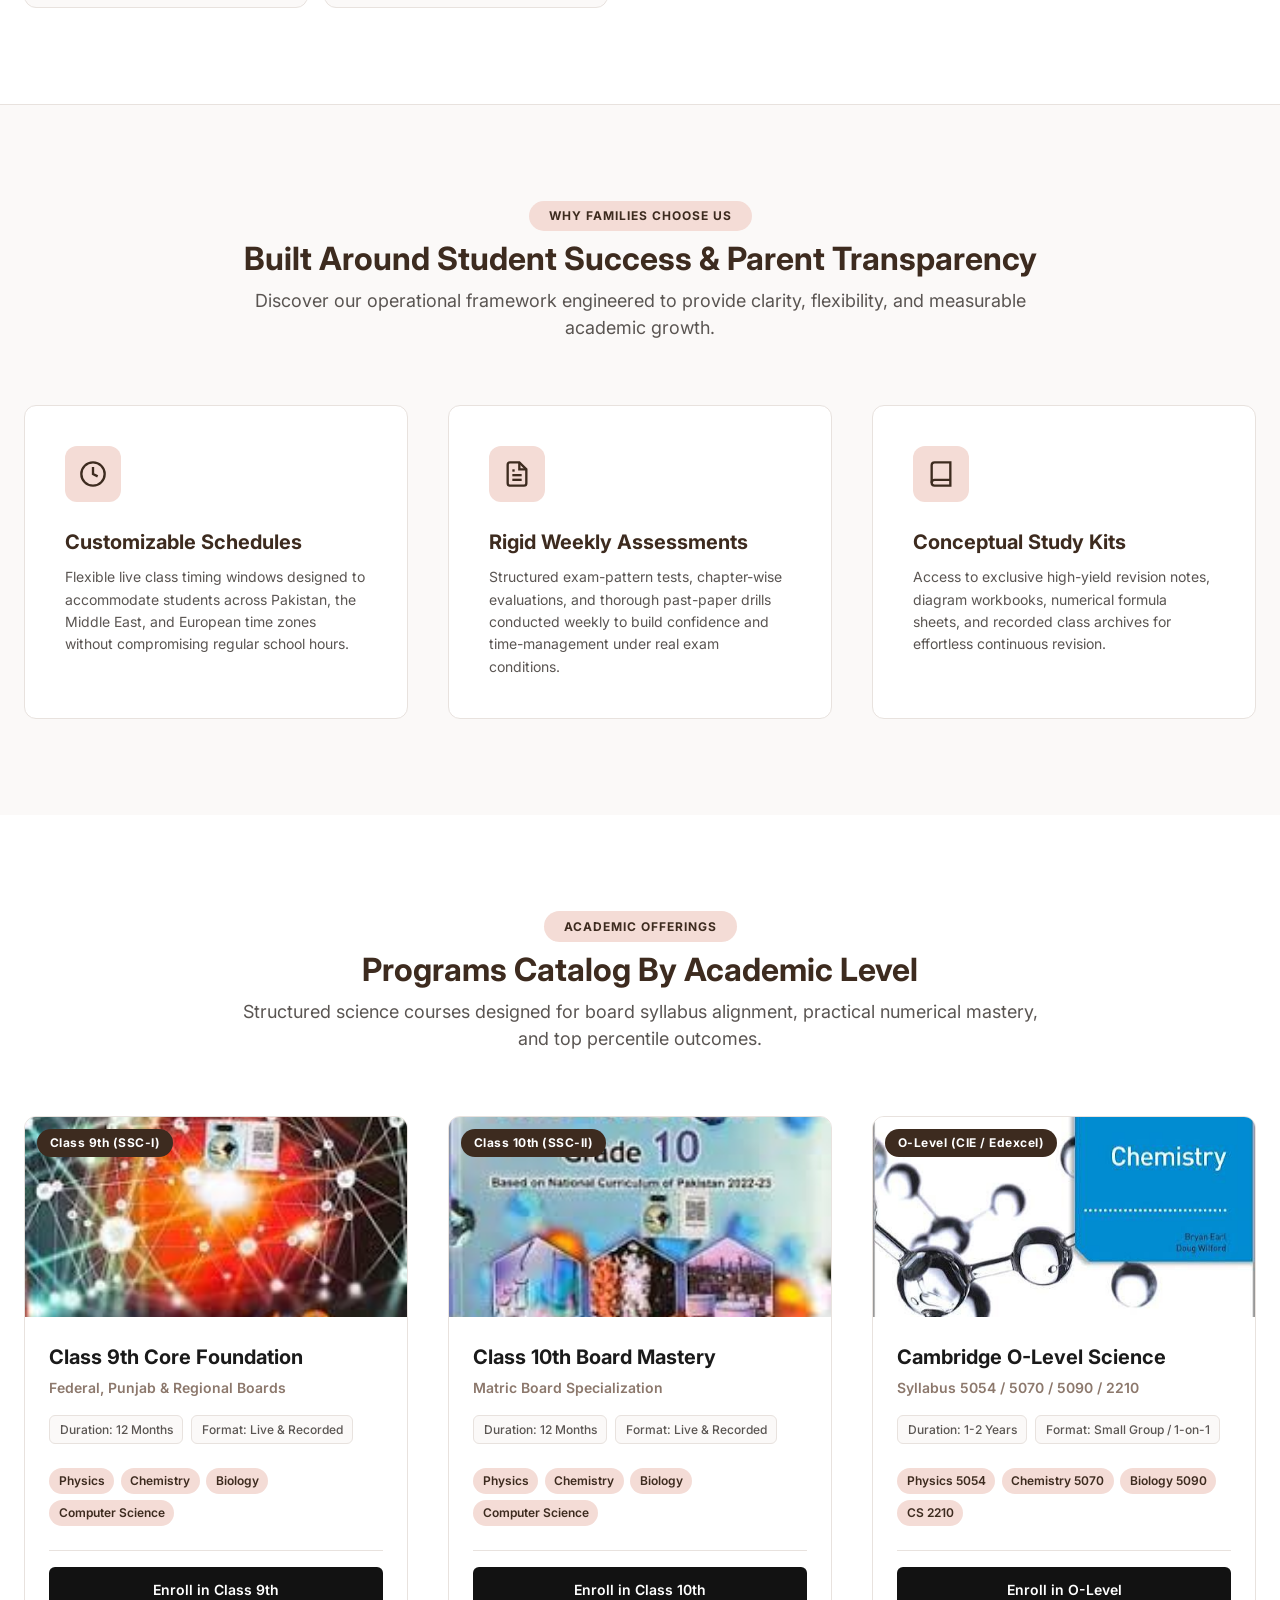
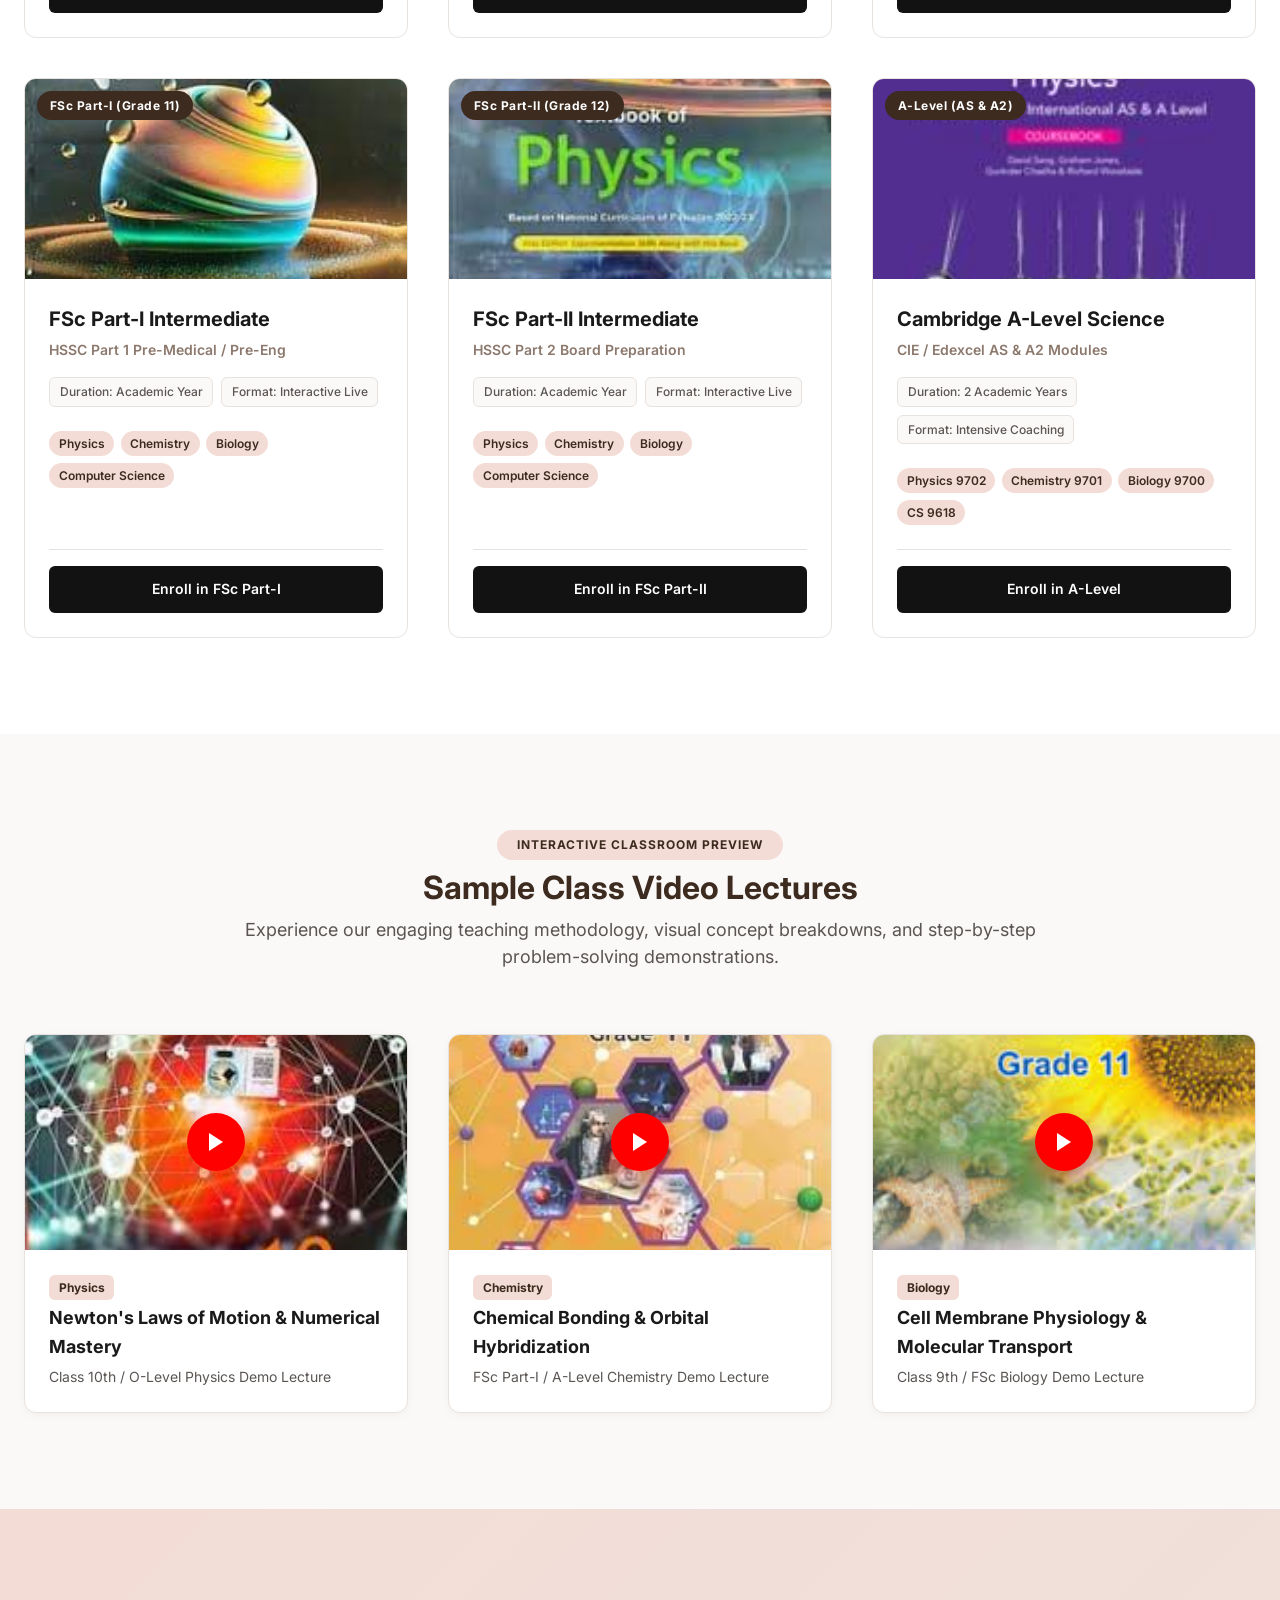
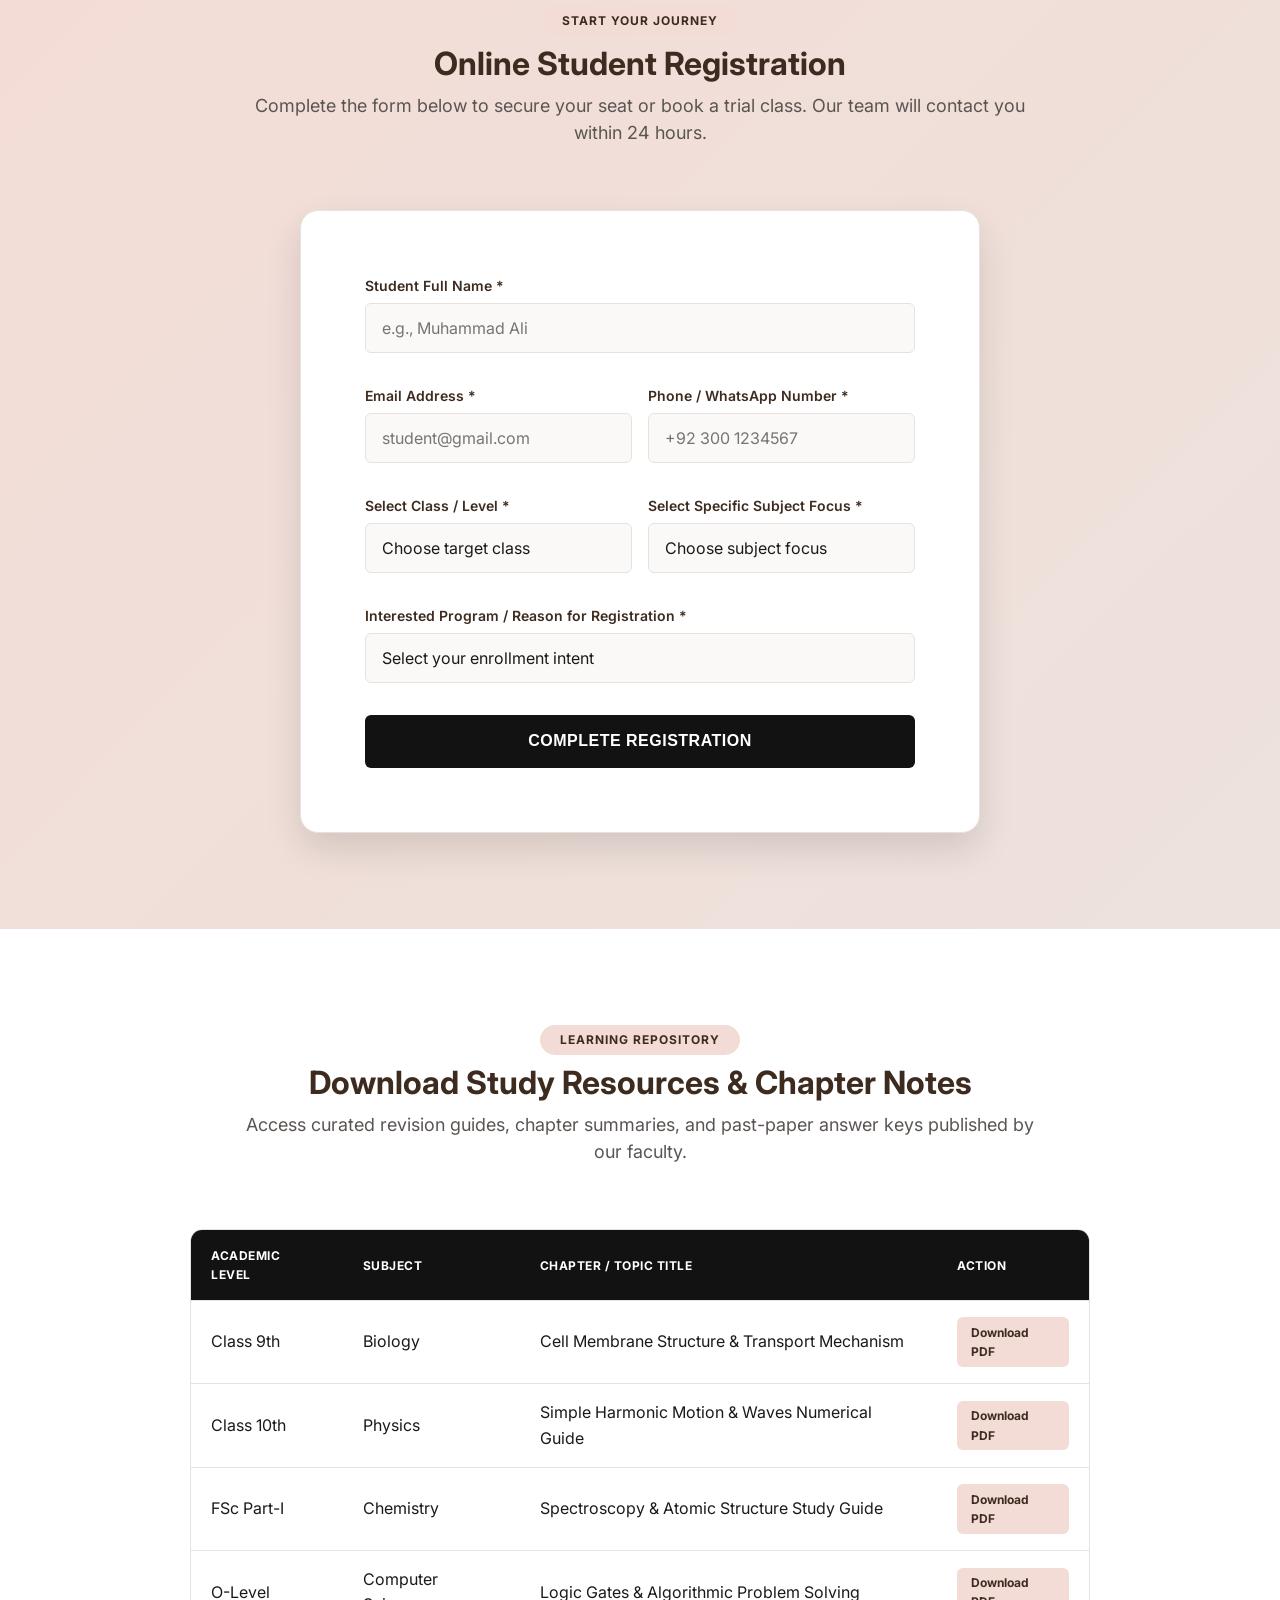
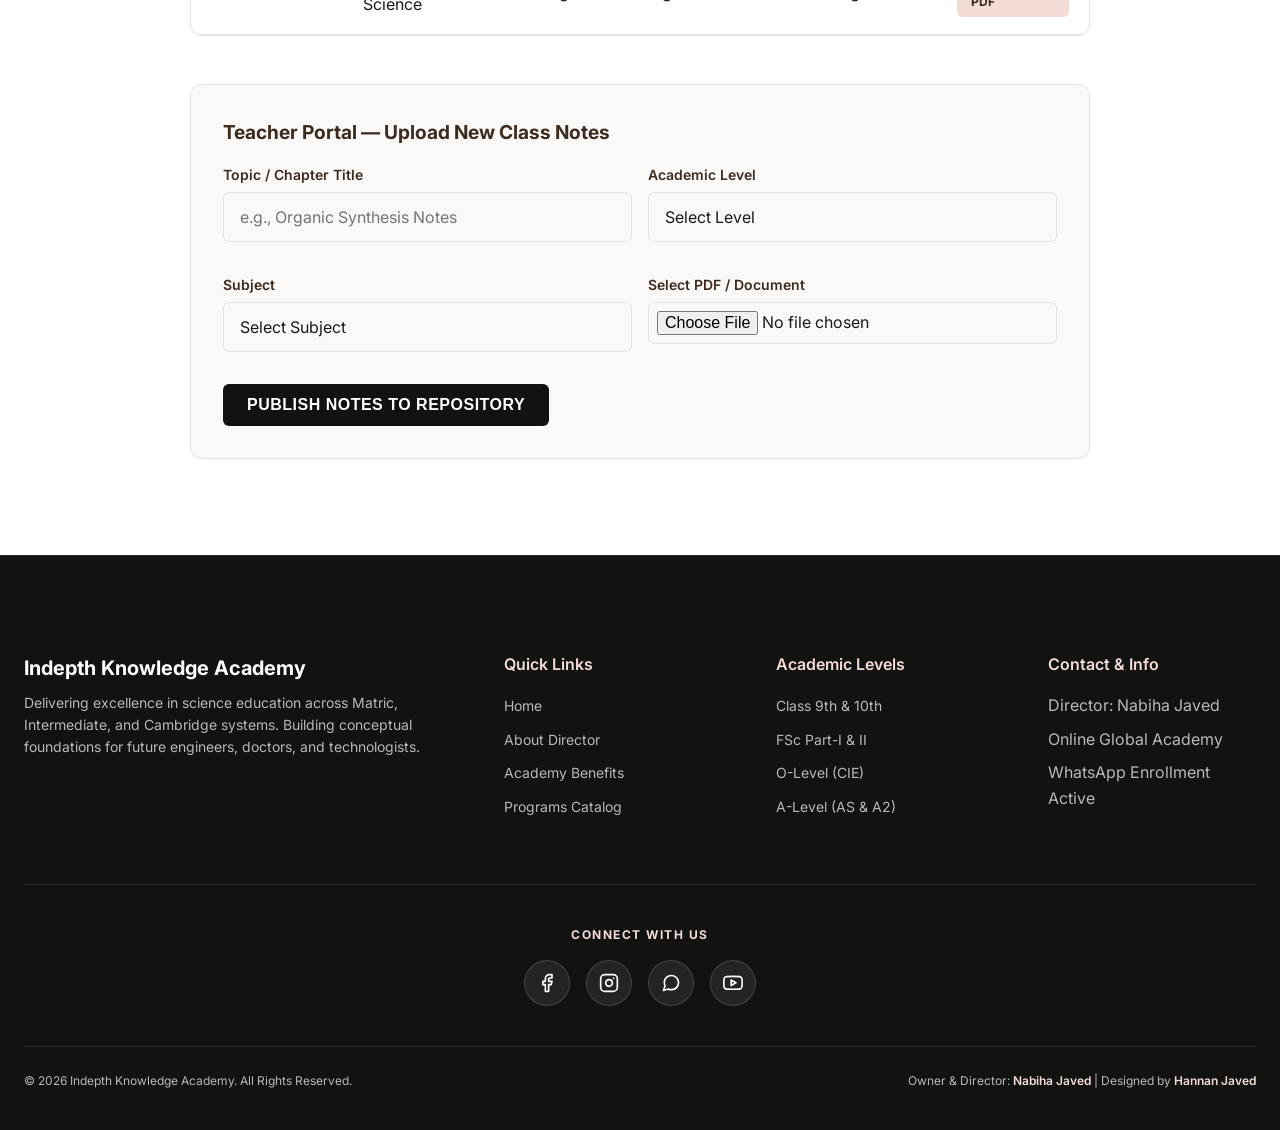
==== commit 9fbce774: "Refined some content from form and courses" ====
--- a/index.html
+++ b/index.html
@@ -276,24 +276,9 @@
             </p>
           </article>
 
+
+
           <!-- Card 3 -->
-          <article class="value-card">
-            <div class="value-icon-box" aria-hidden="true">
-              <svg width="28" height="28" viewBox="0 0 24 24" fill="none" stroke="currentColor" stroke-width="2">
-                <path d="M17 21v-2a4 4 0 0 0-4-4H5a4 4 0 0 0-4 4v2"></path>
-                <circle cx="9" cy="7" r="4"></circle>
-                <path d="M23 21v-2a4 4 0 0 0-3-3.87"></path>
-                <path d="M16 3.13a4 4 0 0 1 0 7.75"></path>
-              </svg>
-            </div>
-            <h3 class="value-title">Proactive Parent Reporting</h3>
-            <p class="value-desc">
-              Detailed weekly parent performance metrics, attendance tracking, and regular direct consultation sessions
-              with Director Nabiha Javed to ensure continuous transparency.
-            </p>
-          </article>
-
-          <!-- Card 4 -->
           <article class="value-card">
             <div class="value-icon-box" aria-hidden="true">
               <svg width="28" height="28" viewBox="0 0 24 24" fill="none" stroke="currentColor" stroke-width="2">
@@ -331,7 +316,7 @@
               <span class="program-level-badge">Class 9th (SSC-I)</span>
             </div>
             <div class="program-body">
-              <h3 class="program-title">Class 9th (SSC-I)</h3>
+              <h3 class="program-title">Class 9th Core Foundation</h3>
               <p class="program-subtitle">Federal, Punjab & Regional Boards</p>
 
               <div class="program-meta">
@@ -533,7 +518,7 @@
 
           <!-- Lecture 2 -->
           <article class="lecture-card">
-            <div class="video-wrapper" data-video-src="https://www.youtube.com/embed/t1M4w_Q2y2c"
+            <div class="video-wrapper" data-video-src="https://www.youtube.com/embed/LXb3EKWsInQ"
               data-video-title="FSc Chemistry Sample Lecture">
               <img src="assets/images/11th-chemistry.jpg" alt="FSc Chemistry Lecture Poster" class="video-poster-img"
                 loading="lazy">
@@ -600,7 +585,7 @@
               <!-- Email -->
               <div class="form-group">
                 <label for="email">Email Address *</label>
-                <input type="email" id="email" name="Email" class="form-control" placeholder="student@example.com"
+                <input type="email" id="email" name="Email" class="form-control" placeholder="student@gmail.com"
                   required>
               </div>
 
@@ -644,9 +629,8 @@
                   <option value="" disabled selected>Select your enrollment intent</option>
                   <option value="Book a Free 3-Day Trial Class">Book a Free 3-Day Trial Class</option>
                   <option value="Regular Academic Course Enrollment">Regular Academic Course Enrollment</option>
-                  <option value="Competitive Examination Preparation Prep">Competitive Examination Preparation Prep
+                  <option value="Exam Preparation">Competitive Examination Preparation Prep
                   </option>
-                  <option value="Language Program Registration">Language Program Registration</option>
                 </select>
               </div>
             </div>
--- a/styles.css
+++ b/styles.css
@@ -20,7 +20,7 @@
   --color-card-bg: #ffffff;
   --color-border: #e8e2de;
   --color-border-hover: #d2c8c0;
-  
+
   /* Text Colors */
   --color-text-main: #1a1a1a;
   --color-text-muted: #5a5552;
@@ -74,7 +74,9 @@
 /* --------------------------------------------------------------------------
    2. MODERN CSS RESET & ACCESSIBILITY BASICS
    -------------------------------------------------------------------------- */
-*, *::before, *::after {
+*,
+*::before,
+*::after {
   box-sizing: border-box;
   margin: 0;
   padding: 0;
@@ -94,7 +96,8 @@
   -moz-osx-font-smoothing: grayscale;
 }
 
-img, iframe {
+img,
+iframe {
   max-width: 100%;
   height: auto;
   display: block;
@@ -241,7 +244,8 @@
   position: relative;
 }
 
-.nav-link:hover, .nav-link.active {
+.nav-link:hover,
+.nav-link.active {
   color: var(--color-soft-pink);
 }
 
@@ -309,10 +313,11 @@
   right: 0;
   bottom: 0;
   background: linear-gradient(135deg, rgba(18, 18, 18, 0.88) 0%, rgba(61, 43, 31, 0.85) 100%),
-              url('assets/images/your-backgroun.jpg');
+    url('assets/images/your-backgroun.jpg');
   background-size: cover;
   background-position: center;
-  opacity: 0.28; /* Minimal opacity for an ultra-polished background overlay */
+  opacity: 0.28;
+  /* Minimal opacity for an ultra-polished background overlay */
   z-index: 1;
 }
 
@@ -984,7 +989,9 @@
 }
 
 @keyframes spin {
-  to { transform: rotate(360deg); }
+  to {
+    transform: rotate(360deg);
+  }
 }
 
 /* Thank You Card */
@@ -1019,8 +1026,15 @@
 }
 
 @keyframes fadeIn {
-  from { opacity: 0; transform: translateY(10px); }
-  to { opacity: 1; transform: translateY(0); }
+  from {
+    opacity: 0;
+    transform: translateY(10px);
+  }
+
+  to {
+    opacity: 1;
+    transform: translateY(0);
+  }
 }
 
 /* --------------------------------------------------------------------------
@@ -1044,7 +1058,8 @@
   min-width: 600px;
 }
 
-.resources-table th, .resources-table td {
+.resources-table th,
+.resources-table td {
   padding: 1rem 1.25rem;
   border-bottom: 1px solid var(--color-border);
 }
@@ -1221,6 +1236,7 @@
   .about-grid {
     grid-template-columns: 1fr;
   }
+
   .footer-grid {
     grid-template-columns: 1fr 1fr;
   }
@@ -1231,6 +1247,7 @@
     height: auto;
     padding: 1rem 0;
   }
+
   .nav-menu {
     display: none;
     position: absolute;
@@ -1243,32 +1260,41 @@
     gap: var(--space-md);
     border-bottom: 1px solid rgba(255, 255, 255, 0.1);
   }
+
   .nav-menu.is-active {
     display: flex;
   }
+
   .mobile-toggle {
     display: block;
   }
+
   .header-cta-btn {
     display: none;
   }
+
   .hero-title {
     font-size: var(--font-size-3xl);
   }
+
   .hero-subtitle {
     font-size: var(--font-size-base);
   }
+
   .form-grid {
     grid-template-columns: 1fr;
   }
+
   .form-group-full {
     grid-column: span 1;
   }
+
   .footer-grid {
     grid-template-columns: 1fr;
   }
+
   .footer-bottom {
     flex-direction: column;
     text-align: center;
   }
-}
+}
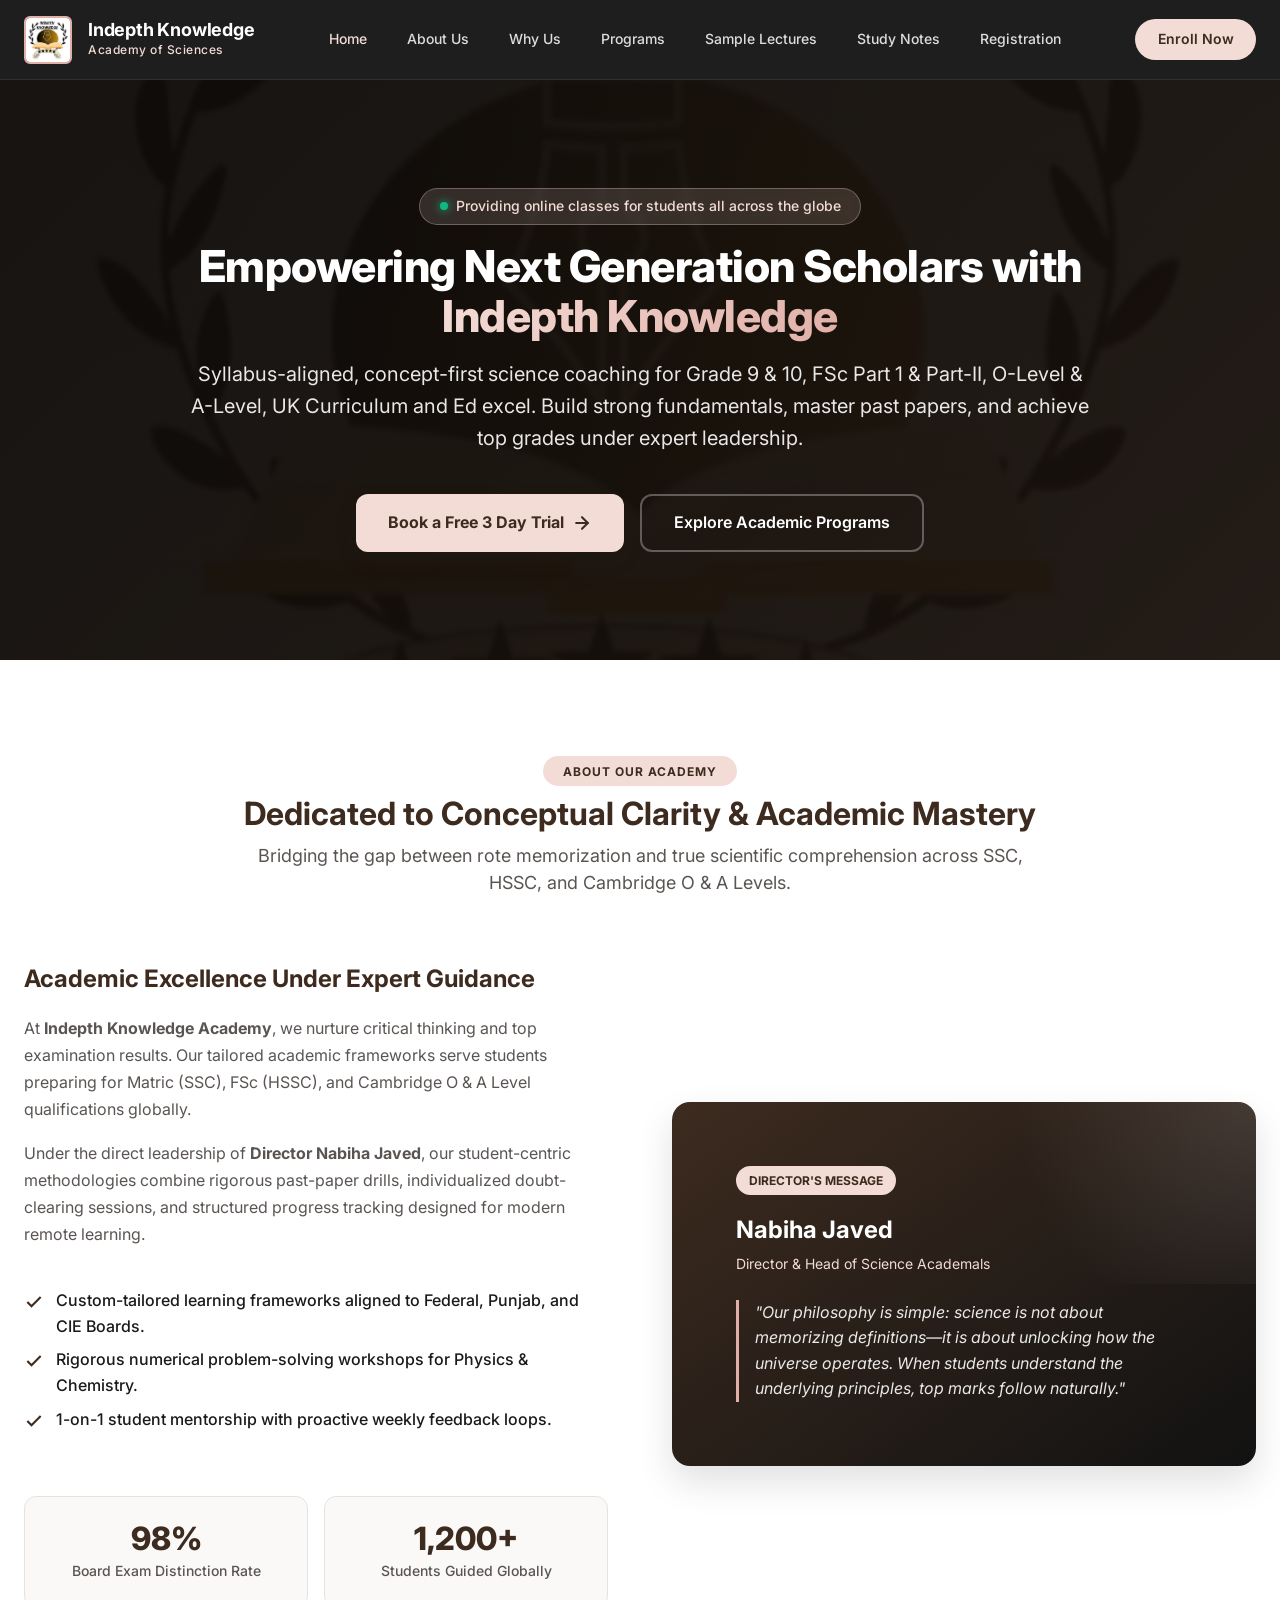
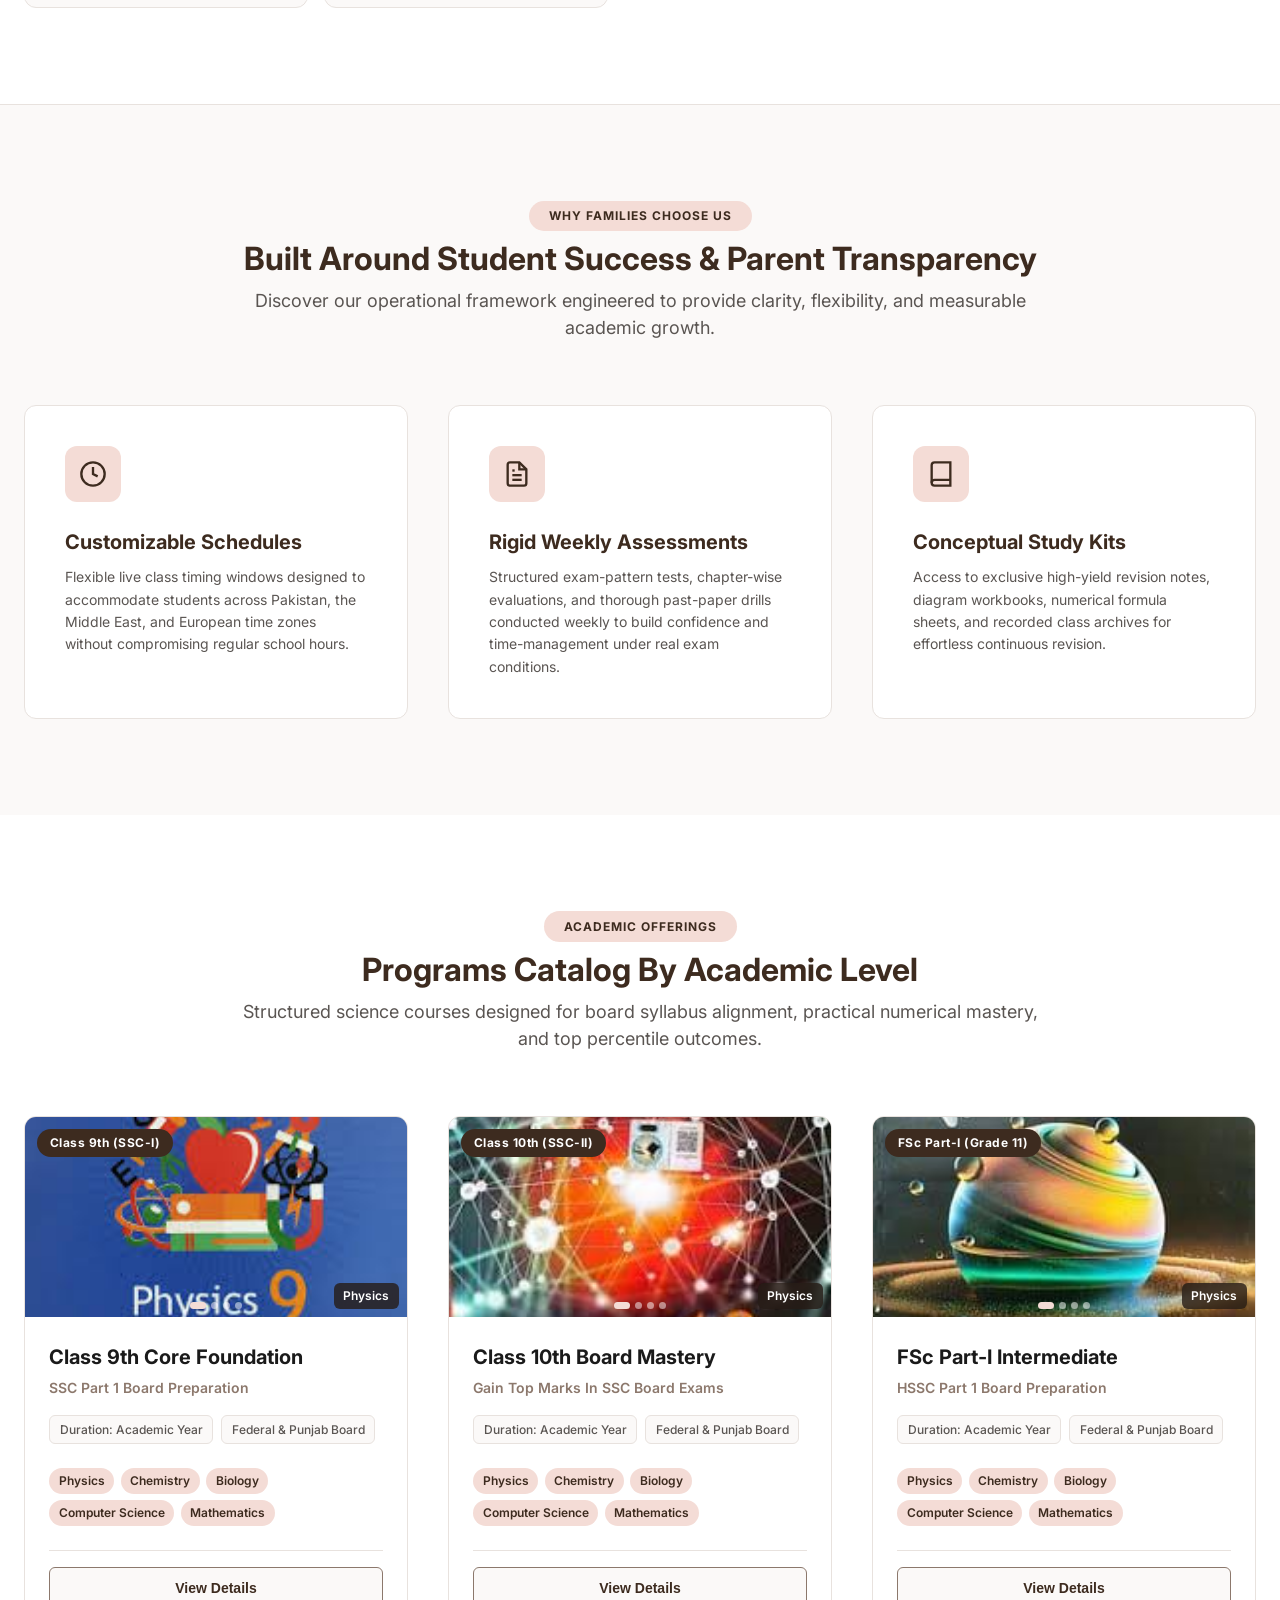
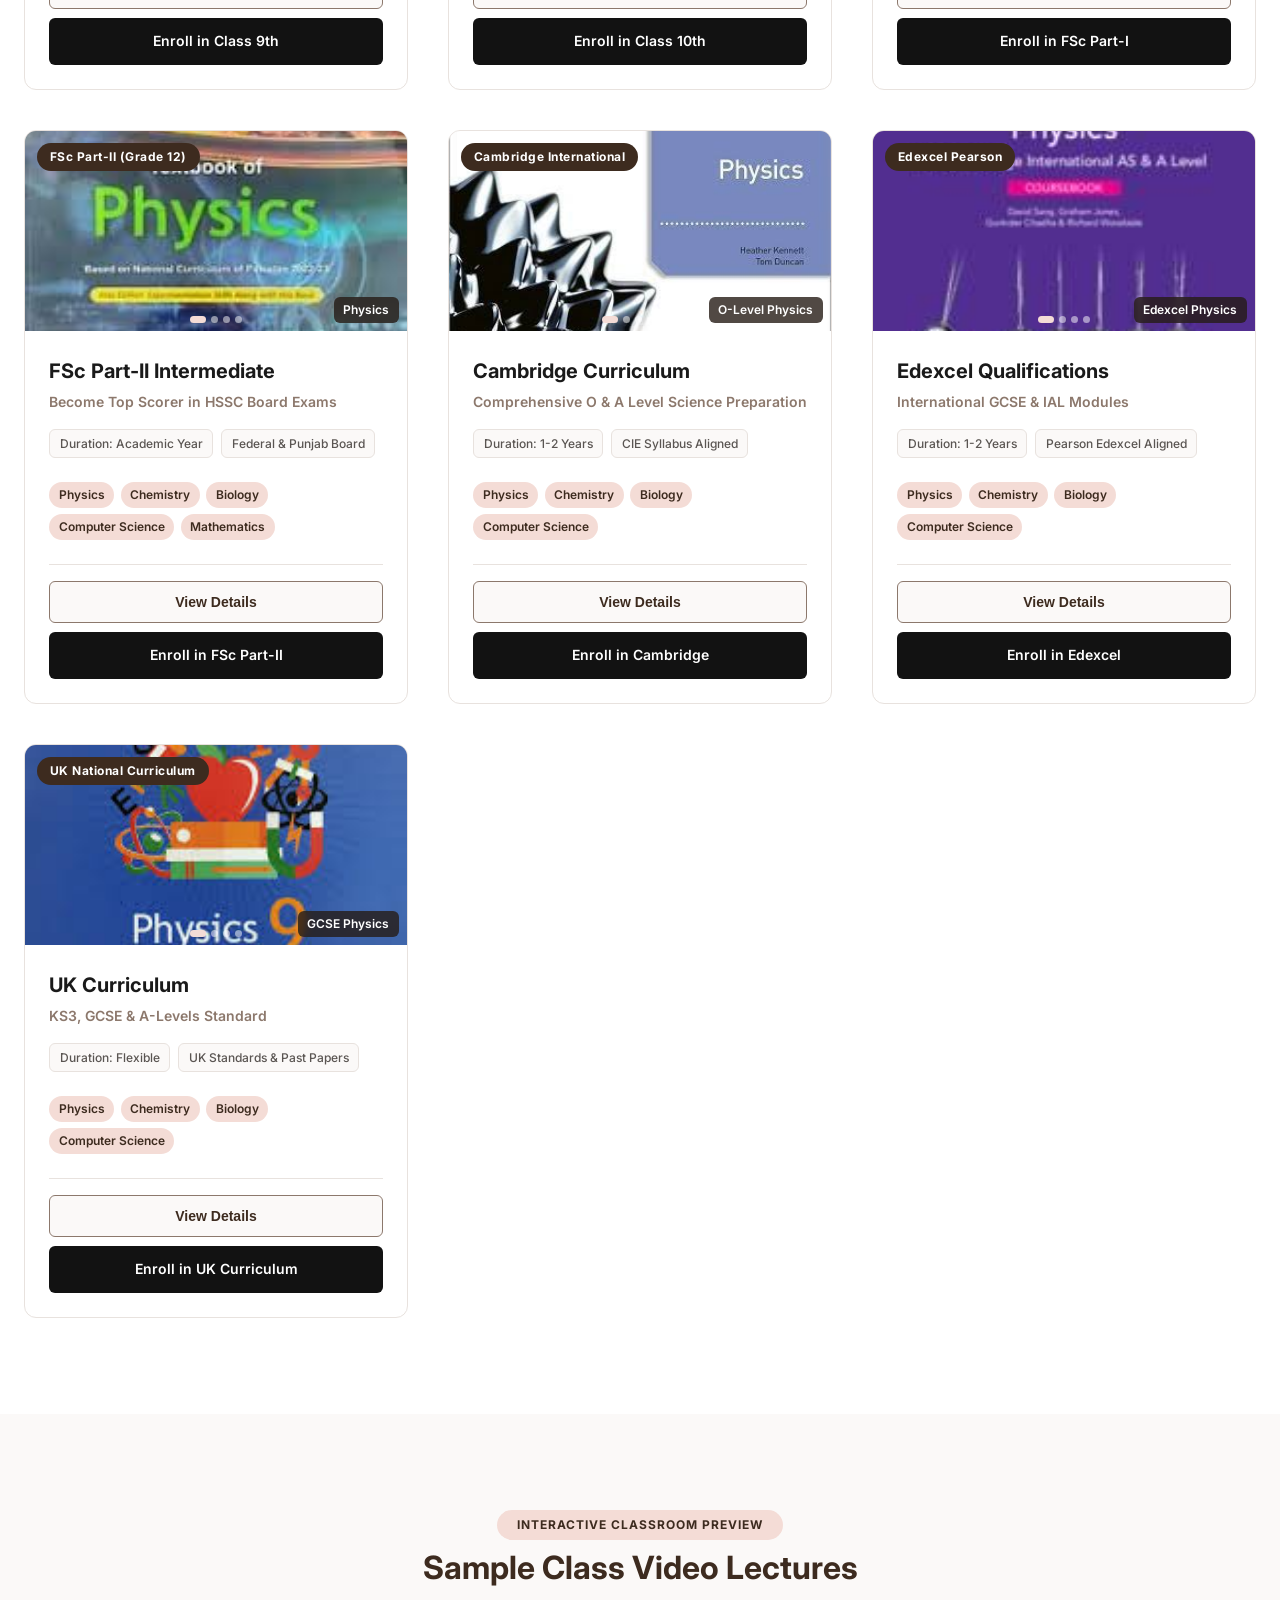
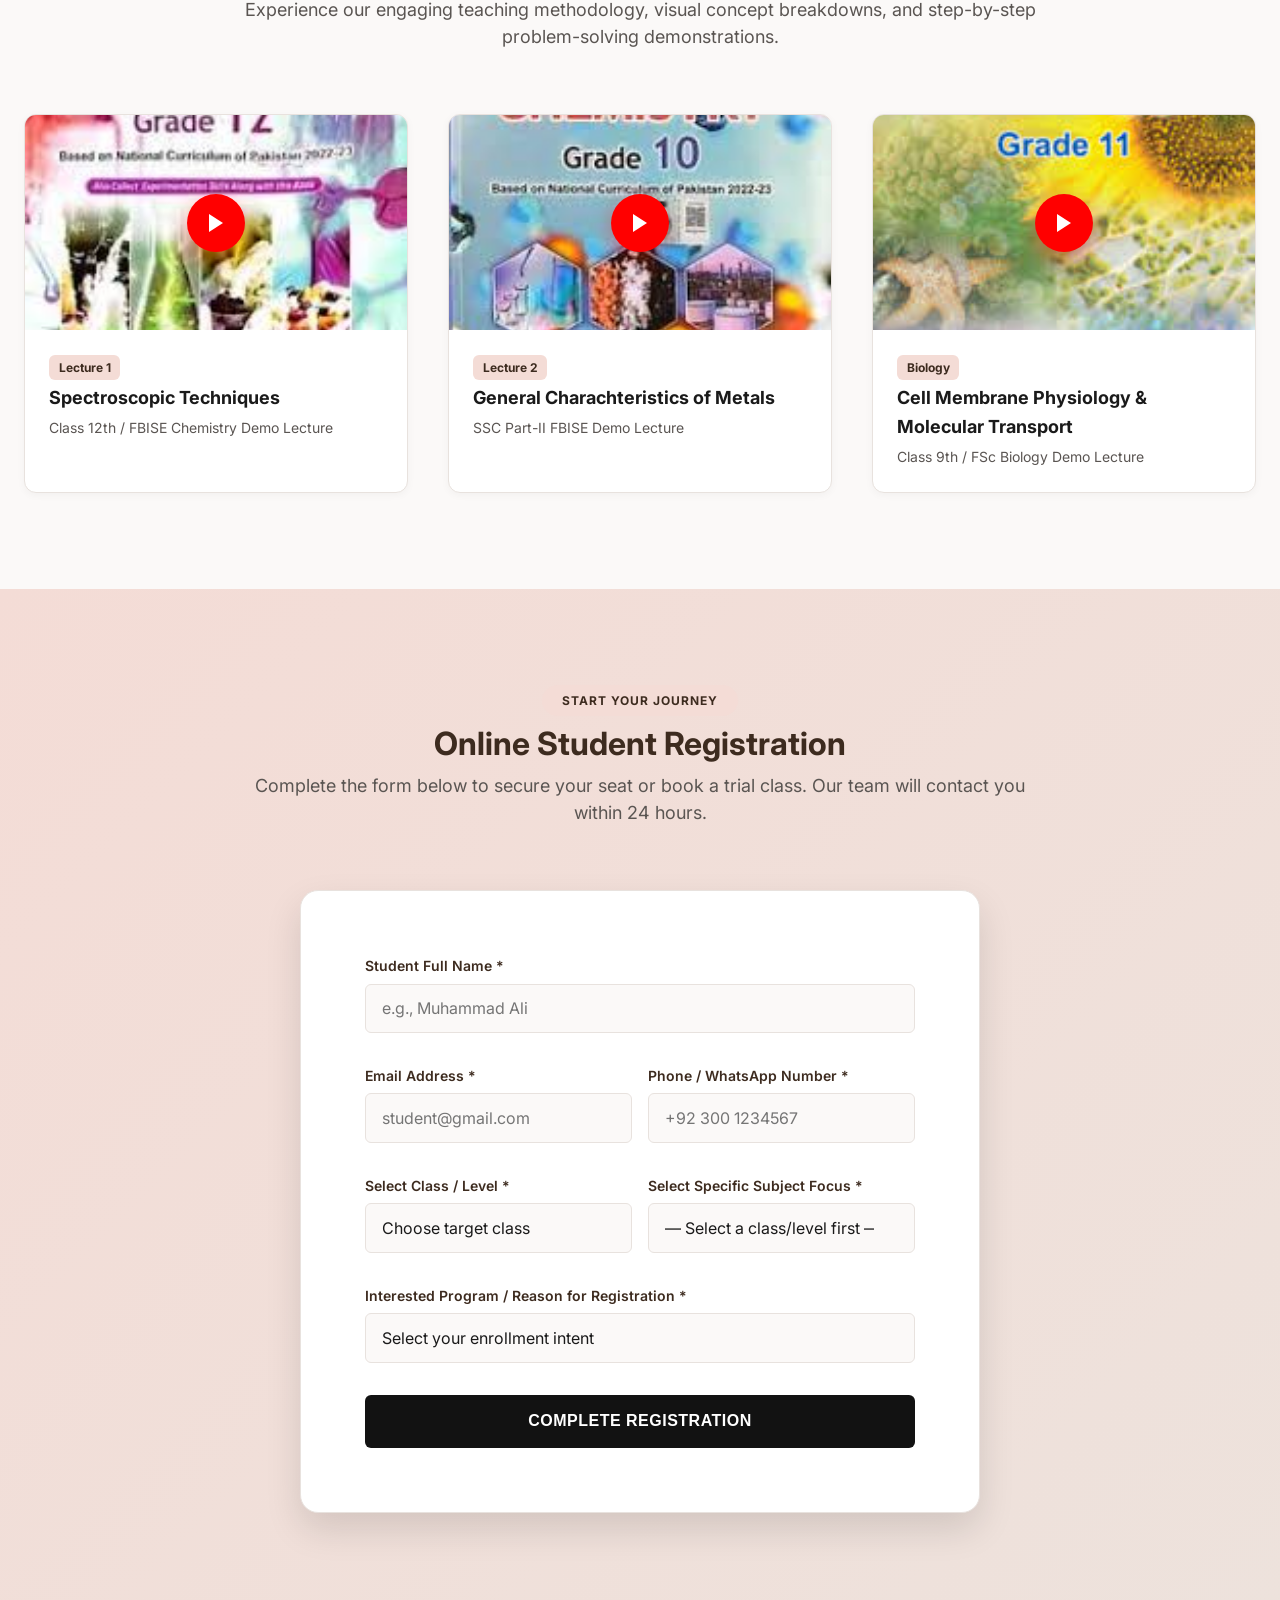
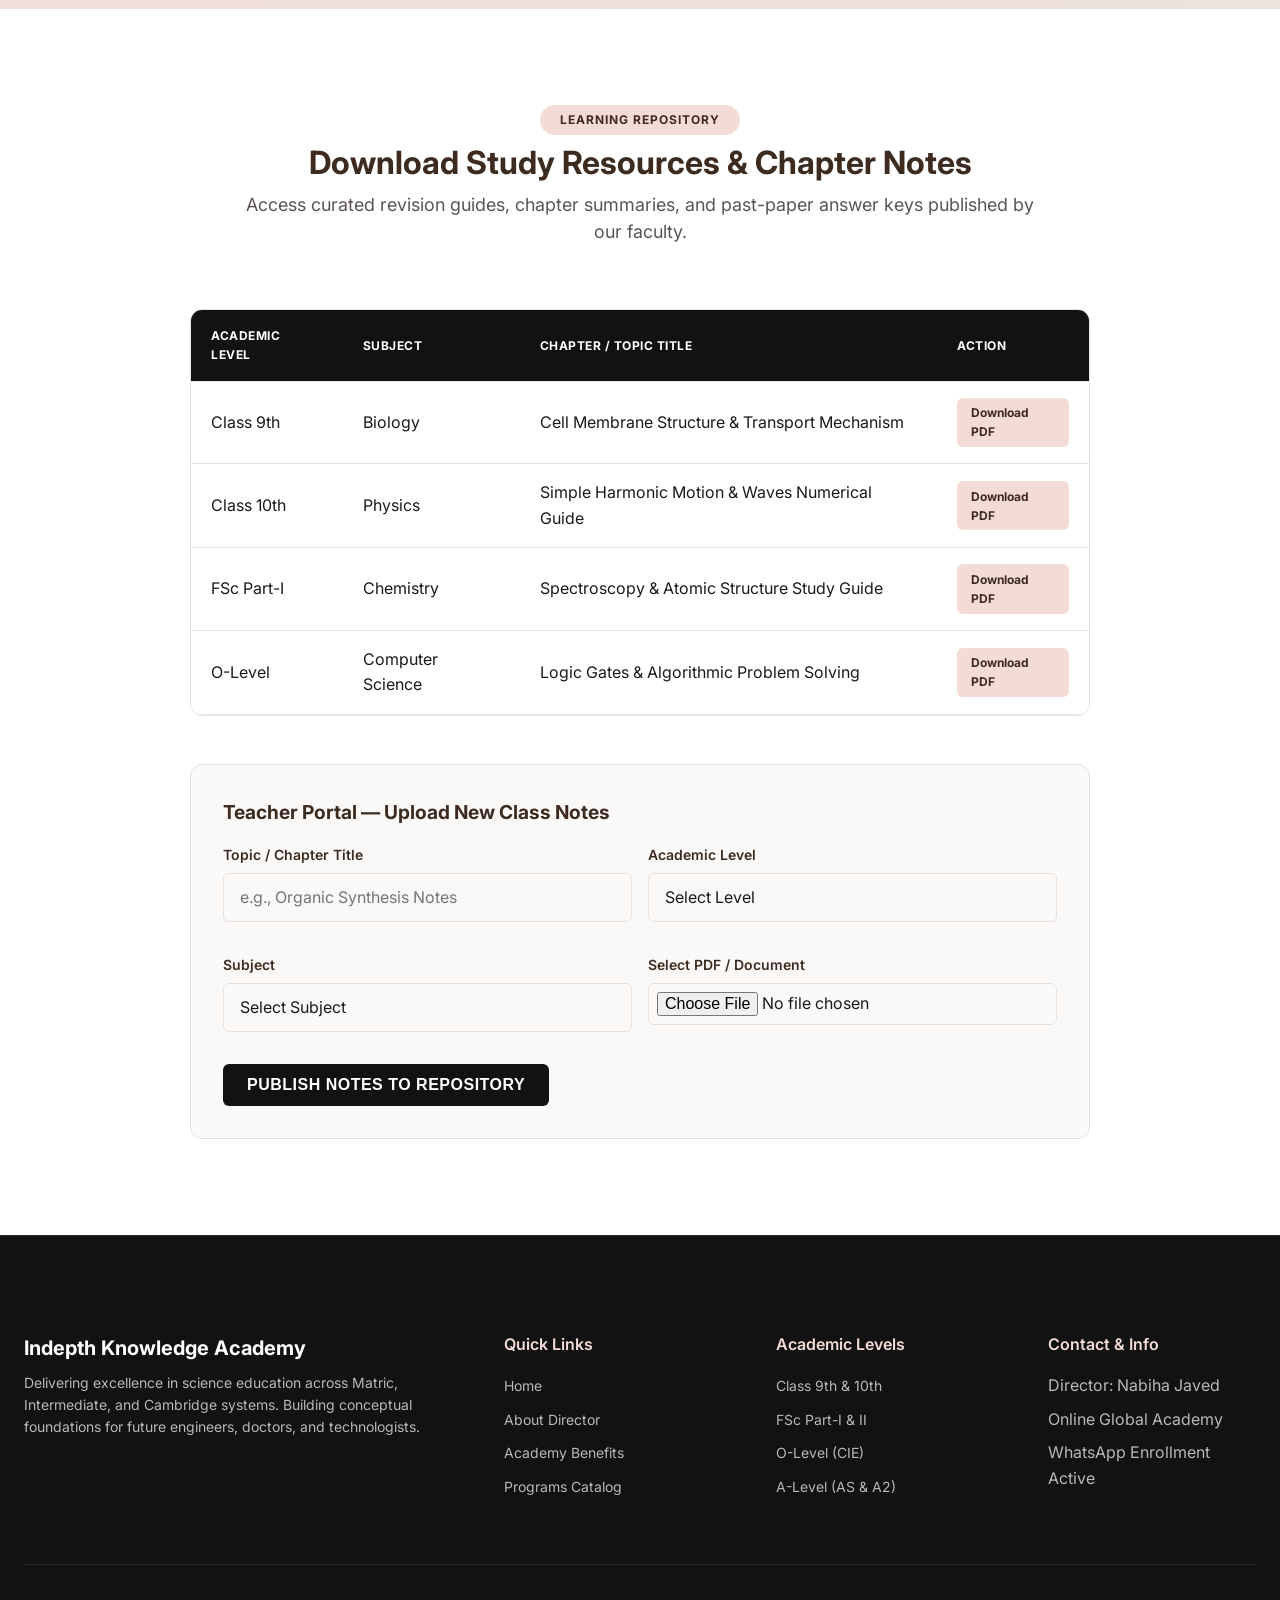
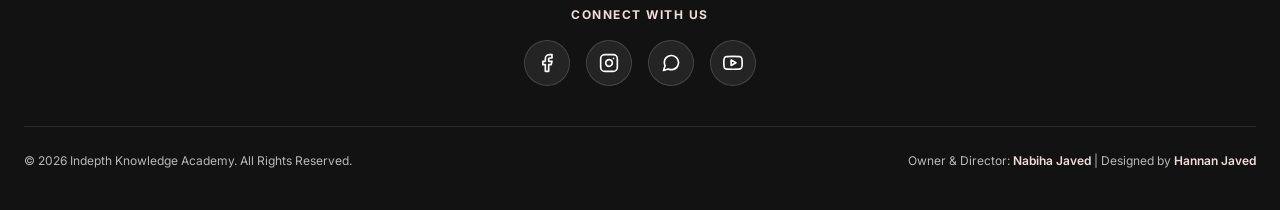
==== commit 49704151: "UPDATED PROGRAMS + FORM + LECTURES" ====
--- a/index.html
+++ b/index.html
@@ -132,17 +132,18 @@
 
             <!-- Single Unique H1 Heading -->
             <h1 id="hero-title-text" class="hero-title">
-              Empowering Next-Generation Scholars with <span>Indepth Knowledge</span>
+              Empowering Next Generation Scholars with <span>Indepth Knowledge</span>
             </h1>
 
             <p class="hero-subtitle">
-              Syllabus-aligned, concept-first science coaching for Grade 9 to FSc Part-II, O-Level & A-Level. Build
+              Syllabus-aligned, concept-first science coaching for Grade 9 & 10, FSc Part 1 & Part-II, O-Level &
+              A-Level, UK Curriculum and Ed excel. Build
               strong fundamentals, master past papers, and achieve top grades under expert leadership.
             </p>
 
             <div class="hero-cta-group">
               <a href="#register" class="btn-primary">
-                Book a Free 3-Day Trial
+                Book a Free 3 Day Trial
                 <svg width="20" height="20" viewBox="0 0 24 24" fill="none" stroke="currentColor" stroke-width="2.5"
                   stroke-linecap="round" stroke-linejoin="round" aria-hidden="true">
                   <line x1="5" y1="12" x2="19" y2="12"></line>
@@ -310,18 +311,44 @@
 
           <!-- Program 1: Class 9th -->
           <article class="program-card">
-            <div class="program-img-wrapper">
-              <img src="assets/images/10th-Physics.jpg" alt="Class 9th SSC Science Class Room" loading="lazy"
-                width="400" height="200">
+            <div class="program-img-wrapper program-carousel" data-carousel="9th">
+              <div class="carousel-track">
+                <div class="carousel-slide active">
+                  <img src="assets/images/physics.jpg" alt="Class 9th Physics Book Cover" loading="lazy">
+                  <span class="carousel-caption">Physics</span>
+                </div>
+                <div class="carousel-slide">
+                  <img src="assets/images/chemistry.jpg" alt="Class 9th Chemistry Book Cover" loading="lazy">
+                  <span class="carousel-caption">Chemistry</span>
+                </div>
+                <div class="carousel-slide">
+                  <img src="assets/images/Biology.jpg" alt="Class 9th Biology Book Cover" loading="lazy">
+                  <span class="carousel-caption">Biology</span>
+                </div>
+                <div class="carousel-slide">
+                  <img src="assets/images/computer science.jpg" alt="Class 9th Computer Science Book Cover"
+                    loading="lazy">
+                  <span class="carousel-caption">Computer Science</span>
+                </div>
+              </div>
+              <button type="button" class="carousel-btn carousel-prev"
+                aria-label="Previous Book Image">&#10094;</button>
+              <button type="button" class="carousel-btn carousel-next" aria-label="Next Book Image">&#10095;</button>
+              <div class="carousel-dots">
+                <span class="carousel-dot active"></span>
+                <span class="carousel-dot"></span>
+                <span class="carousel-dot"></span>
+                <span class="carousel-dot"></span>
+              </div>
               <span class="program-level-badge">Class 9th (SSC-I)</span>
             </div>
             <div class="program-body">
               <h3 class="program-title">Class 9th Core Foundation</h3>
-              <p class="program-subtitle">Federal, Punjab & Regional Boards</p>
+              <p class="program-subtitle">SSC Part 1 Board Preparation</p>
 
               <div class="program-meta">
-                <span class="meta-tag">Duration: 12 Months</span>
-                <span class="meta-tag">Format: Live & Recorded</span>
+                <span class="meta-tag">Duration: Academic Year</span>
+                <span class="meta-tag">Federal & Punjab Board</span>
               </div>
 
               <div class="subject-list-tags">
@@ -329,9 +356,11 @@
                 <span class="subject-pill">Chemistry</span>
                 <span class="subject-pill">Biology</span>
                 <span class="subject-pill">Computer Science</span>
+                <span class="subject-pill">Mathematics</span>
               </div>
 
               <div class="program-card-footer">
+                <button type="button" class="view-details-btn" data-program-id="9th">View Details</button>
                 <a href="#register" class="enroll-btn" data-enroll-level="9th">Enroll in Class 9th</a>
               </div>
             </div>
@@ -339,18 +368,44 @@
 
           <!-- Program 2: Class 10th -->
           <article class="program-card">
-            <div class="program-img-wrapper">
-              <img src="assets/images/10th-chemistry.jpg" alt="Class 10th SSC Chemistry & Science Class" loading="lazy"
-                width="400" height="200">
+            <div class="program-img-wrapper program-carousel" data-carousel="10th">
+              <div class="carousel-track">
+                <div class="carousel-slide active">
+                  <img src="assets/images/10th-Physics.jpg" alt="Class 10th Physics Book Cover" loading="lazy">
+                  <span class="carousel-caption">Physics</span>
+                </div>
+                <div class="carousel-slide">
+                  <img src="assets/images/10th-chemistry.jpg" alt="Class 10th Chemistry Book Cover" loading="lazy">
+                  <span class="carousel-caption">Chemistry</span>
+                </div>
+                <div class="carousel-slide">
+                  <img src="assets/images/10th-Biology.jpg" alt="Class 10th Biology Book Cover" loading="lazy">
+                  <span class="carousel-caption">Biology</span>
+                </div>
+                <div class="carousel-slide">
+                  <img src="assets/images/10th-computer science.jpg" alt="Class 10th Computer Science Book Cover"
+                    loading="lazy">
+                  <span class="carousel-caption">Computer Science</span>
+                </div>
+              </div>
+              <button type="button" class="carousel-btn carousel-prev"
+                aria-label="Previous Book Image">&#10094;</button>
+              <button type="button" class="carousel-btn carousel-next" aria-label="Next Book Image">&#10095;</button>
+              <div class="carousel-dots">
+                <span class="carousel-dot active"></span>
+                <span class="carousel-dot"></span>
+                <span class="carousel-dot"></span>
+                <span class="carousel-dot"></span>
+              </div>
               <span class="program-level-badge">Class 10th (SSC-II)</span>
             </div>
             <div class="program-body">
               <h3 class="program-title">Class 10th Board Mastery</h3>
-              <p class="program-subtitle">Matric Board Specialization</p>
+              <p class="program-subtitle">Gain Top Marks In SSC Board Exams</p>
 
               <div class="program-meta">
-                <span class="meta-tag">Duration: 12 Months</span>
-                <span class="meta-tag">Format: Live & Recorded</span>
+                <span class="meta-tag">Duration: Academic Year</span>
+                <span class="meta-tag">Federal & Punjab Board</span>
               </div>
 
               <div class="subject-list-tags">
@@ -358,57 +413,56 @@
                 <span class="subject-pill">Chemistry</span>
                 <span class="subject-pill">Biology</span>
                 <span class="subject-pill">Computer Science</span>
+                <span class="subject-pill">Mathematics</span>
               </div>
 
               <div class="program-card-footer">
+                <button type="button" class="view-details-btn" data-program-id="10th">View Details</button>
                 <a href="#register" class="enroll-btn" data-enroll-level="10th">Enroll in Class 10th</a>
               </div>
             </div>
           </article>
 
-          <!-- Program 3: O-Level -->
+          <!-- Program 3: FSc Part-I -->
           <article class="program-card">
-            <div class="program-img-wrapper">
-              <img src="assets/images/o-chemistry.jpg" alt="O Level Cambridge Science Coaching" loading="lazy"
-                width="400" height="200">
-              <span class="program-level-badge">O-Level (CIE / Edexcel)</span>
-            </div>
-            <div class="program-body">
-              <h3 class="program-title">Cambridge O-Level Science</h3>
-              <p class="program-subtitle">Syllabus 5054 / 5070 / 5090 / 2210</p>
-
-              <div class="program-meta">
-                <span class="meta-tag">Duration: 1-2 Years</span>
-                <span class="meta-tag">Format: Small Group / 1-on-1</span>
-              </div>
-
-              <div class="subject-list-tags">
-                <span class="subject-pill">Physics 5054</span>
-                <span class="subject-pill">Chemistry 5070</span>
-                <span class="subject-pill">Biology 5090</span>
-                <span class="subject-pill">CS 2210</span>
-              </div>
-
-              <div class="program-card-footer">
-                <a href="#register" class="enroll-btn" data-enroll-level="O-Level">Enroll in O-Level</a>
-              </div>
-            </div>
-          </article>
-
-          <!-- Program 4: FSc Part-I -->
-          <article class="program-card">
-            <div class="program-img-wrapper">
-              <img src="assets/images/11th-physics.jpg" alt="11th Grade FSc Pre-Medical & Pre-Engineering Physics"
-                loading="lazy" width="400" height="200">
+            <div class="program-img-wrapper program-carousel" data-carousel="fsc1">
+              <div class="carousel-track">
+                <div class="carousel-slide active">
+                  <img src="assets/images/11th-physics.jpg" alt="FSc Part 1 Physics Book Cover" loading="lazy">
+                  <span class="carousel-caption">Physics</span>
+                </div>
+                <div class="carousel-slide">
+                  <img src="assets/images/11th-chemistry.jpg" alt="FSc Part 1 Chemistry Book Cover" loading="lazy">
+                  <span class="carousel-caption">Chemistry</span>
+                </div>
+                <div class="carousel-slide">
+                  <img src="assets/images/11th-biology.jpg" alt="FSc Part 1 Biology Book Cover" loading="lazy">
+                  <span class="carousel-caption">Biology</span>
+                </div>
+                <div class="carousel-slide">
+                  <img src="assets/images/11th-computer science.jpg" alt="FSc Part 1 Computer Science Book Cover"
+                    loading="lazy">
+                  <span class="carousel-caption">Computer Science</span>
+                </div>
+              </div>
+              <button type="button" class="carousel-btn carousel-prev"
+                aria-label="Previous Book Image">&#10094;</button>
+              <button type="button" class="carousel-btn carousel-next" aria-label="Next Book Image">&#10095;</button>
+              <div class="carousel-dots">
+                <span class="carousel-dot active"></span>
+                <span class="carousel-dot"></span>
+                <span class="carousel-dot"></span>
+                <span class="carousel-dot"></span>
+              </div>
               <span class="program-level-badge">FSc Part-I (Grade 11)</span>
             </div>
             <div class="program-body">
               <h3 class="program-title">FSc Part-I Intermediate</h3>
-              <p class="program-subtitle">HSSC Part 1 Pre-Medical / Pre-Eng</p>
+              <p class="program-subtitle">HSSC Part 1 Board Preparation</p>
 
               <div class="program-meta">
                 <span class="meta-tag">Duration: Academic Year</span>
-                <span class="meta-tag">Format: Interactive Live</span>
+                <span class="meta-tag">Federal & Punjab Board</span>
               </div>
 
               <div class="subject-list-tags">
@@ -416,28 +470,56 @@
                 <span class="subject-pill">Chemistry</span>
                 <span class="subject-pill">Biology</span>
                 <span class="subject-pill">Computer Science</span>
+                <span class="subject-pill">Mathematics</span>
               </div>
 
               <div class="program-card-footer">
+                <button type="button" class="view-details-btn" data-program-id="fsc1">View Details</button>
                 <a href="#register" class="enroll-btn" data-enroll-level="FSc Part-I">Enroll in FSc Part-I</a>
               </div>
             </div>
           </article>
 
-          <!-- Program 5: FSc Part-II -->
+          <!-- Program 4: FSc Part-II -->
           <article class="program-card">
-            <div class="program-img-wrapper">
-              <img src="assets/images/12th-physics.jpg" alt="12th Grade FSc Part II Science Class" loading="lazy"
-                width="400" height="200">
+            <div class="program-img-wrapper program-carousel" data-carousel="fsc2">
+              <div class="carousel-track">
+                <div class="carousel-slide active">
+                  <img src="assets/images/12th-physics.jpg" alt="FSc Part 2 Physics Book Cover" loading="lazy">
+                  <span class="carousel-caption">Physics</span>
+                </div>
+                <div class="carousel-slide">
+                  <img src="assets/images/12th-chemistry.jpg" alt="FSc Part 2 Chemistry Book Cover" loading="lazy">
+                  <span class="carousel-caption">Chemistry</span>
+                </div>
+                <div class="carousel-slide">
+                  <img src="assets/images/12-biology.jpg" alt="FSc Part 2 Biology Book Cover" loading="lazy">
+                  <span class="carousel-caption">Biology</span>
+                </div>
+                <div class="carousel-slide">
+                  <img src="assets/images/12-computer science.jpg" alt="FSc Part 2 Computer Science Book Cover"
+                    loading="lazy">
+                  <span class="carousel-caption">Computer Science</span>
+                </div>
+              </div>
+              <button type="button" class="carousel-btn carousel-prev"
+                aria-label="Previous Book Image">&#10094;</button>
+              <button type="button" class="carousel-btn carousel-next" aria-label="Next Book Image">&#10095;</button>
+              <div class="carousel-dots">
+                <span class="carousel-dot active"></span>
+                <span class="carousel-dot"></span>
+                <span class="carousel-dot"></span>
+                <span class="carousel-dot"></span>
+              </div>
               <span class="program-level-badge">FSc Part-II (Grade 12)</span>
             </div>
             <div class="program-body">
               <h3 class="program-title">FSc Part-II Intermediate</h3>
-              <p class="program-subtitle">HSSC Part 2 Board Preparation</p>
+              <p class="program-subtitle">Become Top Scorer in HSSC Board Exams</p>
 
               <div class="program-meta">
                 <span class="meta-tag">Duration: Academic Year</span>
-                <span class="meta-tag">Format: Interactive Live</span>
+                <span class="meta-tag">Federal & Punjab Board</span>
               </div>
 
               <div class="subject-list-tags">
@@ -445,39 +527,188 @@
                 <span class="subject-pill">Chemistry</span>
                 <span class="subject-pill">Biology</span>
                 <span class="subject-pill">Computer Science</span>
+                <span class="subject-pill">Mathematics</span>
               </div>
 
               <div class="program-card-footer">
+                <button type="button" class="view-details-btn" data-program-id="fsc2">View Details</button>
                 <a href="#register" class="enroll-btn" data-enroll-level="FSc Part-II">Enroll in FSc Part-II</a>
               </div>
             </div>
           </article>
 
-          <!-- Program 6: A-Level -->
+          <!-- Program 5: Cambridge -->
           <article class="program-card">
-            <div class="program-img-wrapper">
-              <img src="assets/images/a-physics.jpg" alt="A Level Advanced Physics & Chemistry Coaching" loading="lazy"
-                width="400" height="200">
-              <span class="program-level-badge">A-Level (AS & A2)</span>
+            <div class="program-img-wrapper program-carousel" data-carousel="cambridge">
+              <div class="carousel-track">
+                <div class="carousel-slide active">
+                  <img src="assets/images/o-physic.jpg" alt="Cambridge O-Level Physics" loading="lazy">
+                  <span class="carousel-caption">O-Level Physics</span>
+                </div>
+                <div class="carousel-slide">
+                  <img src="assets/images/o-chemistry.jpg" alt="Cambridge O-Level Chemistry" loading="lazy">
+                  <span class="carousel-caption">O-Level Chemistry</span>
+                </div>
+                <div class="carousel-slide">
+                  <img src="assets/images/o-biology.jpg" alt="Cambridge O-Level Biology" loading="lazy">
+                  <span class="carousel-caption">O-Level Biology</span>
+                </div>
+                <div class="carousel-slide">
+                  <img src="assets/images/a-physics.jpg" alt="Cambridge A-Level Physics" loading="lazy">
+                  <span class="carousel-caption">A-Level Physics</span>
+                </div>
+                <div class="carousel-slide">
+                  <img src="assets/images/a-chemistry.jpg" alt="Cambridge A-Level Chemistry" loading="lazy">
+                  <span class="carousel-caption">A-Level Chemistry</span>
+                </div>
+                <div class="carousel-slide">
+                  <img src="assets/images/a-biology.jpg" alt="Cambridge A-Level Biology" loading="lazy">
+                  <span class="carousel-caption">A-Level Biology</span>
+                </div>
+              </div>
+              <button type="button" class="carousel-btn carousel-prev"
+                aria-label="Previous Book Image">&#10094;</button>
+              <button type="button" class="carousel-btn carousel-next" aria-label="Next Book Image">&#10095;</button>
+              <div class="carousel-dots">
+                <span class="carousel-dot active"></span>
+                <span class="carousel-dot"></span>
+                <span class="carousel-dot"></span>
+                <span class="carousel-dot"></span>
+                <span class="carousel-dot"></span>
+                <span class="carousel-dot"></span>
+              </div>
+              <span class="program-level-badge">Cambridge International</span>
             </div>
             <div class="program-body">
-              <h3 class="program-title">Cambridge A-Level Science</h3>
-              <p class="program-subtitle">CIE / Edexcel AS & A2 Modules</p>
+              <h3 class="program-title">Cambridge Curriculum</h3>
+              <p class="program-subtitle">Comprehensive O & A Level Science Preparation</p>
 
               <div class="program-meta">
-                <span class="meta-tag">Duration: 2 Academic Years</span>
-                <span class="meta-tag">Format: Intensive Coaching</span>
+                <span class="meta-tag">Duration: 1-2 Years</span>
+                <span class="meta-tag">CIE Syllabus Aligned</span>
               </div>
 
               <div class="subject-list-tags">
-                <span class="subject-pill">Physics 9702</span>
-                <span class="subject-pill">Chemistry 9701</span>
-                <span class="subject-pill">Biology 9700</span>
-                <span class="subject-pill">CS 9618</span>
+                <span class="subject-pill">Physics</span>
+                <span class="subject-pill">Chemistry</span>
+                <span class="subject-pill">Biology</span>
+                <span class="subject-pill">Computer Science</span>
               </div>
 
               <div class="program-card-footer">
-                <a href="#register" class="enroll-btn" data-enroll-level="A-Level">Enroll in A-Level</a>
+                <button type="button" class="view-details-btn" data-program-id="cambridge">View Details</button>
+                <a href="#register" class="enroll-btn" data-enroll-level="Cambridge">Enroll in Cambridge</a>
+              </div>
+            </div>
+          </article>
+
+          <!-- Program 6: Edexcel -->
+          <article class="program-card">
+            <div class="program-img-wrapper program-carousel" data-carousel="edexcel">
+              <div class="carousel-track">
+                <div class="carousel-slide active">
+                  <img src="assets/images/a-physics.jpg" alt="Edexcel Physics Book Cover" loading="lazy">
+                  <span class="carousel-caption">Edexcel Physics</span>
+                </div>
+                <div class="carousel-slide">
+                  <img src="assets/images/o-chemistry.jpg" alt="Edexcel Chemistry Book Cover" loading="lazy">
+                  <span class="carousel-caption">Edexcel Chemistry</span>
+                </div>
+                <div class="carousel-slide">
+                  <img src="assets/images/a-biology.jpg" alt="Edexcel Biology Book Cover" loading="lazy">
+                  <span class="carousel-caption">Edexcel Biology</span>
+                </div>
+                <div class="carousel-slide">
+                  <img src="assets/images/a-computer science.jpg" alt="Edexcel Computer Science Book Cover"
+                    loading="lazy">
+                  <span class="carousel-caption">Edexcel Computer Science</span>
+                </div>
+              </div>
+              <button type="button" class="carousel-btn carousel-prev"
+                aria-label="Previous Book Image">&#10094;</button>
+              <button type="button" class="carousel-btn carousel-next" aria-label="Next Book Image">&#10095;</button>
+              <div class="carousel-dots">
+                <span class="carousel-dot active"></span>
+                <span class="carousel-dot"></span>
+                <span class="carousel-dot"></span>
+                <span class="carousel-dot"></span>
+              </div>
+              <span class="program-level-badge">Edexcel Pearson</span>
+            </div>
+            <div class="program-body">
+              <h3 class="program-title">Edexcel Qualifications</h3>
+              <p class="program-subtitle">International GCSE & IAL Modules</p>
+
+              <div class="program-meta">
+                <span class="meta-tag">Duration: 1-2 Years</span>
+                <span class="meta-tag">Pearson Edexcel Aligned</span>
+              </div>
+
+              <div class="subject-list-tags">
+                <span class="subject-pill">Physics</span>
+                <span class="subject-pill">Chemistry</span>
+                <span class="subject-pill">Biology</span>
+                <span class="subject-pill">Computer Science</span>
+              </div>
+
+              <div class="program-card-footer">
+                <button type="button" class="view-details-btn" data-program-id="edexcel">View Details</button>
+                <a href="#register" class="enroll-btn" data-enroll-level="Edexcel">Enroll in Edexcel</a>
+              </div>
+            </div>
+          </article>
+
+          <!-- Program 7: UK Curriculum -->
+          <article class="program-card">
+            <div class="program-img-wrapper program-carousel" data-carousel="uk_curriculum">
+              <div class="carousel-track">
+                <div class="carousel-slide active">
+                  <img src="assets/images/physics.jpg" alt="UK Curriculum Physics Book Cover" loading="lazy">
+                  <span class="carousel-caption">GCSE Physics</span>
+                </div>
+                <div class="carousel-slide">
+                  <img src="assets/images/chemistry.jpg" alt="UK Curriculum Chemistry Book Cover" loading="lazy">
+                  <span class="carousel-caption">GCSE Chemistry</span>
+                </div>
+                <div class="carousel-slide">
+                  <img src="assets/images/Biology.jpg" alt="UK Curriculum Biology Book Cover" loading="lazy">
+                  <span class="carousel-caption">A-Level Biology</span>
+                </div>
+                <div class="carousel-slide">
+                  <img src="assets/images/computer science.jpg" alt="UK Curriculum CS Book Cover" loading="lazy">
+                  <span class="carousel-caption">Computer Science</span>
+                </div>
+              </div>
+              <button type="button" class="carousel-btn carousel-prev"
+                aria-label="Previous Book Image">&#10094;</button>
+              <button type="button" class="carousel-btn carousel-next" aria-label="Next Book Image">&#10095;</button>
+              <div class="carousel-dots">
+                <span class="carousel-dot active"></span>
+                <span class="carousel-dot"></span>
+                <span class="carousel-dot"></span>
+                <span class="carousel-dot"></span>
+              </div>
+              <span class="program-level-badge">UK National Curriculum</span>
+            </div>
+            <div class="program-body">
+              <h3 class="program-title">UK Curriculum</h3>
+              <p class="program-subtitle">KS3, GCSE & A-Levels Standard</p>
+
+              <div class="program-meta">
+                <span class="meta-tag">Duration: Flexible</span>
+                <span class="meta-tag">UK Standards & Past Papers</span>
+              </div>
+
+              <div class="subject-list-tags">
+                <span class="subject-pill">Physics</span>
+                <span class="subject-pill">Chemistry</span>
+                <span class="subject-pill">Biology</span>
+                <span class="subject-pill">Computer Science</span>
+              </div>
+
+              <div class="program-card-footer">
+                <button type="button" class="view-details-btn" data-program-id="uk_curriculum">View Details</button>
+                <a href="#register" class="enroll-btn" data-enroll-level="UK Curriculum">Enroll in UK Curriculum</a>
               </div>
             </div>
           </article>
@@ -499,39 +730,39 @@
         <div class="lectures-grid">
           <!-- Lecture 1 -->
           <article class="lecture-card">
-            <div class="video-wrapper" data-video-src="https://www.youtube.com/embed/LXb3EKWsInQ"
-              data-video-title="Class 10th Physics Sample Lecture">
-              <img src="assets/images/10th-Physics.jpg" alt="Class 10th Physics Lecture Poster" class="video-poster-img"
+            <div class="video-wrapper" data-video-src="https://youtu.be/HF6Hi5Rduoo?si=Rwm-agIKpf7Be0mx"
+              data-video-title="Grade 12 FBISE Sample Lecture">
+              <img src="assets/images/12th-chemistry.jpg" alt="Class 12th Lecture Poster" class="video-poster-img"
                 loading="lazy">
-              <div class="video-play-btn" aria-label="Play Physics Lecture">
+              <div class="video-play-btn" aria-label="Play Lecture">
                 <svg width="24" height="24" viewBox="0 0 24 24" fill="currentColor">
                   <polygon points="5 3 19 12 5 21 5 3"></polygon>
                 </svg>
               </div>
             </div>
             <div class="lecture-info">
-              <span class="lecture-badge">Physics</span>
-              <h3 class="lecture-title">Newton's Laws of Motion & Numerical Mastery</h3>
-              <p class="lecture-topic">Class 10th / O-Level Physics Demo Lecture</p>
+              <span class="lecture-badge">Lecture 1</span>
+              <h3 class="lecture-title">Spectroscopic Techniques</h3>
+              <p class="lecture-topic">Class 12th / FBISE Chemistry Demo Lecture</p>
             </div>
           </article>
 
           <!-- Lecture 2 -->
           <article class="lecture-card">
-            <div class="video-wrapper" data-video-src="https://www.youtube.com/embed/LXb3EKWsInQ"
-              data-video-title="FSc Chemistry Sample Lecture">
-              <img src="assets/images/11th-chemistry.jpg" alt="FSc Chemistry Lecture Poster" class="video-poster-img"
+            <div class="video-wrapper" data-video-src="https://youtu.be/SMgH8pJw8TM?si=3aqJjw8mzAmI4JpD"
+              data-video-title="Grade 10 FBISE Sample Lecture">
+              <img src="assets/images/10th-chemistry.jpg" alt="Grade 10 FBISE Sample Lecture" class="video-poster-img"
                 loading="lazy">
-              <div class="video-play-btn" aria-label="Play Chemistry Lecture">
+              <div class="video-play-btn" aria-label="Play Lecture">
                 <svg width="24" height="24" viewBox="0 0 24 24" fill="currentColor">
                   <polygon points="5 3 19 12 5 21 5 3"></polygon>
                 </svg>
               </div>
             </div>
             <div class="lecture-info">
-              <span class="lecture-badge">Chemistry</span>
-              <h3 class="lecture-title">Chemical Bonding & Orbital Hybridization</h3>
-              <p class="lecture-topic">FSc Part-I / A-Level Chemistry Demo Lecture</p>
+              <span class="lecture-badge">Lecture 2</span>
+              <h3 class="lecture-title">General Charachteristics of Metals</h3>
+              <p class="lecture-topic">SSC Part-II FBISE Demo Lecture</p>
             </div>
           </article>
 
@@ -602,23 +833,19 @@
                   <option value="" disabled selected>Choose target class</option>
                   <option value="9th">Class 9th (SSC-I)</option>
                   <option value="10th">Class 10th (SSC-II)</option>
-                  <option value="O-Level">O-Level (CIE / Edexcel)</option>
                   <option value="FSc Part-I">FSc Part-I (HSSC-I)</option>
                   <option value="FSc Part-II">FSc Part-II (HSSC-II)</option>
-                  <option value="A-Level">A-Level (CIE / Edexcel)</option>
+                  <option value="Cambridge">Cambridge (O & A Level)</option>
+                  <option value="Edexcel">Edexcel (iGCSE & IAL)</option>
+                  <option value="UK Curriculum">UK Curriculum (GCSE & A-Level)</option>
                 </select>
               </div>
 
-              <!-- Subject Choice -->
+              <!-- Subject Choice (dynamically populated by JS based on grade selection) -->
               <div class="form-group">
                 <label for="subject">Select Specific Subject Focus *</label>
                 <select id="subject" name="Subject Focus" class="form-control" required>
-                  <option value="" disabled selected>Choose subject focus</option>
-                  <option value="All Science Subjects Bundle">All Science Subjects Bundle</option>
-                  <option value="Physics Focus">Physics Focus</option>
-                  <option value="Chemistry Focus">Chemistry Focus</option>
-                  <option value="Biology Focus">Biology Focus</option>
-                  <option value="Computer Science Focus">Computer Science Focus</option>
+                  <option value="" disabled selected>— Select a class/level first —</option>
                 </select>
               </div>
 
@@ -849,6 +1076,37 @@
     </div>
   </footer>
 
+  <!-- ================= PROGRAM DETAILS MODAL POPUP ================= -->
+  <div id="program-modal" class="modal-overlay" aria-hidden="true" role="dialog" aria-modal="true"
+    aria-labelledby="modal-title">
+    <div class="modal-content">
+      <button type="button" id="modal-close-btn" class="modal-close-btn" aria-label="Close modal">&times;</button>
+
+      <div class="modal-header">
+        <h3 id="modal-title" class="modal-title">Program Details</h3>
+        <p id="modal-subtitle" class="modal-subtitle">Select your board / curriculum track to view offered subjects</p>
+      </div>
+
+      <!-- Step 1: Option Selection (Board or Level choices) -->
+      <div id="modal-step-selection" class="modal-step active">
+        <div id="modal-options-grid" class="modal-options-grid">
+          <!-- Dynamically injected via JS -->
+        </div>
+      </div>
+
+      <!-- Step 2: Subjects & Books Grid View -->
+      <div id="modal-step-subjects" class="modal-step">
+        <div class="modal-navigation-bar">
+          <button type="button" id="modal-back-btn" class="modal-back-btn">&larr; Back to Board Options</button>
+          <span id="modal-selected-tag" class="modal-selected-tag">Federal Board</span>
+        </div>
+        <div id="modal-subjects-grid" class="modal-subjects-grid">
+          <!-- Dynamically injected via JS -->
+        </div>
+      </div>
+    </div>
+  </div>
+
   <!-- External JavaScript Logic -->
   <script src="app.js" defer></script>
 </body>
--- a/styles.css
+++ b/styles.css
@@ -753,8 +753,30 @@
   padding-top: var(--space-md);
   border-top: 1px solid var(--color-border);
   display: flex;
-  justify-content: space-between;
-  align-items: center;
+  flex-direction: column;
+  gap: 0.6rem;
+  width: 100%;
+}
+
+.view-details-btn {
+  width: 100%;
+  background-color: var(--color-light-bg);
+  color: var(--color-deep-brown);
+  border: 1.5px solid var(--color-warm-tan);
+  padding: 0.75rem 1rem;
+  border-radius: var(--radius-sm);
+  font-size: var(--font-size-sm);
+  font-weight: 700;
+  cursor: pointer;
+  text-align: center;
+  transition: all var(--transition-fast);
+}
+
+.view-details-btn:hover {
+  background-color: var(--color-soft-pink);
+  border-color: var(--color-accent-pink);
+  color: var(--color-deep-brown);
+  transform: translateY(-1px);
 }
 
 .enroll-btn {
@@ -774,6 +796,410 @@
 
 .enroll-btn:hover {
   background-color: var(--color-deep-brown);
+}
+
+/* --------------------------------------------------------------------------
+   PROGRAM CAROUSEL STYLES
+   -------------------------------------------------------------------------- */
+.program-carousel {
+  position: relative;
+  overflow: hidden;
+}
+
+.carousel-track {
+  position: relative;
+  width: 100%;
+  height: 100%;
+}
+
+.carousel-slide {
+  position: absolute;
+  top: 0;
+  left: 0;
+  width: 100%;
+  height: 100%;
+  opacity: 0;
+  transition: opacity 0.4s ease-in-out;
+  pointer-events: none;
+}
+
+.carousel-slide.active {
+  opacity: 1;
+  pointer-events: auto;
+}
+
+.carousel-slide img {
+  width: 100%;
+  height: 100%;
+  object-fit: cover;
+}
+
+.carousel-caption {
+  position: absolute;
+  bottom: 8px;
+  right: 8px;
+  background: rgba(38, 28, 22, 0.8);
+  color: #fff;
+  font-size: 0.75rem;
+  font-weight: 600;
+  padding: 0.2rem 0.6rem;
+  border-radius: var(--radius-sm);
+  backdrop-filter: blur(4px);
+  z-index: 2;
+}
+
+.carousel-btn {
+  position: absolute;
+  top: 50%;
+  transform: translateY(-50%);
+  background: rgba(38, 28, 22, 0.65);
+  color: #fff;
+  border: none;
+  width: 28px;
+  height: 28px;
+  border-radius: 50%;
+  display: flex;
+  align-items: center;
+  justify-content: center;
+  cursor: pointer;
+  z-index: 5;
+  font-size: 0.8rem;
+  transition: background 0.2s ease, opacity 0.2s ease, transform 0.2s ease;
+  opacity: 0;
+}
+
+.program-carousel:hover .carousel-btn {
+  opacity: 1;
+}
+
+.carousel-prev {
+  left: 8px;
+}
+
+.carousel-next {
+  right: 8px;
+}
+
+.carousel-btn:hover {
+  background: var(--color-deep-brown);
+  transform: translateY(-50%) scale(1.1);
+}
+
+.carousel-dots {
+  position: absolute;
+  bottom: 8px;
+  left: 50%;
+  transform: translateX(-50%);
+  display: flex;
+  gap: 5px;
+  z-index: 5;
+}
+
+.carousel-dot {
+  width: 7px;
+  height: 7px;
+  border-radius: 50%;
+  background: rgba(255, 255, 255, 0.5);
+  cursor: pointer;
+  transition: all 0.3s ease;
+}
+
+.carousel-dot.active {
+  background: var(--color-soft-pink);
+  width: 16px;
+  border-radius: 4px;
+}
+
+/* --------------------------------------------------------------------------
+   MODAL POP-UP DIALOG STYLES
+   -------------------------------------------------------------------------- */
+.modal-overlay {
+  position: fixed;
+  top: 0;
+  left: 0;
+  width: 100vw;
+  height: 100vh;
+  background: rgba(26, 18, 14, 0.75);
+  backdrop-filter: blur(6px);
+  z-index: 9999;
+  display: flex;
+  align-items: center;
+  justify-content: center;
+  opacity: 0;
+  visibility: hidden;
+  transition: opacity 0.3s ease, visibility 0.3s ease;
+  padding: 1rem;
+}
+
+.modal-overlay.is-active {
+  opacity: 1;
+  visibility: visible;
+}
+
+.modal-content {
+  background: var(--color-pure-white);
+  width: 100%;
+  max-width: 820px;
+  max-height: 90vh;
+  border-radius: var(--radius-lg);
+  box-shadow: 0 20px 40px rgba(0,0,0,0.35);
+  overflow-y: auto;
+  position: relative;
+  padding: 2rem;
+  transform: translateY(20px) scale(0.95);
+  transition: transform 0.3s cubic-bezier(0.16, 1, 0.3, 1);
+  border: 1px solid var(--color-border);
+}
+
+.modal-overlay.is-active .modal-content {
+  transform: translateY(0) scale(1);
+}
+
+.modal-close-btn {
+  position: absolute;
+  top: 1.25rem;
+  right: 1.25rem;
+  background: var(--color-light-bg);
+  border: 1px solid var(--color-border);
+  color: var(--color-deep-brown);
+  font-size: 1.5rem;
+  line-height: 1;
+  width: 36px;
+  height: 36px;
+  border-radius: 50%;
+  cursor: pointer;
+  display: flex;
+  align-items: center;
+  justify-content: center;
+  transition: all 0.2s ease;
+  z-index: 10;
+}
+
+.modal-close-btn:hover {
+  background: #fee2e2;
+  color: #dc2626;
+  border-color: #fca5a5;
+}
+
+.modal-header {
+  margin-bottom: 1.5rem;
+  padding-bottom: 1rem;
+  border-bottom: 2px solid var(--color-light-bg);
+}
+
+.modal-title {
+  font-size: var(--font-size-2xl);
+  color: var(--color-deep-brown);
+  font-weight: 800;
+  margin-bottom: 0.3rem;
+}
+
+.modal-subtitle {
+  color: var(--color-text-muted);
+  font-size: var(--font-size-sm);
+}
+
+.modal-step {
+  display: none;
+}
+
+.modal-step.active {
+  display: block;
+  animation: fadeInStep 0.3s ease forwards;
+}
+
+@keyframes fadeInStep {
+  from { opacity: 0; transform: translateY(8px); }
+  to { opacity: 1; transform: translateY(0); }
+}
+
+/* Modal Step 1: Option Cards */
+.modal-options-grid {
+  display: grid;
+  grid-template-columns: repeat(auto-fit, minmax(240px, 1fr));
+  gap: 1.25rem;
+  margin-top: 1rem;
+}
+
+.option-select-card {
+  background: var(--color-light-bg);
+  border: 2px solid var(--color-border);
+  border-radius: var(--radius-md);
+  padding: 1.75rem 1.5rem;
+  text-align: center;
+  cursor: pointer;
+  transition: all 0.25s ease;
+  display: flex;
+  flex-direction: column;
+  align-items: center;
+}
+
+.option-select-card:hover {
+  border-color: var(--color-accent-pink);
+  background: #fff;
+  transform: translateY(-4px);
+  box-shadow: var(--shadow-md);
+}
+
+.option-icon {
+  width: 52px;
+  height: 52px;
+  border-radius: 50%;
+  background: var(--color-soft-pink);
+  color: var(--color-deep-brown);
+  display: flex;
+  align-items: center;
+  justify-content: center;
+  font-weight: 800;
+  font-size: 1.2rem;
+  margin-bottom: 1rem;
+}
+
+.option-title {
+  font-size: var(--font-size-lg);
+  font-weight: 700;
+  color: var(--color-deep-brown);
+  margin-bottom: 0.5rem;
+}
+
+.option-desc {
+  font-size: var(--font-size-xs);
+  color: var(--color-text-muted);
+  line-height: 1.5;
+}
+
+/* Modal Step 2: Navigation & Subjects Grid */
+.modal-navigation-bar {
+  display: flex;
+  justify-content: space-between;
+  align-items: center;
+  margin-bottom: 1.5rem;
+  padding-bottom: 0.75rem;
+  border-bottom: 1px dashed var(--color-border);
+}
+
+.modal-back-btn {
+  background: var(--color-light-bg);
+  border: 1px solid var(--color-border);
+  color: var(--color-deep-brown);
+  padding: 0.4rem 0.9rem;
+  border-radius: var(--radius-sm);
+  font-size: var(--font-size-xs);
+  font-weight: 600;
+  cursor: pointer;
+  transition: all 0.2s ease;
+}
+
+.modal-back-btn:hover {
+  background: var(--color-soft-pink);
+}
+
+.modal-selected-tag {
+  background: var(--color-deep-brown);
+  color: var(--color-pure-white);
+  font-size: var(--font-size-xs);
+  font-weight: 700;
+  padding: 0.3rem 0.8rem;
+  border-radius: var(--radius-full);
+}
+
+.modal-subjects-grid {
+  display: grid;
+  grid-template-columns: repeat(auto-fit, minmax(220px, 1fr));
+  gap: 1.25rem;
+}
+
+.modal-subject-card {
+  background: #fff;
+  border: 1px solid var(--color-border);
+  border-radius: var(--radius-md);
+  overflow: hidden;
+  box-shadow: 0 4px 12px rgba(0,0,0,0.05);
+  display: flex;
+  flex-direction: column;
+  transition: transform 0.2s ease, box-shadow 0.2s ease;
+}
+
+.modal-subject-card:hover {
+  transform: translateY(-4px);
+  box-shadow: var(--shadow-md);
+  border-color: var(--color-warm-tan);
+}
+
+.modal-subject-img-box {
+  position: relative;
+  height: 160px;
+  background: var(--color-light-bg);
+  overflow: hidden;
+}
+
+.modal-subject-img-box img {
+  width: 100%;
+  height: 100%;
+  object-fit: cover;
+}
+
+.modal-board-badge {
+  position: absolute;
+  top: 8px;
+  right: 8px;
+  background: rgba(38, 28, 22, 0.85);
+  color: var(--color-soft-pink);
+  font-size: 0.65rem;
+  font-weight: 700;
+  padding: 0.2rem 0.5rem;
+  border-radius: var(--radius-sm);
+  text-transform: uppercase;
+  letter-spacing: 0.5px;
+  backdrop-filter: blur(4px);
+}
+
+.modal-subject-body {
+  padding: 1rem;
+  display: flex;
+  flex-direction: column;
+  flex-grow: 1;
+}
+
+.modal-subject-name {
+  font-size: 1rem;
+  font-weight: 700;
+  color: var(--color-deep-brown);
+  margin-bottom: 0.2rem;
+}
+
+.modal-board-name-tag {
+  color: var(--color-warm-tan);
+  font-size: 0.8rem;
+  font-weight: 700;
+  margin-bottom: 0.5rem;
+  display: block;
+}
+
+.modal-subject-desc {
+  font-size: 0.75rem;
+  color: var(--color-text-muted);
+  line-height: 1.4;
+  margin-bottom: 1rem;
+  flex-grow: 1;
+}
+
+.modal-subject-enroll-btn {
+  background: var(--color-primary);
+  color: #fff;
+  border: none;
+  padding: 0.5rem 0.8rem;
+  border-radius: var(--radius-sm);
+  font-size: 0.8rem;
+  font-weight: 600;
+  cursor: pointer;
+  text-align: center;
+  transition: background 0.2s ease;
+  width: 100%;
+}
+
+.modal-subject-enroll-btn:hover {
+  background: var(--color-deep-brown);
 }
 
 /* --------------------------------------------------------------------------
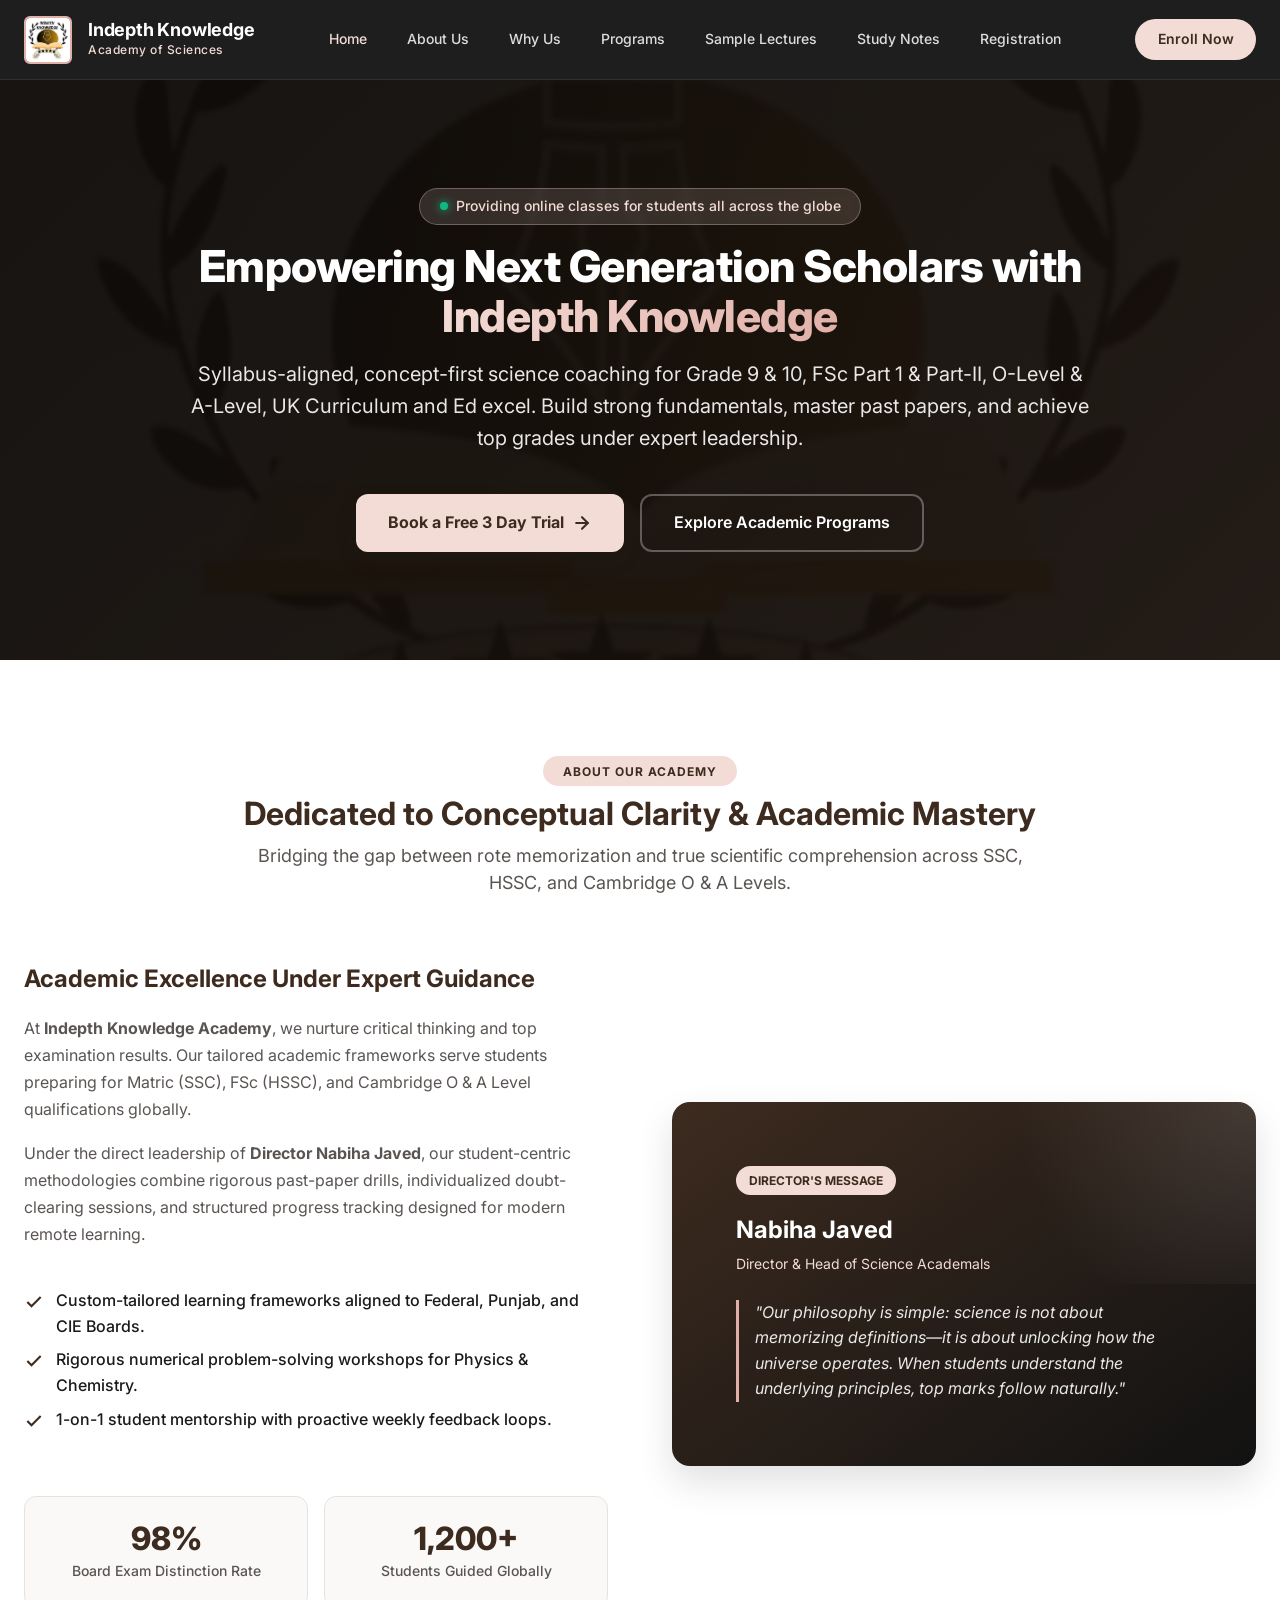
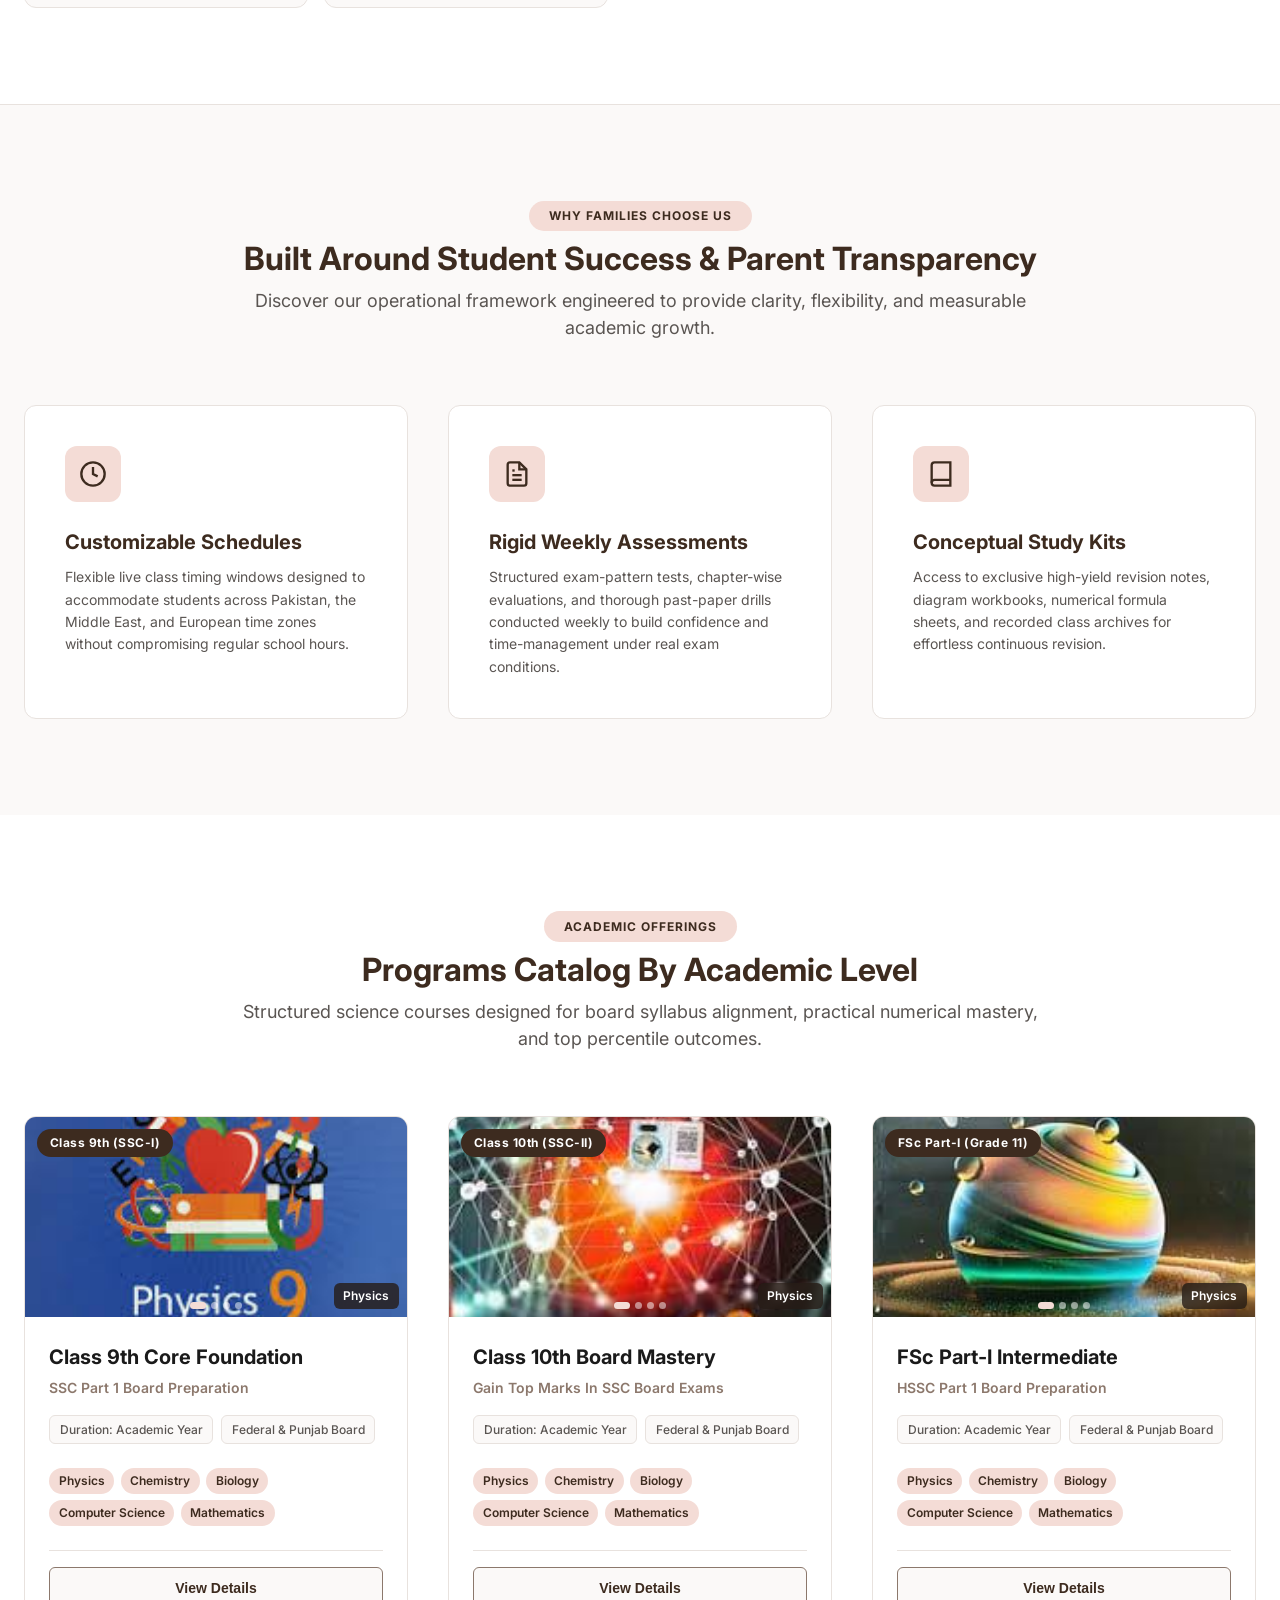
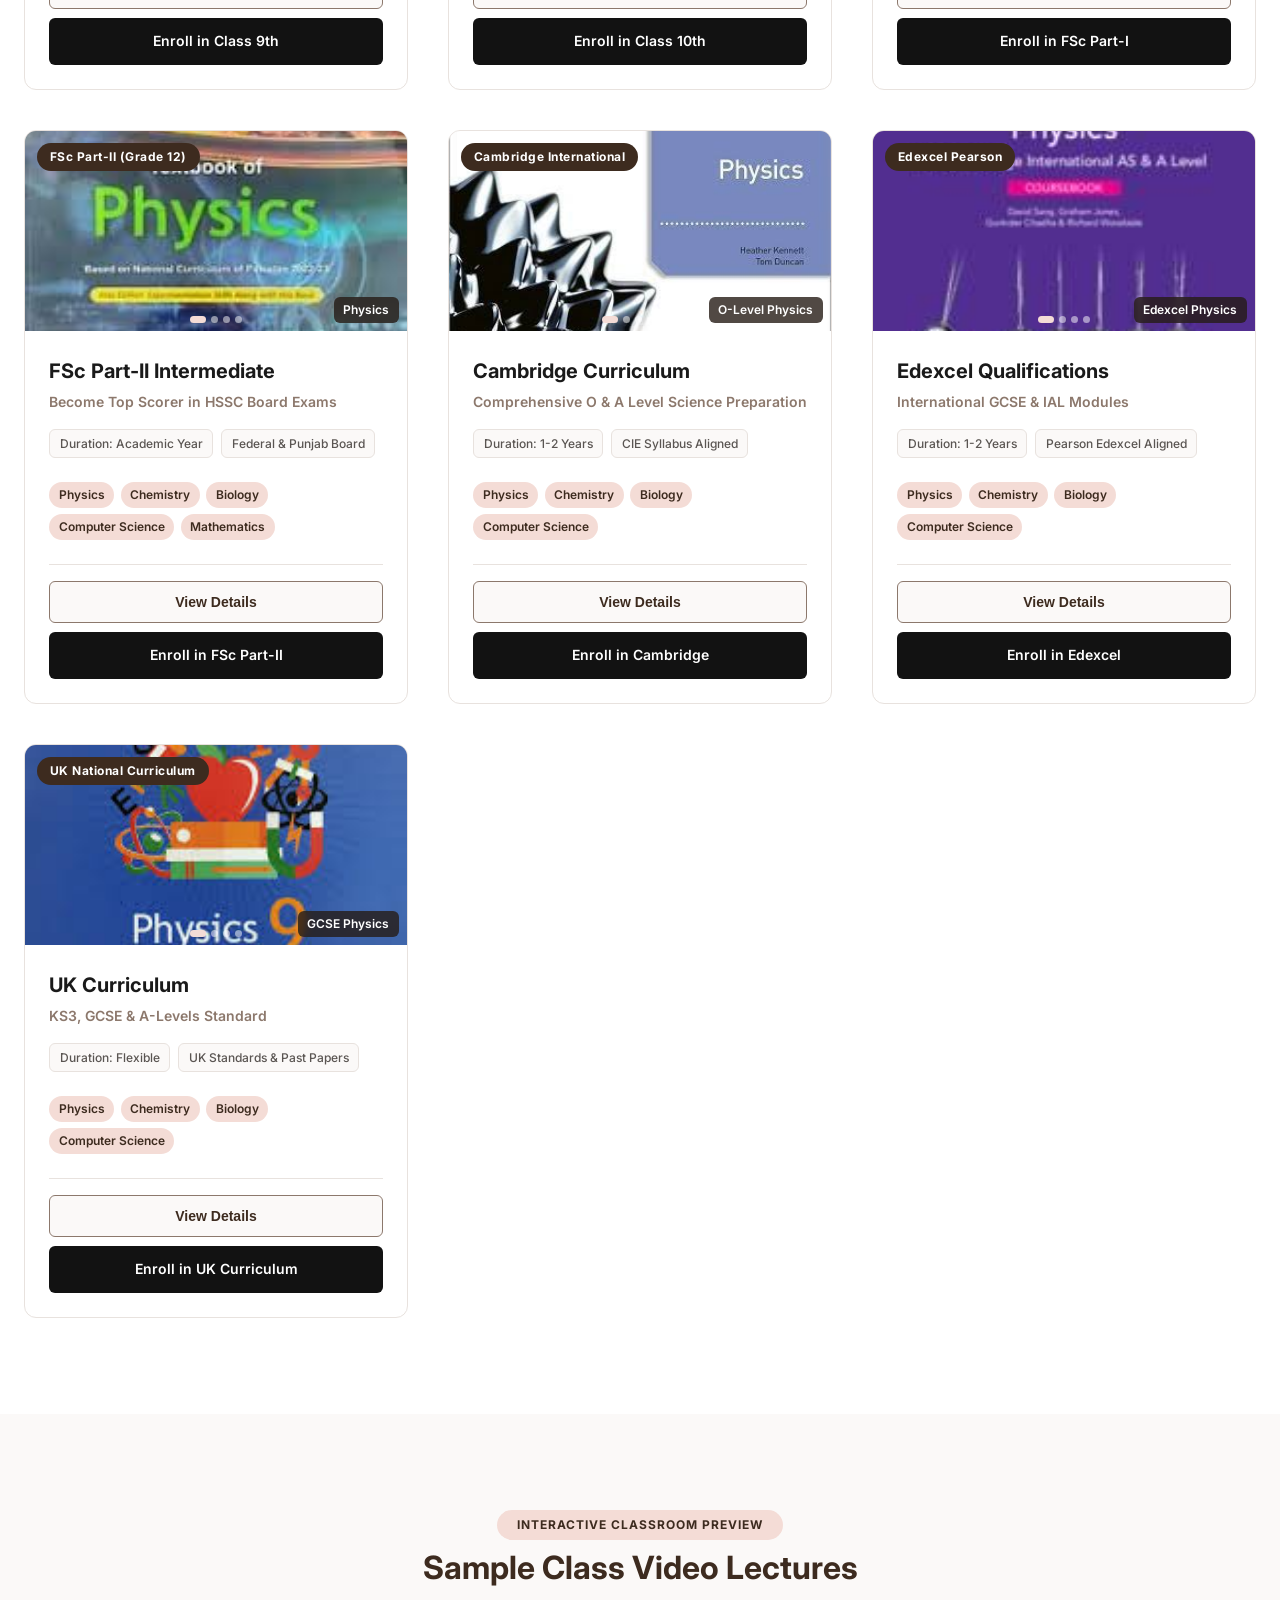
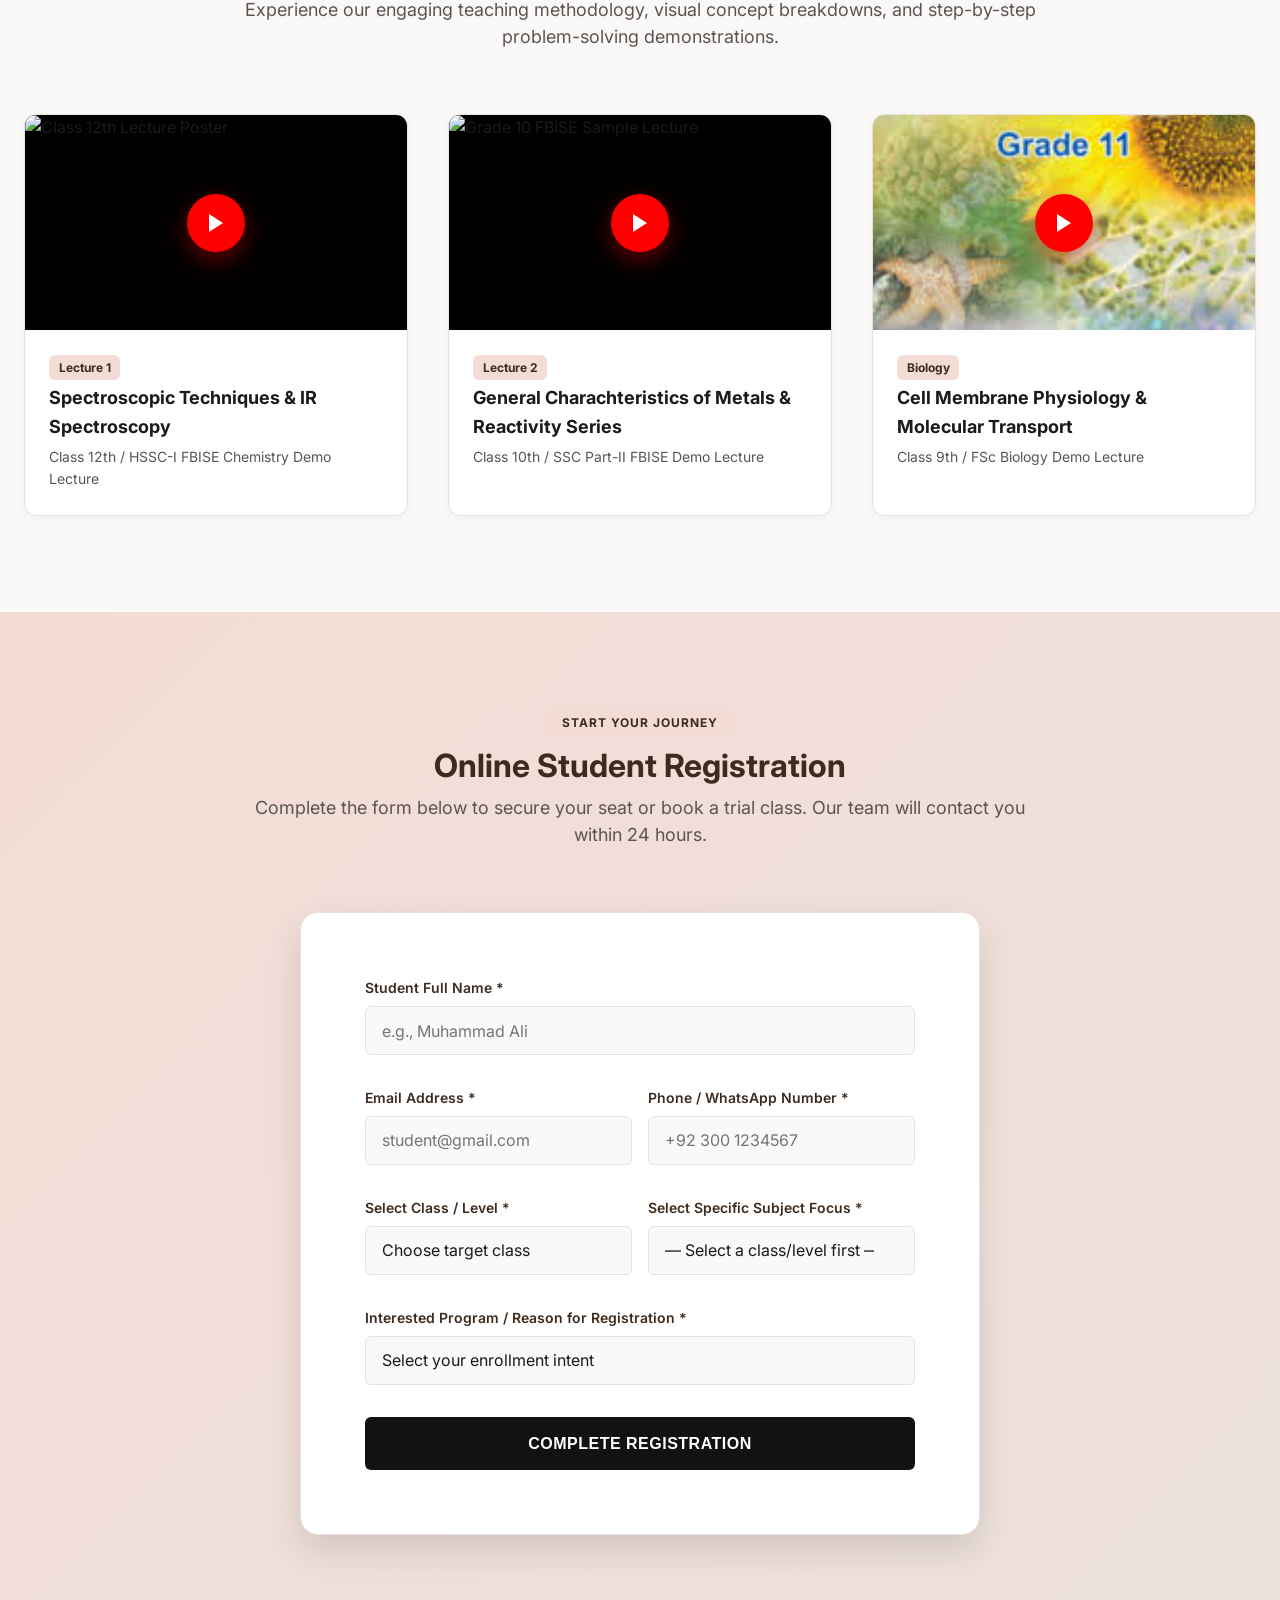
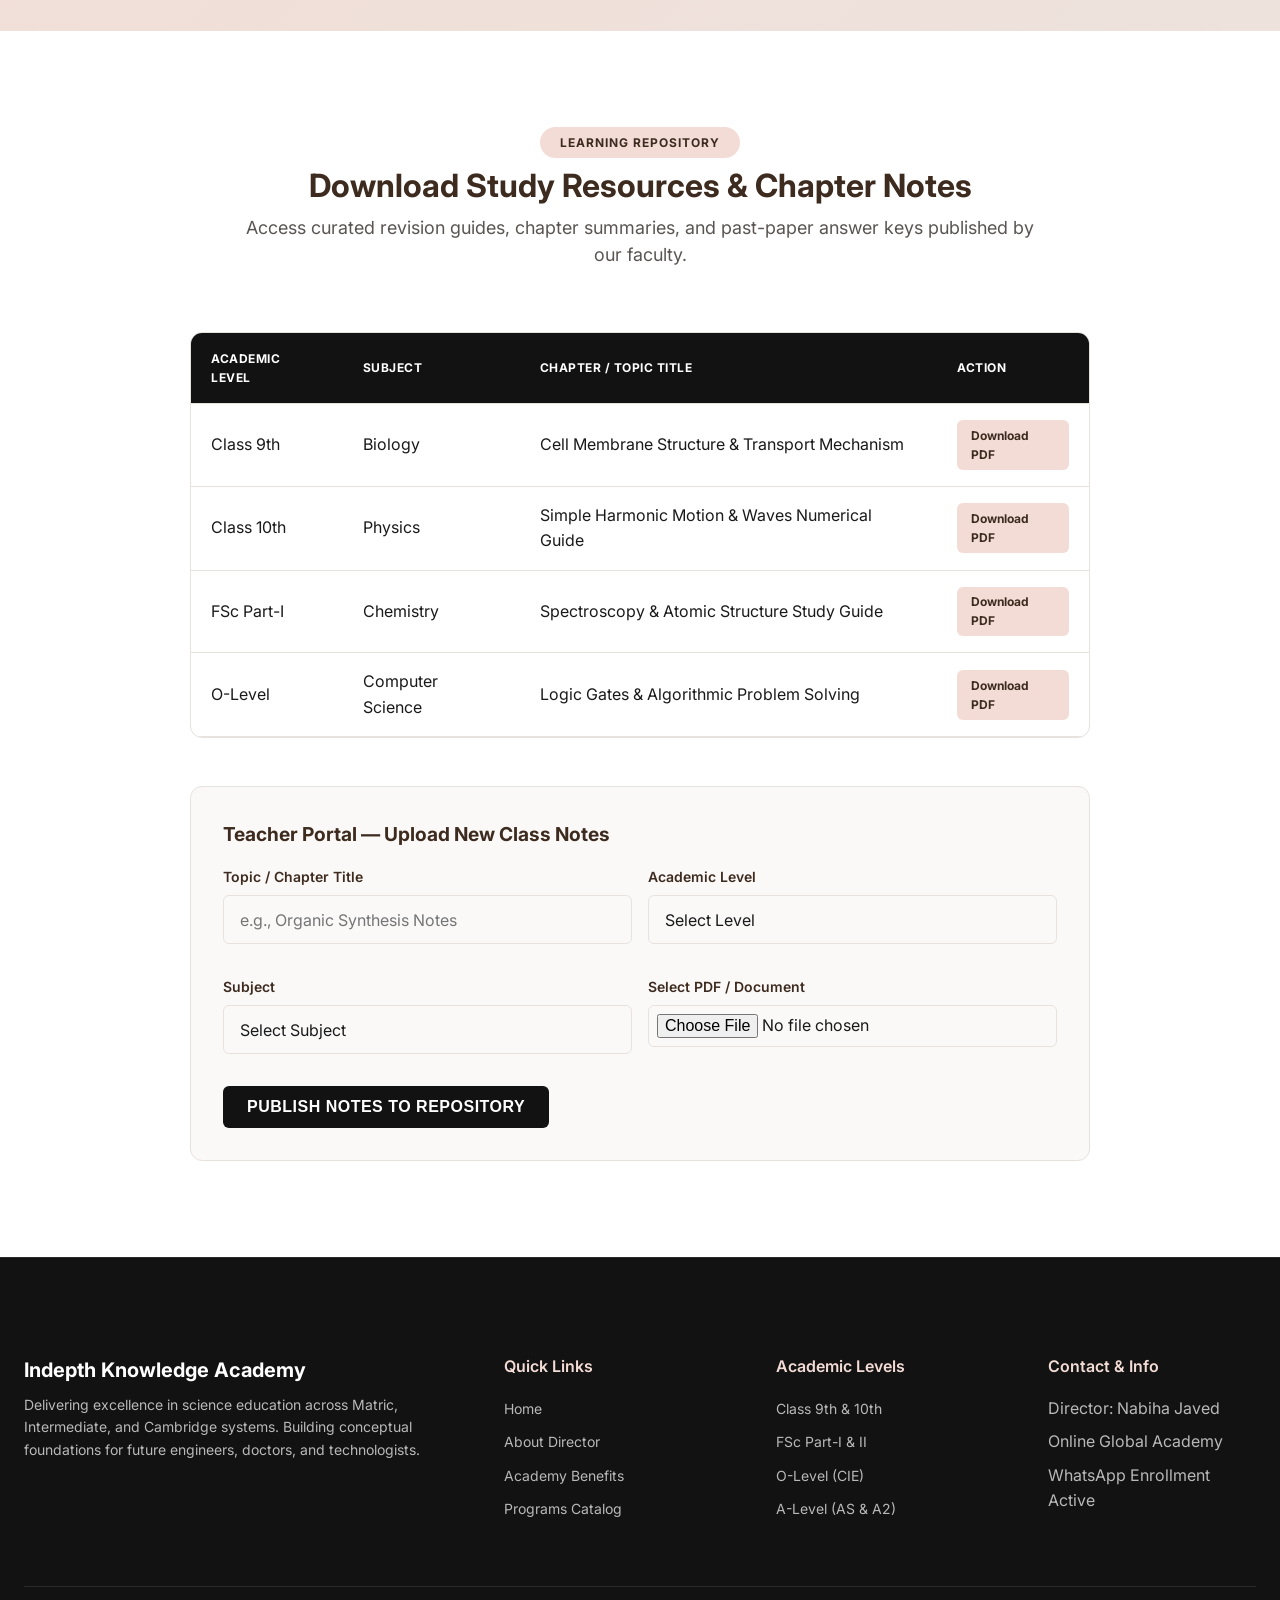
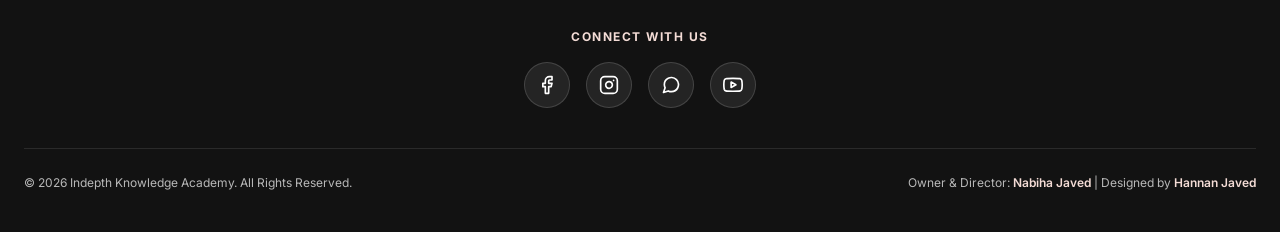
==== commit a3067556: "Lectures Thumbnails Updated" ====
--- a/index.html
+++ b/index.html
@@ -730,9 +730,9 @@
         <div class="lectures-grid">
           <!-- Lecture 1 -->
           <article class="lecture-card">
-            <div class="video-wrapper" data-video-src="https://youtu.be/HF6Hi5Rduoo?si=Rwm-agIKpf7Be0mx"
+            <div class="video-wrapper" data-video-src="https://www.youtube.com/embed/HF6Hi5Rduoo"
               data-video-title="Grade 12 FBISE Sample Lecture">
-              <img src="assets/images/12th-chemistry.jpg" alt="Class 12th Lecture Poster" class="video-poster-img"
+              <img src="https://img.youtube.com/vi/HF6Hi5Rduoo/maxresdefault.jpg" alt="Class 12th Lecture Poster" class="video-poster-img"
                 loading="lazy">
               <div class="video-play-btn" aria-label="Play Lecture">
                 <svg width="24" height="24" viewBox="0 0 24 24" fill="currentColor">
@@ -742,16 +742,16 @@
             </div>
             <div class="lecture-info">
               <span class="lecture-badge">Lecture 1</span>
-              <h3 class="lecture-title">Spectroscopic Techniques</h3>
-              <p class="lecture-topic">Class 12th / FBISE Chemistry Demo Lecture</p>
+              <h3 class="lecture-title">Spectroscopic Techniques & IR Spectroscopy</h3>
+              <p class="lecture-topic">Class 12th / HSSC-I FBISE Chemistry Demo Lecture</p>
             </div>
           </article>
 
           <!-- Lecture 2 -->
           <article class="lecture-card">
-            <div class="video-wrapper" data-video-src="https://youtu.be/SMgH8pJw8TM?si=3aqJjw8mzAmI4JpD"
+            <div class="video-wrapper" data-video-src="https://www.youtube.com/embed/SMgH8pJw8TM"
               data-video-title="Grade 10 FBISE Sample Lecture">
-              <img src="assets/images/10th-chemistry.jpg" alt="Grade 10 FBISE Sample Lecture" class="video-poster-img"
+              <img src="https://img.youtube.com/vi/SMgH8pJw8TM/maxresdefault.jpg" alt="Grade 10 FBISE Sample Lecture" class="video-poster-img"
                 loading="lazy">
               <div class="video-play-btn" aria-label="Play Lecture">
                 <svg width="24" height="24" viewBox="0 0 24 24" fill="currentColor">
@@ -761,8 +761,8 @@
             </div>
             <div class="lecture-info">
               <span class="lecture-badge">Lecture 2</span>
-              <h3 class="lecture-title">General Charachteristics of Metals</h3>
-              <p class="lecture-topic">SSC Part-II FBISE Demo Lecture</p>
+              <h3 class="lecture-title">General Charachteristics of Metals & Reactivity Series</h3>
+              <p class="lecture-topic">Class 10th / SSC Part-II FBISE Demo Lecture</p>
             </div>
           </article>
 
@@ -856,7 +856,7 @@
                   <option value="" disabled selected>Select your enrollment intent</option>
                   <option value="Book a Free 3-Day Trial Class">Book a Free 3-Day Trial Class</option>
                   <option value="Regular Academic Course Enrollment">Regular Academic Course Enrollment</option>
-                  <option value="Exam Preparation">Competitive Examination Preparation Prep
+                  <option value="Exam Preparation">Exam Preparation Classes
                   </option>
                 </select>
               </div>
